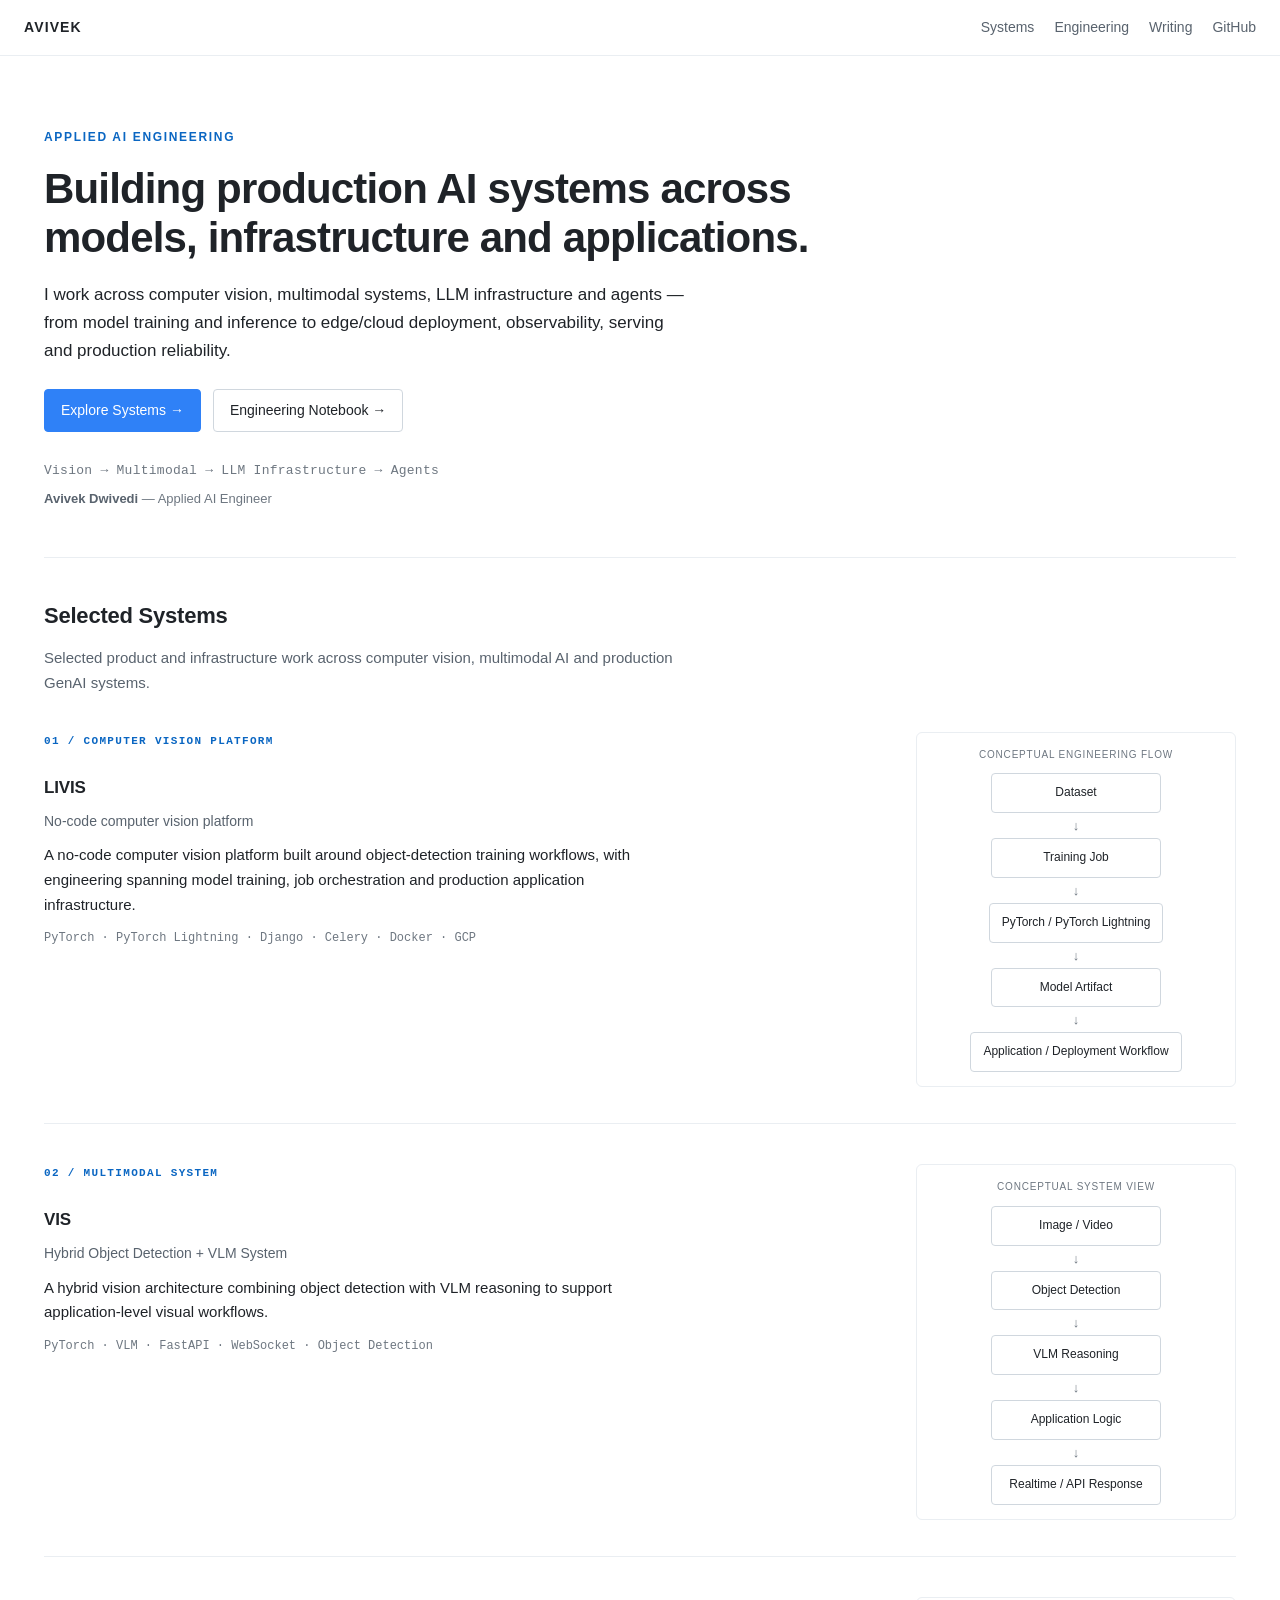
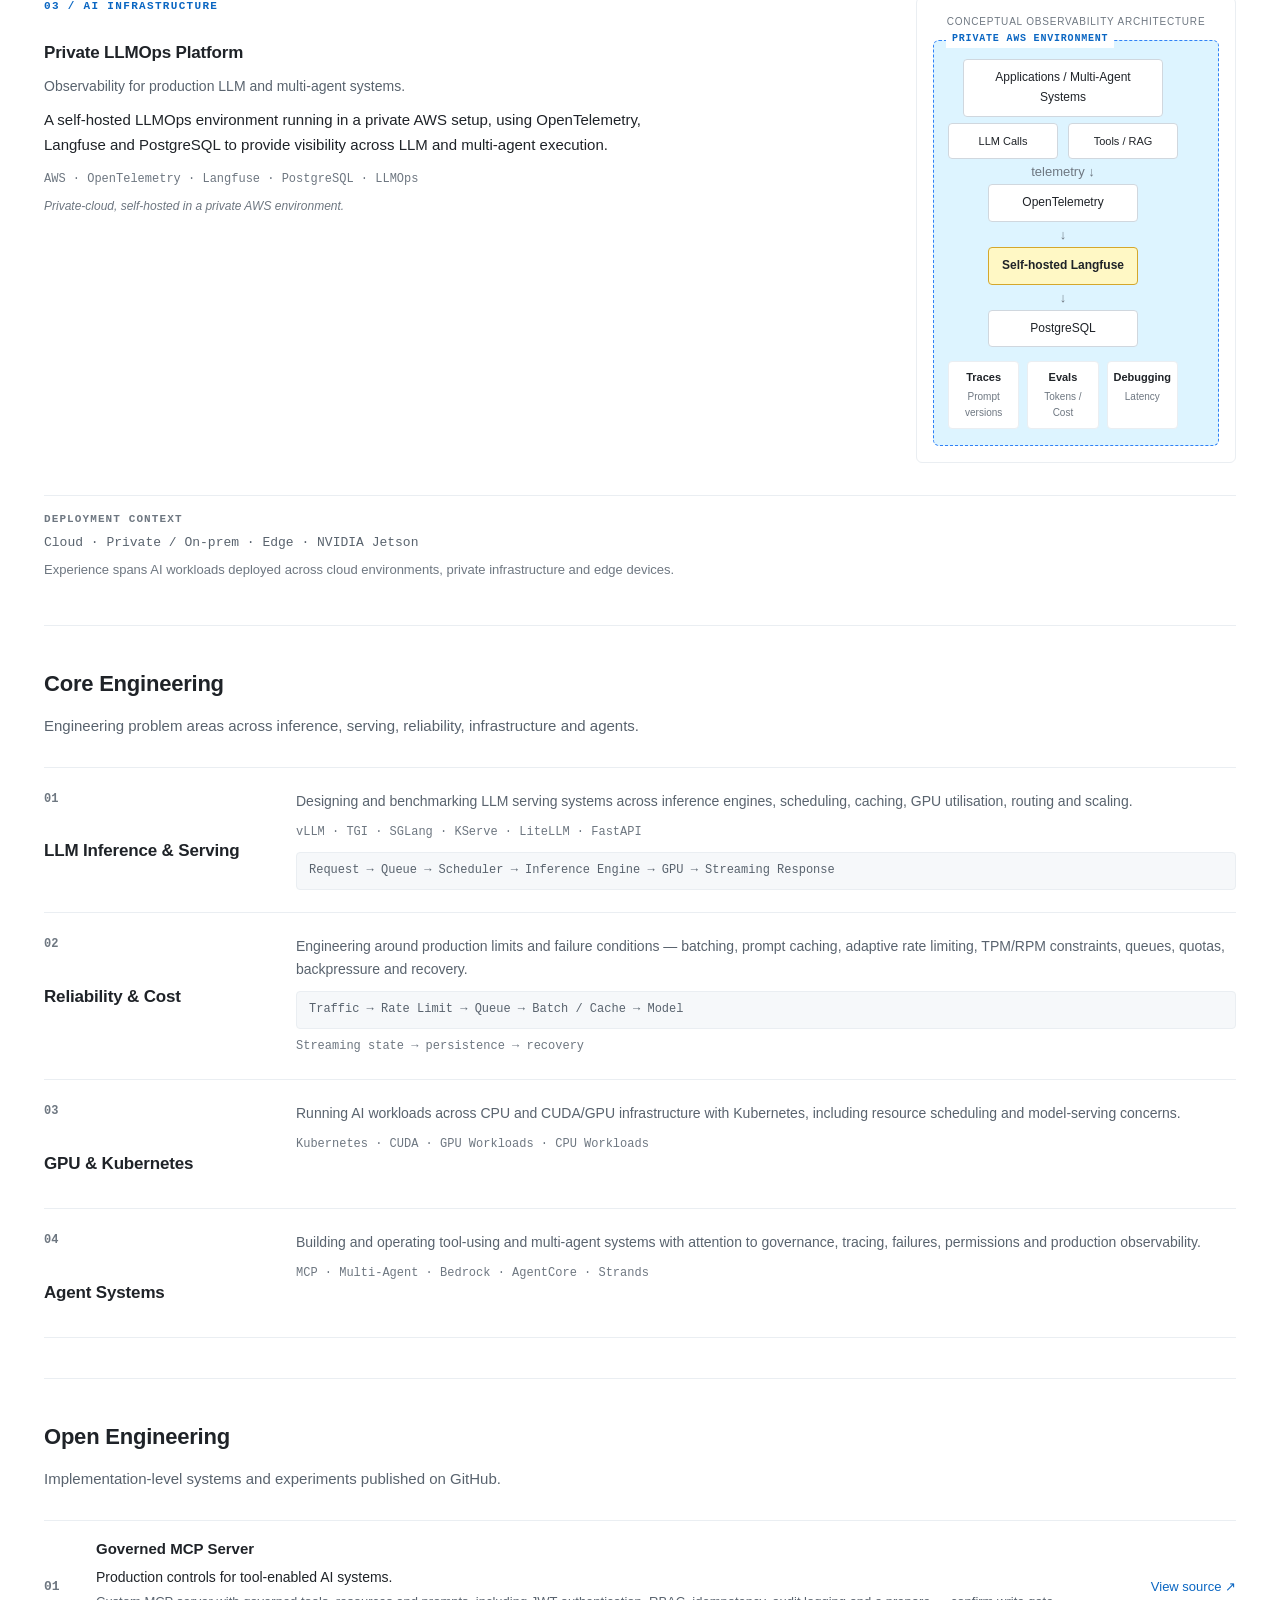
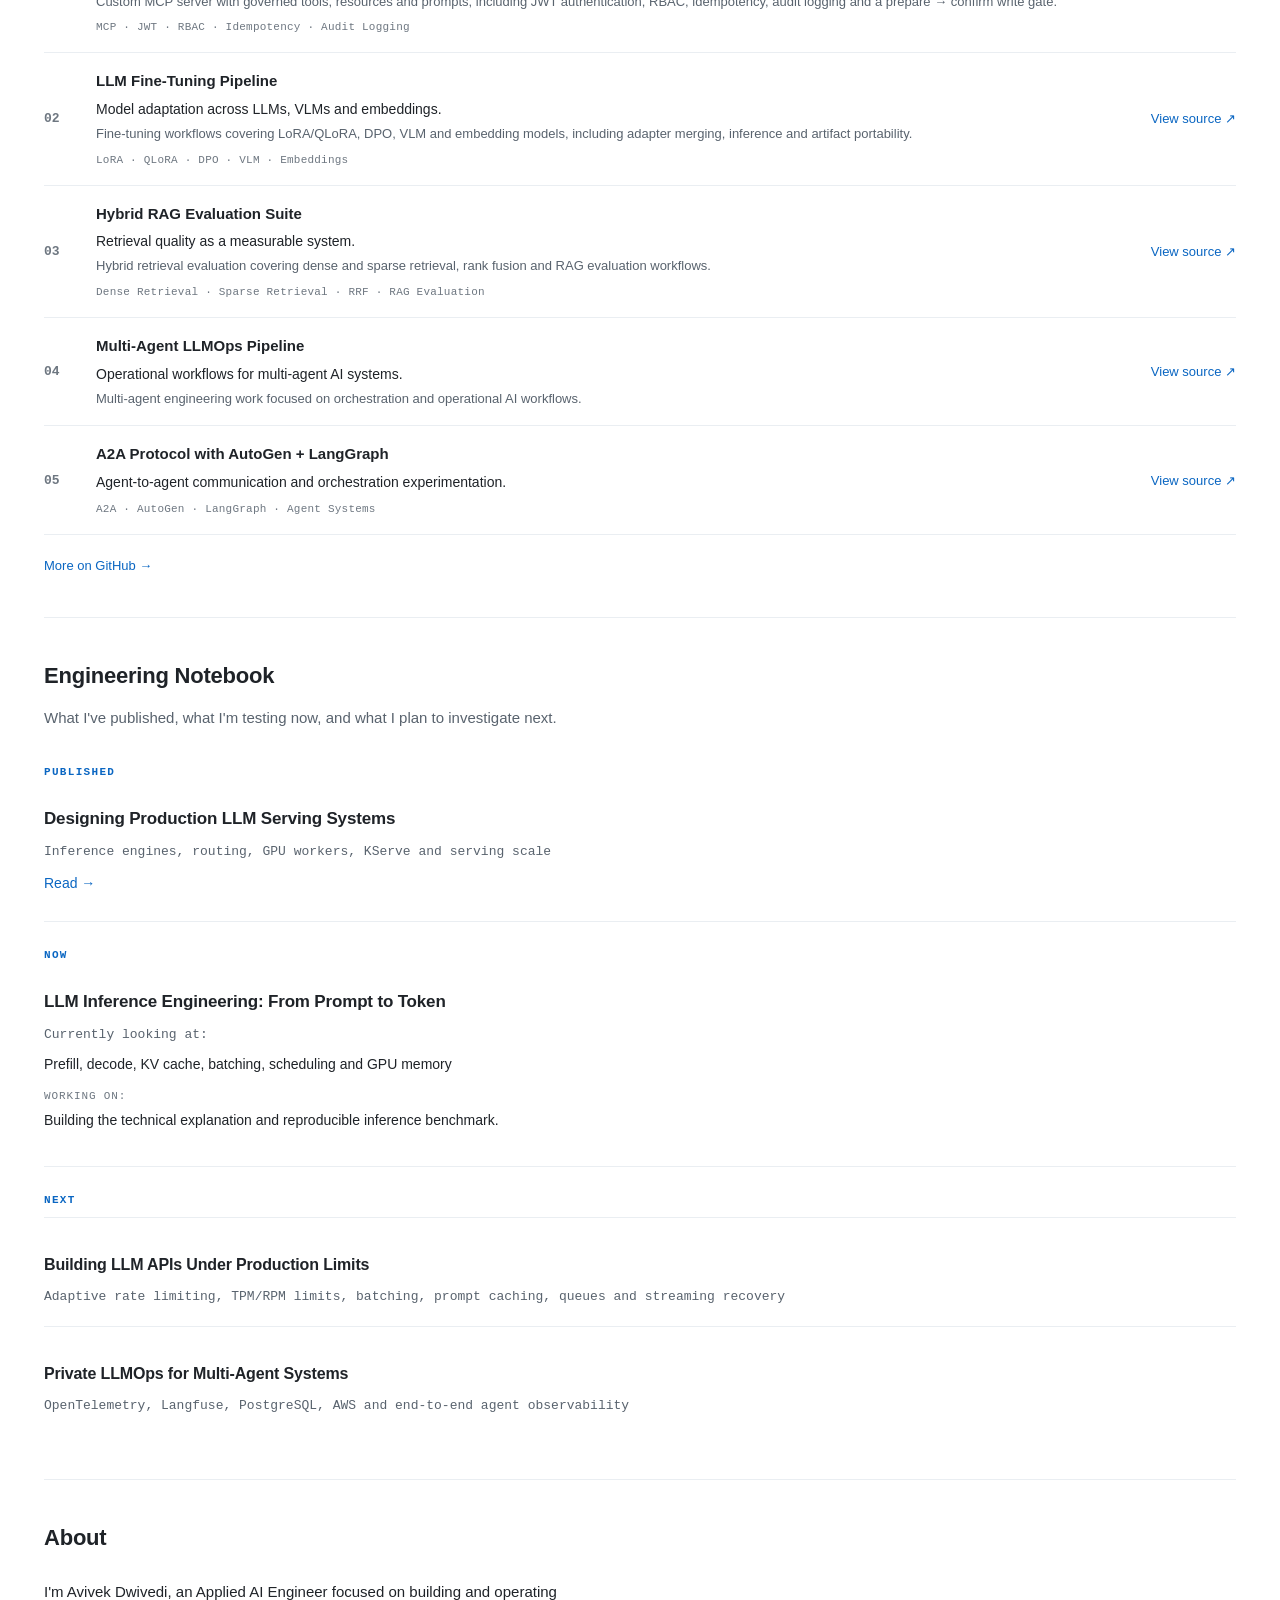
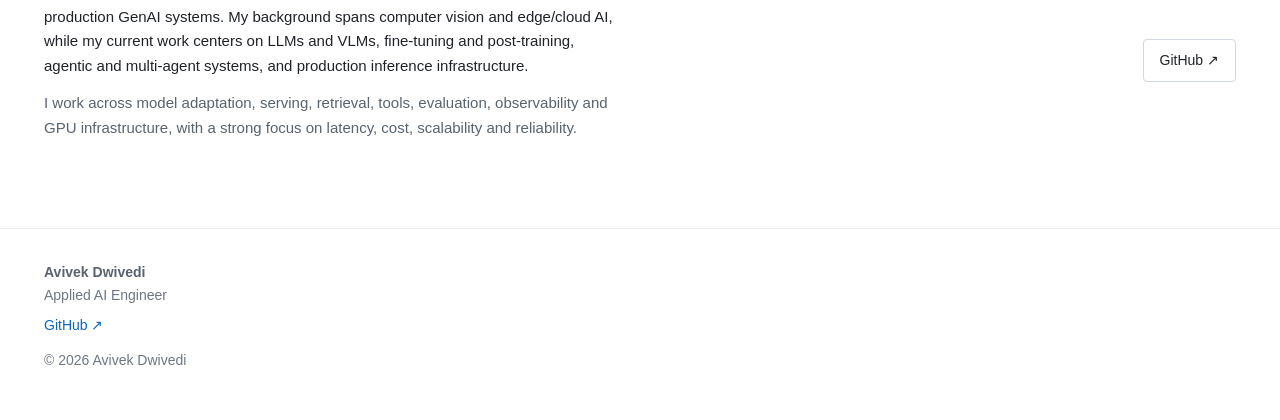
==== index.html @ ec5abfec "Refactor serving article to serving-layer focus: remove inference fundamentals, add GPU worker lifec" ====
<!DOCTYPE html>
<html lang="en">
<head>
  <meta charset="UTF-8">
  <meta name="viewport" content="width=device-width, initial-scale=1.0">
  <title>Avivek Dwivedi — Applied AI Engineer</title>
  <meta name="description" content="Applied AI engineering portfolio of Avivek Dwivedi covering computer vision, multimodal AI, LLM infrastructure, model serving, LLMOps and agent systems.">
  <link rel="canonical" href="https://avivek-dwivedi.github.io/">
  <meta property="og:type" content="website">
  <meta property="og:title" content="Avivek Dwivedi — Applied AI Engineer">
  <meta property="og:description" content="Applied AI engineering portfolio of Avivek Dwivedi covering computer vision, multimodal AI, LLM infrastructure, model serving, LLMOps and agent systems.">
  <meta property="og:url" content="https://avivek-dwivedi.github.io/">
  <meta property="og:site_name" content="Avivek Dwivedi — Applied AI Engineer">
  <meta name="twitter:card" content="summary">
  <link rel="icon" type="image/svg+xml" href="/favicon.svg">
  <link rel="stylesheet" href="/styles.css">
</head>
<body>
  <a class="skip-link" href="#main">Skip to content</a>

  <nav class="nav" aria-label="Primary">
    <span class="nav-brand"><a href="/">AVIVEK</a></span>
    <button class="nav-toggle" type="button" aria-expanded="false" aria-controls="nav-links">Menu</button>
    <ul class="nav-links" id="nav-links">
      <li><a href="/#systems">Systems</a></li>
      <li><a href="/#engineering">Engineering</a></li>
      <li><a href="/#writing">Writing</a></li>
      <li><a href="https://github.com/avivek-dwivedi" rel="noopener">GitHub</a></li>
    </ul>
  </nav>

  <main id="main" class="shell">

    <!-- Hero -->
    <section class="hero">
      <p class="eyebrow">Applied AI Engineering</p>
      <h1>Building production AI systems across models, infrastructure and applications.</h1>
      <p class="lead">I work across computer vision, multimodal systems, LLM infrastructure and agents — from model training and inference to edge/cloud deployment, observability, serving and production reliability.</p>
      <div class="cta-row">
        <a class="btn btn-primary" href="/#systems">Explore Systems →</a>
        <a class="btn" href="/#writing">Engineering Notebook →</a>
      </div>
      <p class="hero-techline">Vision → Multimodal → LLM Infrastructure → Agents</p>
      <p class="hero-author"><span>Avivek Dwivedi</span> — Applied AI Engineer</p>
    </section>

    <!-- Selected Systems -->
    <section class="section" id="systems">
      <h2>Selected Systems</h2>
      <p class="section-intro">Selected product and infrastructure work across computer vision, multimodal AI and production GenAI systems.</p>

      <!-- System 01 — LIVIS -->
      <div class="system-block system-2col">
        <div class="system-text">
          <p class="system-label">01 / COMPUTER VISION PLATFORM</p>
          <h3 class="system-title">LIVIS</h3>
          <p class="system-subtitle">No-code computer vision platform</p>
          <p class="system-desc">A no-code computer vision platform built around object-detection training workflows, with engineering spanning model training, job orchestration and production application infrastructure.</p>
          <p class="system-meta">PyTorch · PyTorch Lightning · Django · Celery · Docker · GCP</p>
        </div>

        <figure class="flow-diagram" aria-label="LIVIS conceptual engineering flow">
          <figcaption class="diagram-caption">Conceptual engineering flow</figcaption>
          <div class="flow-col">
            <div class="flow-box">Dataset</div>
            <span class="arch-arrow">↓</span>
            <div class="flow-box">Training Job</div>
            <span class="arch-arrow">↓</span>
            <div class="flow-box">PyTorch / PyTorch Lightning</div>
            <span class="arch-arrow">↓</span>
            <div class="flow-box">Model Artifact</div>
            <span class="arch-arrow">↓</span>
            <div class="flow-box">Application / Deployment Workflow</div>
          </div>
        </figure>
      </div>

      <hr class="div">

      <!-- System 02 — VIS -->
      <div class="system-block system-2col">
        <div class="system-text">
          <p class="system-label">02 / MULTIMODAL SYSTEM</p>
          <h3 class="system-title">VIS</h3>
          <p class="system-subtitle">Hybrid Object Detection + VLM System</p>
          <p class="system-desc">A hybrid vision architecture combining object detection with VLM reasoning to support application-level visual workflows.</p>
          <p class="system-meta">PyTorch · VLM · FastAPI · WebSocket · Object Detection</p>
        </div>

        <figure class="flow-diagram" aria-label="VIS hybrid CV and VLM system flow">
          <figcaption class="diagram-caption">Conceptual system view</figcaption>
          <div class="flow-col">
            <div class="flow-box">Image / Video</div>
            <span class="arch-arrow">↓</span>
            <div class="flow-box">Object Detection</div>
            <span class="arch-arrow">↓</span>
            <div class="flow-box">VLM Reasoning</div>
            <span class="arch-arrow">↓</span>
            <div class="flow-box">Application Logic</div>
            <span class="arch-arrow">↓</span>
            <div class="flow-box">Realtime / API Response</div>
          </div>
        </figure>
      </div>

      <hr class="div">

      <!-- System 03 — Private LLMOps Platform -->
      <div class="system-block system-2col">
        <div class="system-text">
          <p class="system-label">03 / AI INFRASTRUCTURE</p>
          <h3 class="system-title">Private LLMOps Platform</h3>
          <p class="system-subtitle">Observability for production LLM and multi-agent systems.</p>
          <p class="system-desc">A self-hosted LLMOps environment running in a private AWS setup, using OpenTelemetry, Langfuse and PostgreSQL to provide visibility across LLM and multi-agent execution.</p>
          <p class="system-meta">AWS · OpenTelemetry · Langfuse · PostgreSQL · LLMOps</p>
          <p class="system-note">Private-cloud, self-hosted in a private AWS environment.</p>
        </div>

        <figure class="llmops-diagram" aria-label="Private LLMOps conceptual observability architecture">
          <figcaption class="diagram-caption">Conceptual observability architecture</figcaption>
          <div class="aws-frame">
            <span class="aws-label">Private AWS Environment</span>
            <div class="llmops-arch">
              <div class="arch-box arch-top">Applications / Multi-Agent Systems</div>
              <div class="llmops-split">
                <div class="arch-box small">LLM Calls</div>
                <div class="arch-box small">Tools / RAG</div>
              </div>
              <span class="arch-arrow">telemetry ↓</span>
              <div class="arch-box">OpenTelemetry</div>
              <span class="arch-arrow">↓</span>
              <div class="arch-box obs-box">Self-hosted Langfuse</div>
              <span class="arch-arrow">↓</span>
              <div class="arch-box">PostgreSQL</div>
              <div class="llmops-outputs">
                <div class="out-box"><span class="out-label">Traces</span><span class="out-sub">Prompt versions</span></div>
                <div class="out-box"><span class="out-label">Evals</span><span class="out-sub">Tokens / Cost</span></div>
                <div class="out-box"><span class="out-label">Debugging</span><span class="out-sub">Latency</span></div>
              </div>
            </div>
          </div>
        </figure>
      </div>

      <!-- Deployment context -->
      <div class="deploy-context">
        <div class="deploy-label">Deployment context</div>
        <div class="deploy-meta">Cloud · Private / On-prem · Edge · NVIDIA Jetson</div>
        <p class="deploy-note">Experience spans AI workloads deployed across cloud environments, private infrastructure and edge devices.</p>
      </div>
    </section>

    <!-- Core Engineering -->
    <section class="section" id="engineering">
      <h2>Core Engineering</h2>
      <p class="section-intro">Engineering problem areas across inference, serving, reliability, infrastructure and agents.</p>

      <div class="core-index">
        <div class="core-row">
          <div class="core-head">
            <span class="core-num">01</span>
            <h3 class="core-title">LLM Inference &amp; Serving</h3>
          </div>
          <div class="core-body">
            <p class="core-desc">Designing and benchmarking LLM serving systems across inference engines, scheduling, caching, GPU utilisation, routing and scaling.</p>
            <p class="core-tech">vLLM · TGI · SGLang · KServe · LiteLLM · FastAPI</p>
            <div class="core-flow">Request → Queue → Scheduler → Inference Engine → GPU → Streaming Response</div>
          </div>
        </div>

        <div class="core-row">
          <div class="core-head">
            <span class="core-num">02</span>
            <h3 class="core-title">Reliability &amp; Cost</h3>
          </div>
          <div class="core-body">
            <p class="core-desc">Engineering around production limits and failure conditions — batching, prompt caching, adaptive rate limiting, TPM/RPM constraints, queues, quotas, backpressure and recovery.</p>
            <div class="core-flow">Traffic → Rate Limit → Queue → Batch / Cache → Model</div>
            <p class="core-sub-flow">Streaming state → persistence → recovery</p>
          </div>
        </div>

        <div class="core-row">
          <div class="core-head">
            <span class="core-num">03</span>
            <h3 class="core-title">GPU &amp; Kubernetes</h3>
          </div>
          <div class="core-body">
            <p class="core-desc">Running AI workloads across CPU and CUDA/GPU infrastructure with Kubernetes, including resource scheduling and model-serving concerns.</p>
            <p class="core-tech">Kubernetes · CUDA · GPU Workloads · CPU Workloads</p>
          </div>
        </div>

        <div class="core-row">
          <div class="core-head">
            <span class="core-num">04</span>
            <h3 class="core-title">Agent Systems</h3>
          </div>
          <div class="core-body">
            <p class="core-desc">Building and operating tool-using and multi-agent systems with attention to governance, tracing, failures, permissions and production observability.</p>
            <p class="core-tech">MCP · Multi-Agent · Bedrock · AgentCore · Strands</p>
          </div>
        </div>
      </div>
    </section>

    <!-- Open Engineering -->
    <section class="section" id="open-engineering">
      <h2>Open Engineering</h2>
      <p class="section-intro">Implementation-level systems and experiments published on GitHub.</p>

      <div class="eng-index">
        <div class="eng-row">
          <span class="eng-num">01</span>
          <div class="eng-body">
            <div class="eng-title">Governed MCP Server</div>
            <div class="eng-idea">Production controls for tool-enabled AI systems.</div>
            <div class="eng-desc">Custom MCP server with governed tools, resources and prompts, including JWT authentication, RBAC, idempotency, audit logging and a prepare → confirm write gate.</div>
            <div class="eng-tech">MCP · JWT · RBAC · Idempotency · Audit Logging</div>
          </div>
          <a class="eng-link" href="https://github.com/avivek-dwivedi/custom-mcp-server" rel="noopener">View source ↗</a>
        </div>

        <div class="eng-row">
          <span class="eng-num">02</span>
          <div class="eng-body">
            <div class="eng-title">LLM Fine-Tuning Pipeline</div>
            <div class="eng-idea">Model adaptation across LLMs, VLMs and embeddings.</div>
            <div class="eng-desc">Fine-tuning workflows covering LoRA/QLoRA, DPO, VLM and embedding models, including adapter merging, inference and artifact portability.</div>
            <div class="eng-tech">LoRA · QLoRA · DPO · VLM · Embeddings</div>
          </div>
          <a class="eng-link" href="https://github.com/avivek-dwivedi/llm-finetuning-pipeline" rel="noopener">View source ↗</a>
        </div>

        <div class="eng-row">
          <span class="eng-num">03</span>
          <div class="eng-body">
            <div class="eng-title">Hybrid RAG Evaluation Suite</div>
            <div class="eng-idea">Retrieval quality as a measurable system.</div>
            <div class="eng-desc">Hybrid retrieval evaluation covering dense and sparse retrieval, rank fusion and RAG evaluation workflows.</div>
            <div class="eng-tech">Dense Retrieval · Sparse Retrieval · RRF · RAG Evaluation</div>
          </div>
          <a class="eng-link" href="https://github.com/avivek-dwivedi/hybrid-rag-eval-suite" rel="noopener">View source ↗</a>
        </div>

        <div class="eng-row">
          <span class="eng-num">04</span>
          <div class="eng-body">
            <div class="eng-title">Multi-Agent LLMOps Pipeline</div>
            <div class="eng-idea">Operational workflows for multi-agent AI systems.</div>
            <div class="eng-desc">Multi-agent engineering work focused on orchestration and operational AI workflows.</div>
          </div>
          <a class="eng-link" href="https://github.com/avivek-dwivedi/llmops-multiagent-pipeline" rel="noopener">View source ↗</a>
        </div>

        <div class="eng-row">
          <span class="eng-num">05</span>
          <div class="eng-body">
            <div class="eng-title">A2A Protocol with AutoGen + LangGraph</div>
            <div class="eng-idea">Agent-to-agent communication and orchestration experimentation.</div>
            <div class="eng-tech">A2A · AutoGen · LangGraph · Agent Systems</div>
          </div>
          <a class="eng-link" href="https://github.com/avivek-dwivedi/a2a-protocol-for-autogen-langgraph" rel="noopener">View source ↗</a>
        </div>
      </div>

      <p class="more-github"><a href="https://github.com/avivek-dwivedi" rel="noopener">More on GitHub →</a></p>
    </section>

    <!-- Engineering Notebook -->
    <section class="section" id="writing">
      <h2>Engineering Notebook</h2>
      <p class="section-intro">What I've published, what I'm testing now, and what I plan to investigate next.</p>

      <div id="writing-plan" class="notebook">
        <!-- Static fallback (replaced by JS if fetch succeeds) -->
        <div class="notebook-block">
          <p class="notebook-label">Published</p>
          <h3 class="notebook-title">Designing Production LLM Serving Systems</h3>
          <p class="notebook-focus">Inference engines · routing · GPU workers · KServe · serving scale</p>
          <a class="notebook-link" href="/articles/production-llm-serving.html">Read →</a>
        </div>

        <hr class="div">

        <div class="notebook-block">
          <p class="notebook-label">Now</p>
          <h3 class="notebook-title">LLM Inference Engineering: From Prompt to Token</h3>
          <p class="notebook-focus">Prefill · Decode · KV Cache · Batching · GPU Memory</p>
          <p class="notebook-working">Building the technical explanation and reproducible inference benchmark.</p>
        </div>

        <hr class="div">

        <div class="notebook-block">
          <p class="notebook-label">Next</p>
          <div class="notebook-next-item">
            <h3 class="notebook-title">Building LLM APIs Under Production Limits</h3>
            <p class="notebook-focus">Adaptive rate limiting · TPM/RPM · batching · prompt caching · streaming recovery</p>
          </div>
          <div class="notebook-next-item">
            <h3 class="notebook-title">Private LLMOps for Multi-Agent Systems</h3>
            <p class="notebook-focus">OpenTelemetry · Langfuse · PostgreSQL · AWS · multi-agent observability</p>
          </div>
        </div>
      </div>
    </section>

    <!-- About -->
    <section class="section" id="about">
      <h2>About</h2>
      <div class="about-block">
        <div class="about-text">
          <p>I'm Avivek Dwivedi, an Applied AI Engineer focused on building and operating production GenAI systems. My background spans computer vision and edge/cloud AI, while my current work centers on LLMs and VLMs, fine-tuning and post-training, agentic and multi-agent systems, and production inference infrastructure.</p>
          <p>I work across model adaptation, serving, retrieval, tools, evaluation, observability and GPU infrastructure, with a strong focus on latency, cost, scalability and reliability.</p>
        </div>
        <div class="about-actions">
          <a class="btn" href="https://github.com/avivek-dwivedi" rel="noopener">GitHub ↗</a>
        </div>
      </div>
    </section>
  </main>

  <footer class="footer">
    <div class="shell">
      <div class="footer-name">Avivek Dwivedi</div>
      <div>Applied AI Engineer</div>
      <div class="footer-links">
        <a href="https://github.com/avivek-dwivedi" rel="noopener">GitHub ↗</a>
      </div>
      <div style="margin-top:12px;">&copy; <span id="year">2026</span> Avivek Dwivedi</div>
    </div>
  </footer>

  <script src="/script.js" defer></script>
</body>
</html>
---- styles.css ----
/* ============================================================
   Avivek Dwivedi — AI Systems Engineering
   Restrained technical publication. Zero dependencies.
   ============================================================ */

:root {
  --bg: #ffffff;
  --bg-soft: #f6f8fa;
  --bg-code: #f6f8fa;
  --text: #1f2328;
  --text-soft: #59636e;
  --text-mute: #6e7781;
  --border: #d0d7de;
  --border-soft: #eaeef2;
  --accent: #2f81f7;
  --accent-soft: #ddf4ff;
  --accent-text: #0a66c2;
  --warn-bg: #fff8c5;
  --warn-border: #d4a72c;
  --danger-bg: #ffebe9;
  --danger-border: #ff8182;
  --ok-bg: #dafbe1;
  --ok-border: #2da44e;
  --radius: 6px;
  --radius-sm: 4px;
  --shadow: 0 1px 2px rgba(31, 35, 40, 0.06);
  --max-shell: 1240px;
  --max-prose: 760px;
  --nav-h: 56px;
  font-variation-settings: normal;
}

@media (prefers-color-scheme: dark) {
  :root {
    --bg: #0d1117;
    --bg-soft: #161b22;
    --bg-code: #161b22;
    --text: #e6edf3;
    --text-soft: #9198a1;
    --text-mute: #848d97;
    --border: #30363d;
    --border-soft: #21262d;
    --accent: #2f81f7;
    --accent-soft: #122d42;
    --accent-text: #58a6ff;
    --warn-bg: #2b2302;
    --warn-border: #9e6a02;
    --danger-bg: #3a0d0d;
    --danger-border: #a53737;
    --ok-bg: #0d2818;
    --ok-border: #2da44e;
    --shadow: 0 1px 2px rgba(0, 0, 0, 0.4);
  }
}

* { box-sizing: border-box; }

html { scroll-behavior: smooth; scroll-padding-top: calc(var(--nav-h) + 16px); }

body {
  margin: 0;
  background: var(--bg);
  color: var(--text);
  font-family: -apple-system, BlinkMacSystemFont, "Segoe UI", Roboto, "Helvetica Neue", Arial, sans-serif;
  font-size: 16px;
  line-height: 1.65;
  -webkit-font-smoothing: antialiased;
  text-rendering: optimizeLegibility;
}

a { color: var(--accent-text); text-decoration: none; }
a:hover { text-decoration: underline; }
a:focus-visible, button:focus-visible, [tabindex]:focus-visible {
  outline: 2px solid var(--accent);
  outline-offset: 2px;
  border-radius: var(--radius-sm);
}

img, svg { max-width: 100%; height: auto; }

/* ---------- Skip link ---------- */
.skip-link {
  position: absolute;
  left: 8px;
  top: -48px;
  background: var(--bg-soft);
  border: 1px solid var(--border);
  padding: 8px 12px;
  border-radius: var(--radius-sm);
  z-index: 100;
  transition: top 0.15s;
}
.skip-link:focus { top: 8px; }

/* ---------- Navigation ---------- */
.nav {
  position: sticky;
  top: 0;
  z-index: 50;
  height: var(--nav-h);
  display: flex;
  align-items: center;
  justify-content: space-between;
  padding: 0 24px;
  background: var(--bg);
  border-bottom: 1px solid var(--border-soft);
  backdrop-filter: saturate(180%);
}
.nav-brand {
  font-weight: 700;
  letter-spacing: 0.08em;
  font-size: 14px;
  color: var(--text);
}
.nav-brand a { color: inherit; text-decoration: none; }
.nav-links {
  display: flex;
  gap: 20px;
  align-items: center;
  list-style: none;
  margin: 0;
  padding: 0;
}
.nav-links a {
  color: var(--text-soft);
  font-size: 14px;
  font-weight: 500;
}
.nav-links a:hover { color: var(--text); text-decoration: none; }
.nav-toggle {
  display: none;
  background: var(--bg);
  border: 1px solid var(--border);
  border-radius: var(--radius-sm);
  padding: 6px 10px;
  font-size: 14px;
  color: var(--text);
  cursor: pointer;
}

@media (max-width: 640px) {
  .nav-toggle { display: inline-flex; }
  .nav-links {
    position: absolute;
    top: var(--nav-h);
    left: 0;
    right: 0;
    flex-direction: column;
    align-items: flex-start;
    background: var(--bg);
    border-bottom: 1px solid var(--border);
    padding: 12px 24px;
    gap: 12px;
    display: none;
  }
  .nav-links.open { display: flex; }
}

/* ---------- Layout ---------- */
.shell {
  max-width: var(--max-shell);
  margin: 0 auto;
  padding: 0 24px;
}
.prose { max-width: var(--max-prose); }

/* ---------- Homepage hero ---------- */
.hero {
  padding: 72px 0 48px;
}
.eyebrow {
  text-transform: uppercase;
  letter-spacing: 0.14em;
  font-size: 12px;
  font-weight: 600;
  color: var(--accent-text);
  margin: 0 0 16px;
}
.hero h1 {
  font-size: clamp(32px, 5vw, 44px);
  line-height: 1.1;
  letter-spacing: -0.02em;
  margin: 0 0 16px;
}
.hero .lead {
  font-size: 18px;
  color: var(--text);
  max-width: 640px;
  margin: 0 0 12px;
}
.hero .sub {
  font-size: 16px;
  color: var(--text-soft);
  max-width: 640px;
  margin: 0 0 28px;
}
.cta-row { display: flex; gap: 12px; flex-wrap: wrap; margin-bottom: 28px; }
.btn {
  display: inline-flex;
  align-items: center;
  padding: 9px 16px;
  border-radius: var(--radius-sm);
  font-size: 14px;
  font-weight: 500;
  border: 1px solid var(--border);
  background: var(--bg);
  color: var(--text);
  text-decoration: none;
  transition: background 0.12s, border-color 0.12s;
}
.btn:hover { background: var(--bg-soft); text-decoration: none; }
.btn-primary {
  background: var(--accent);
  border-color: var(--accent);
  color: #fff;
}
.btn-primary:hover { background: var(--accent-text); border-color: var(--accent-text); }

.topic-row {
  display: flex;
  flex-wrap: wrap;
  gap: 8px;
}
.topic-chip {
  font-size: 12px;
  font-weight: 500;
  color: var(--text-soft);
  background: var(--bg-soft);
  border: 1px solid var(--border-soft);
  padding: 4px 10px;
  border-radius: 999px;
}

/* ---------- Section header ---------- */
.section { padding: 40px 0; border-top: 1px solid var(--border-soft); }
.section h2 {
  font-size: 22px;
  letter-spacing: -0.01em;
  margin: 0 0 24px;
}
.section h3 { font-size: 17px; margin: 24px 0 8px; }

/* ---------- Focus grid ---------- */
.focus-grid {
  display: grid;
  grid-template-columns: repeat(4, 1fr);
  gap: 16px;
}
.focus-card {
  border: 1px solid var(--border-soft);
  border-radius: var(--radius);
  padding: 18px;
  background: var(--bg);
}
.focus-card h3 {
  margin: 0 0 8px;
  font-size: 15px;
}
.focus-card p {
  margin: 0;
  font-size: 14px;
  color: var(--text-soft);
}
@media (max-width: 860px) { .focus-grid { grid-template-columns: repeat(2, 1fr); } }
@media (max-width: 520px) { .focus-grid { grid-template-columns: 1fr; } }

/* ---------- Project rows ---------- */
.project-list { display: flex; flex-direction: column; }
.project-row {
  display: grid;
  grid-template-columns: 1fr auto;
  align-items: center;
  gap: 12px;
  padding: 16px 0;
  border-top: 1px solid var(--border-soft);
}
.project-row:last-child { border-bottom: 1px solid var(--border-soft); }
.project-name {
  font-weight: 600;
  font-size: 15px;
  color: var(--text);
}
.project-name a { color: inherit; text-decoration: none; }
.project-name a:hover { color: var(--accent-text); }
.project-tag {
  font-size: 12px;
  color: var(--text-mute);
  margin-top: 2px;
}
.project-link {
  font-size: 13px;
  color: var(--accent-text);
  white-space: nowrap;
}

/* ---------- Article cards ---------- */
.article-list { display: flex; flex-direction: column; gap: 16px; }
.article-card {
  border: 1px solid var(--border-soft);
  border-radius: var(--radius);
  padding: 20px;
  background: var(--bg);
  transition: border-color 0.12s;
}
.article-card:hover { border-color: var(--border); }
.article-card.featured {
  border-color: var(--border);
}
.article-card h3 {
  margin: 0 0 6px;
  font-size: 18px;
}
.article-card h3 a { color: var(--text); text-decoration: none; }
.article-card h3 a:hover { color: var(--accent-text); }
.article-card .subtitle { color: var(--text-soft); font-size: 14px; margin: 0 0 10px; }
.article-card .meta { display: flex; gap: 8px; flex-wrap: wrap; }
.coming-next {
  border: 1px dashed var(--border);
  border-radius: var(--radius);
  padding: 14px 18px;
  color: var(--text-soft);
  font-size: 14px;
  display: flex;
  justify-content: space-between;
  gap: 12px;
  flex-wrap: wrap;
}
.coming-next .label { font-size: 11px; text-transform: uppercase; letter-spacing: 0.08em; color: var(--text-mute); }

/* ---------- Tags / meta ---------- */
.tag {
  display: inline-block;
  font-size: 12px;
  font-weight: 500;
  color: var(--text-soft);
  background: var(--bg-soft);
  border: 1px solid var(--border-soft);
  padding: 2px 8px;
  border-radius: 999px;
}
.tag-accent { color: var(--accent-text); background: var(--accent-soft); border-color: var(--accent-soft); }
.article-meta {
  display: flex;
  flex-wrap: wrap;
  gap: 14px;
  font-size: 13px;
  color: var(--text-mute);
  align-items: center;
}
.article-meta .dot { color: var(--border); }

/* ---------- Footer ---------- */
.footer {
  border-top: 1px solid var(--border-soft);
  padding: 32px 0 48px;
  margin-top: 48px;
  color: var(--text-mute);
  font-size: 14px;
}
.footer .footer-name { font-weight: 600; color: var(--text-soft); }
.footer .footer-links { display: flex; gap: 16px; margin-top: 6px; }

/* ============================================================
   Article layout
   ============================================================ */
.article-shell {
  display: grid;
  grid-template-columns: minmax(0, 1fr) 260px;
  gap: 48px;
  max-width: var(--max-shell);
  margin: 0 auto;
  padding: 0 24px 64px;
}
.article-body { min-width: 0; max-width: var(--max-prose); }
.article-hero { padding: 48px 0 24px; max-width: var(--max-prose); }
.article-hero h1 {
  font-size: clamp(28px, 4vw, 38px);
  line-height: 1.15;
  letter-spacing: -0.02em;
  margin: 8px 0 14px;
}
.article-hero .subtitle {
  font-size: 18px;
  color: var(--text-soft);
  margin: 0 0 20px;
}
.article-hero .opening {
  font-size: 17px;
  color: var(--text);
  margin: 24px 0 0;
}

/* ---------- TOC ---------- */
.toc {
  position: sticky;
  top: calc(var(--nav-h) + 16px);
  align-self: start;
  font-size: 13px;
  color: var(--text-soft);
  max-height: calc(100vh - var(--nav-h) - 32px);
  overflow-y: auto;
}
.toc h2 {
  font-size: 12px;
  text-transform: uppercase;
  letter-spacing: 0.1em;
  color: var(--text-mute);
  margin: 0 0 10px;
}
.toc ol { list-style: none; padding: 0; margin: 0; }
.toc li { margin: 4px 0; }
.toc a {
  color: var(--text-soft);
  text-decoration: none;
  display: block;
  padding: 3px 8px;
  border-left: 2px solid transparent;
  border-radius: 0;
}
.toc a:hover { color: var(--text); border-left-color: var(--border); }
.toc a.active { color: var(--accent-text); border-left-color: var(--accent); font-weight: 500; }

.toc-toggle {
  display: none;
  width: 100%;
  text-align: left;
  background: var(--bg-soft);
  border: 1px solid var(--border-soft);
  padding: 10px 14px;
  border-radius: var(--radius-sm);
  font-size: 14px;
  font-weight: 600;
  color: var(--text);
  cursor: pointer;
  margin-bottom: 12px;
}
.toc-toggle::after { content: " ▾"; color: var(--text-mute); }
.toc-toggle[aria-expanded="true"]::after { content: " ▴"; }

@media (max-width: 900px) {
  .article-shell { grid-template-columns: 1fr; gap: 0; }
  .toc {
    position: static;
    max-height: none;
    overflow: visible;
    margin-bottom: 24px;
  }
  .toc-toggle { display: block; }
  .toc.collapsed .toc-list { display: none; }
}

/* ---------- Article prose ---------- */
.article-body h2 {
  font-size: 24px;
  letter-spacing: -0.01em;
  margin: 48px 0 16px;
  padding-top: 8px;
  border-top: 1px solid var(--border-soft);
  padding-top: 32px;
}
.article-body h2:first-of-all { border-top: none; }
.article-body h3 {
  font-size: 18px;
  margin: 28px 0 10px;
}
.article-body h4 {
  font-size: 15px;
  margin: 20px 0 8px;
  color: var(--text-soft);
  text-transform: uppercase;
  letter-spacing: 0.06em;
}
.article-body p { margin: 0 0 16px; }
.article-body ul, .article-body ol { margin: 0 0 16px; padding-left: 22px; }
.article-body li { margin: 4px 0; }
.article-body strong { color: var(--text); font-weight: 600; }
.article-body code { font-family: ui-monospace, SFMono-Regular, "SF Mono", Menlo, Consolas, "Liberation Mono", monospace; font-size: 0.92em; }

/* ---------- Code block ---------- */
.code-block {
  position: relative;
  margin: 0 0 16px;
  border: 1px solid var(--border-soft);
  border-radius: var(--radius);
  background: var(--bg-code);
  overflow-x: auto;
}
.code-block pre {
  margin: 0;
  padding: 14px 16px;
  font-family: ui-monospace, SFMono-Regular, "SF Mono", Menlo, Consolas, monospace;
  font-size: 13px;
  line-height: 1.5;
  overflow-x: auto;
}
.code-block .code-label {
  display: block;
  font-size: 11px;
  text-transform: uppercase;
  letter-spacing: 0.08em;
  color: var(--text-mute);
  padding: 8px 16px 0;
}
.code-block .code-label + pre { padding-top: 8px; }
.copy-btn {
  position: absolute;
  top: 8px;
  right: 8px;
  background: var(--bg);
  border: 1px solid var(--border-soft);
  border-radius: var(--radius-sm);
  padding: 3px 8px;
  font-size: 11px;
  color: var(--text-soft);
  cursor: pointer;
  opacity: 0;
  transition: opacity 0.12s;
}
.code-block:hover .copy-btn { opacity: 1; }
.copy-btn.copied { opacity: 1; color: var(--ok-border); }

/* inline code */
p code, li code {
  background: var(--bg-code);
  border: 1px solid var(--border-soft);
  padding: 1px 5px;
  border-radius: var(--radius-sm);
  font-size: 0.88em;
}

/* ---------- Flow / diagram blocks ---------- */
.flow {
  font-family: ui-monospace, SFMono-Regular, Menlo, Consolas, monospace;
  font-size: 13px;
  background: var(--bg-soft);
  border: 1px solid var(--border-soft);
  border-radius: var(--radius);
  padding: 16px 18px;
  margin: 0 0 16px;
  white-space: pre;
  overflow-x: auto;
  color: var(--text-soft);
  line-height: 1.7;
}

.diagram-wrap {
  margin: 0 0 20px;
  border: 1px solid var(--border-soft);
  border-radius: var(--radius);
  padding: 16px;
  background: var(--bg);
  overflow-x: auto;
}
.diagram-wrap figcaption {
  font-size: 12px;
  color: var(--text-mute);
  margin-top: 10px;
  text-align: center;
}

/* ---------- Callouts ---------- */
.article-callout {
  border: 1px solid var(--border-soft);
  border-left: 3px solid var(--accent);
  background: var(--bg-soft);
  border-radius: var(--radius);
  padding: 14px 18px;
  margin: 0 0 20px;
}
.article-callout .callout-label {
  display: block;
  font-size: 11px;
  font-weight: 600;
  text-transform: uppercase;
  letter-spacing: 0.1em;
  color: var(--accent-text);
  margin-bottom: 6px;
}
.article-callout p:last-child { margin-bottom: 0; }

.mental-model {
  border-left-color: #8957e5;
}
.mental-model .callout-label { color: #8957e5; }

.architecture-decision {
  border-left-color: var(--warn-border);
  background: var(--warn-bg);
}
.architecture-decision .callout-label { color: #9a6700; }
@media (prefers-color-scheme: dark) {
  .architecture-decision .callout-label { color: #d4a72c; }
  .mental-model .callout-label { color: #bc8cff; }
}

/* ---------- Failure mode blocks ---------- */
.failure-mode {
  border: 1px solid var(--border);
  border-left: 3px solid var(--danger-border);
  border-radius: var(--radius);
  padding: 16px 18px;
  margin: 0 0 20px;
  background: var(--bg);
}
.failure-mode .failure-title {
  font-weight: 600;
  font-size: 15px;
  margin: 0 0 8px;
  color: var(--text);
}
.failure-mode .failure-title .badge {
  font-size: 11px;
  font-weight: 600;
  text-transform: uppercase;
  letter-spacing: 0.08em;
  color: var(--danger-border);
  background: var(--danger-bg);
  padding: 1px 7px;
  border-radius: 999px;
  margin-right: 8px;
  vertical-align: middle;
}
.failure-mode h4 {
  margin: 12px 0 4px;
  text-transform: none;
  letter-spacing: 0;
  color: var(--text-soft);
  font-size: 13px;
  font-weight: 600;
}
.failure-mode ul { margin: 0 0 8px; padding-left: 20px; }
.failure-mode li { font-size: 14px; margin: 2px 0; }

/* ---------- Metric grid ---------- */
.metric-grid {
  display: grid;
  grid-template-columns: repeat(4, 1fr);
  gap: 12px;
  margin: 0 0 20px;
}
.metric-card {
  border: 1px solid var(--border-soft);
  border-radius: var(--radius-sm);
  padding: 12px 14px;
  background: var(--bg);
}
.metric-card h4 {
  margin: 0 0 8px;
  text-transform: none;
  letter-spacing: 0;
  font-size: 13px;
  color: var(--text);
  font-weight: 600;
}
.metric-card ul { margin: 0; padding-left: 18px; }
.metric-card li { font-size: 13px; color: var(--text-soft); margin: 2px 0; }
@media (max-width: 760px) { .metric-grid { grid-template-columns: repeat(2, 1fr); } }
@media (max-width: 480px) { .metric-grid { grid-template-columns: 1fr; } }

/* ---------- Tables ---------- */
.article-table { width: 100%; border-collapse: collapse; margin: 0 0 20px; font-size: 14px; }
.article-table th, .article-table td {
  text-align: left;
  padding: 10px 12px;
  border-bottom: 1px solid var(--border-soft);
  vertical-align: top;
}
.article-table th {
  font-size: 12px;
  text-transform: uppercase;
  letter-spacing: 0.06em;
  color: var(--text-mute);
  font-weight: 600;
  background: var(--bg-soft);
}
.article-table tr:last-child td { border-bottom: none; }

/* ---------- Evidence / experiment cards ---------- */
.evidence-block {
  border: 1px solid var(--border-soft);
  border-radius: var(--radius);
  padding: 16px 18px;
  margin: 0 0 20px;
  background: var(--bg-soft);
}
.evidence-block .evidence-label {
  font-size: 11px;
  font-weight: 600;
  text-transform: uppercase;
  letter-spacing: 0.1em;
  color: var(--text-mute);
  margin-bottom: 4px;
}

.experiment-card {
  border: 1px solid var(--border);
  border-radius: var(--radius);
  padding: 18px 20px;
  margin: 0 0 16px;
  background: var(--bg);
}
.experiment-card .exp-head {
  display: flex;
  justify-content: space-between;
  align-items: baseline;
  gap: 12px;
  flex-wrap: wrap;
  margin-bottom: 8px;
}
.experiment-card h3 { margin: 0; font-size: 16px; }
.experiment-card .status {
  font-size: 11px;
  font-weight: 600;
  text-transform: uppercase;
  letter-spacing: 0.08em;
  padding: 2px 8px;
  border-radius: 999px;
  background: var(--warn-bg);
  color: #9a6700;
  border: 1px solid var(--warn-border);
}
@media (prefers-color-scheme: dark) {
  .experiment-card .status { color: #d4a72c; }
}
.experiment-card .exp-goal { font-size: 14px; color: var(--text-soft); margin: 0 0 10px; }
.experiment-card .exp-record-label {
  font-size: 12px;
  font-weight: 600;
  text-transform: uppercase;
  letter-spacing: 0.06em;
  color: var(--text-mute);
  margin: 8px 0 4px;
}
.experiment-card ul { margin: 0; padding-left: 20px; }
.experiment-card li { font-size: 14px; color: var(--text-soft); margin: 2px 0; }

/* ---------- Checklist ---------- */
.checklist {
  list-style: none;
  padding: 0;
  margin: 0;
  font-size: 14px;
}
.checklist li {
  padding: 6px 0 6px 24px;
  position: relative;
  color: var(--text);
}
.checklist li::before {
  content: "□";
  position: absolute;
  left: 0;
  color: var(--text-mute);
  font-size: 16px;
  line-height: 1.4;
}

/* ---------- Dashboard mock ---------- */
.dashboard-mock {
  border: 1px solid var(--border-soft);
  border-radius: var(--radius);
  padding: 18px;
  background: var(--bg);
  margin: 0 0 16px;
}
.dashboard-mock .dash-note {
  font-size: 11px;
  text-transform: uppercase;
  letter-spacing: 0.08em;
  color: var(--text-mute);
  margin-bottom: 12px;
  text-align: center;
}
.dash-grid {
  display: grid;
  grid-template-columns: repeat(4, 1fr);
  gap: 10px;
}
.dash-panel {
  border: 1px solid var(--border-soft);
  border-radius: var(--radius-sm);
  padding: 10px;
  background: var(--bg-soft);
  min-height: 70px;
}
.dash-panel .panel-title {
  font-size: 11px;
  font-weight: 600;
  color: var(--text-mute);
  text-transform: uppercase;
  letter-spacing: 0.06em;
  margin-bottom: 6px;
}
.dash-panel .panel-line {
  height: 6px;
  border-radius: 3px;
  background: var(--border-soft);
  margin: 4px 0;
}
.dash-panel .panel-line.short { width: 60%; }
.dash-panel .panel-line.med { width: 80%; }
.dash-panel .panel-value {
  font-family: ui-monospace, Menlo, Consolas, monospace;
  font-size: 13px;
  color: var(--text-soft);
}
@media (max-width: 760px) { .dash-grid { grid-template-columns: repeat(2, 1fr); } }

/* ---------- Responsibility map ---------- */
.resp-map { display: flex; flex-direction: column; gap: 0; }
.resp-row {
  display: grid;
  grid-template-columns: 200px 1fr;
  gap: 16px;
  padding: 12px 0;
  border-top: 1px solid var(--border-soft);
  font-size: 14px;
}
.resp-row:last-child { border-bottom: 1px solid var(--border-soft); }
.resp-row .resp-key { font-weight: 600; color: var(--text); }
.resp-row .resp-val { color: var(--text-soft); }
@media (max-width: 540px) {
  .resp-row { grid-template-columns: 1fr; gap: 2px; }
  .resp-row .resp-key { font-size: 13px; }
}

/* ---------- Article footer / next ---------- */
.article-end {
  margin-top: 48px;
  padding-top: 24px;
  border-top: 1px solid var(--border-soft);
}
.next-article {
  margin-top: 24px;
  padding: 16px 18px;
  border: 1px dashed var(--border);
  border-radius: var(--radius);
  background: var(--bg-soft);
}
.next-article .label {
  font-size: 11px;
  text-transform: uppercase;
  letter-spacing: 0.1em;
  color: var(--text-mute);
}
.next-article .title { font-weight: 600; margin: 4px 0; }
.next-article .soon { font-size: 13px; color: var(--text-mute); }

/* ---------- Back link ---------- */
.back-home {
  display: inline-block;
  font-size: 13px;
  color: var(--text-soft);
  margin: 0 0 8px;
}

/* ============================================================
   Article v2 — reusable engineering callouts
   ============================================================ */
.engineering-note {
  border: 1px solid var(--border-soft);
  border-left: 3px solid var(--accent);
  background: var(--bg-soft);
  border-radius: var(--radius);
  padding: 14px 18px;
  margin: 0 0 20px;
}
.engineering-note .callout-label {
  display: block;
  font-size: 11px;
  font-weight: 600;
  text-transform: uppercase;
  letter-spacing: 0.1em;
  color: var(--accent-text);
  margin-bottom: 6px;
}
.research-note {
  border-left-color: #8957e5;
}
.research-note .callout-label { color: #8957e5; }
@media (prefers-color-scheme: dark) {
  .research-note .callout-label { color: #bc8cff; }
}
.measurement-note {
  border-left-color: var(--warn-border);
  background: var(--warn-bg);
}
.measurement-note .callout-label { color: #9a6700; }
@media (prefers-color-scheme: dark) {
  .measurement-note .callout-label { color: #d4a72c; }
}
.system-boundary {
  border-left-color: #1f6feb;
  background: var(--bg-soft);
}
.system-boundary .callout-label { color: #1f6feb; }
.callout-label { margin: 0 0 6px; font-size: 11px; font-weight: 600; text-transform: uppercase; letter-spacing: 0.1em; }
.article-callout p:last-child, .engineering-note p:last-child, .research-note p:last-child, .measurement-note p:last-child, .system-boundary p:last-child { margin-bottom: 0; }

/* Metric definitions */
.metric-definition {
  display: grid;
  grid-template-columns: 140px 1fr;
  gap: 16px;
  padding: 10px 0;
  border-top: 1px solid var(--border-soft);
  font-size: 14px;
}
.metric-definition:last-child { border-bottom: 1px solid var(--border-soft); }
.metric-definition .m-name { font-weight: 600; color: var(--text); font-family: ui-monospace, SFMono-Regular, Menlo, Consolas, monospace; font-size: 13px; }
.metric-definition .m-desc { color: var(--text-soft); }
@media (max-width: 540px) { .metric-definition { grid-template-columns: 1fr; gap: 2px; } }

/* Figure + caption */
.figure {
  margin: 0 0 20px;
  border: 1px solid var(--border-soft);
  border-radius: var(--radius);
  padding: 16px;
  background: var(--bg);
  overflow-x: auto;
}
.figure-caption {
  font-size: 12px;
  color: var(--text-mute);
  margin-top: 10px;
  text-align: center;
  font-family: ui-monospace, SFMono-Regular, Menlo, Consolas, monospace;
}
.code-caption {
  display: block;
  font-size: 11px;
  text-transform: uppercase;
  letter-spacing: 0.08em;
  color: var(--text-mute);
  padding: 8px 16px 0;
}

/* Experiment design block */
.experiment-design {
  border: 1px solid var(--border);
  border-radius: var(--radius);
  padding: 18px 20px;
  margin: 0 0 20px;
  background: var(--bg);
}
.experiment-design .exp-head {
  display: flex;
  justify-content: space-between;
  align-items: baseline;
  gap: 12px;
  flex-wrap: wrap;
  margin-bottom: 10px;
}
.experiment-design h3 { margin: 0; font-size: 16px; }
.experiment-design .exp-goal { font-size: 14px; color: var(--text-soft); margin: 0 0 10px; }
.experiment-design .exp-label {
  font-size: 11px; font-weight: 600; text-transform: uppercase; letter-spacing: 0.08em;
  color: var(--text-mute); margin: 8px 0 4px;
}
.experiment-design ul { margin: 0; padding-left: 20px; }
.experiment-design li { font-size: 14px; color: var(--text-soft); margin: 2px 0; }

/* Inline reference markers */
sup.ref a {
  color: var(--accent-text);
  font-size: 0.75em;
  font-weight: 600;
  text-decoration: none;
  font-family: ui-monospace, Menlo, Consolas, monospace;
}
sup.ref a:hover { text-decoration: underline; }

/* References list */
.references { font-size: 13px; color: var(--text-soft); }
.references ol { padding-left: 22px; margin: 0; }
.references li { margin: 6px 0; }
.references a { color: var(--accent-text); word-break: break-all; }

/* ============================================================
   Homepage v2 — Products & Systems narrative
   ============================================================ */

/* Hero (narrative) */
.hero h1 {
  font-size: clamp(28px, 4.4vw, 42px);
  line-height: 1.18;
  letter-spacing: -0.02em;
  margin: 0 0 18px;
  max-width: 820px;
}
.hero .lead { font-size: 17px; max-width: 640px; margin: 0 0 24px; }
.hero .sub { display: none; }
.hero-techline {
  font-family: ui-monospace, SFMono-Regular, Menlo, Consolas, monospace;
  font-size: 13px;
  color: var(--text-mute);
  margin: 20px 0 6px;
  letter-spacing: 0.02em;
}
.hero-author {
  font-size: 13px;
  color: var(--text-mute);
  margin: 0;
}
.hero-author span { color: var(--text-soft); font-weight: 600; }

/* Section intro */
.section-intro {
  font-size: 15px;
  color: var(--text-soft);
  max-width: 640px;
  margin: -12px 0 28px;
}

/* Thin divider */
.div {
  border: none;
  border-top: 1px solid var(--border-soft);
  margin: 32px 0;
}

/* System blocks */
.system-block {
  padding: 8px 0 4px;
}
.system-label {
  font-family: ui-monospace, SFMono-Regular, Menlo, Consolas, monospace;
  font-size: 11px;
  font-weight: 600;
  letter-spacing: 0.12em;
  text-transform: uppercase;
  color: var(--accent-text);
  margin: 0 0 10px;
}
.system-title {
  font-size: 22px;
  letter-spacing: -0.01em;
  margin: 0 0 4px;
}
.system-subtitle {
  font-size: 14px;
  color: var(--text-soft);
  margin: 0 0 10px;
}
.system-desc {
  font-size: 15px;
  color: var(--text);
  max-width: 620px;
  margin: 0 0 12px;
}
.system-desc.placeholder-desc {
  color: var(--text-mute);
  font-style: italic;
  border: 1px dashed var(--border);
  padding: 10px 14px;
  border-radius: var(--radius-sm);
  background: var(--bg-soft);
}
.system-meta {
  font-family: ui-monospace, SFMono-Regular, Menlo, Consolas, monospace;
  font-size: 12px;
  color: var(--text-mute);
  margin: 0;
}
.system-note {
  font-size: 12px;
  color: var(--text-mute);
  margin: 8px 0 0;
  font-style: italic;
}

/* 2-column system layout (text + diagram) */
.system-2col {
  display: grid;
  grid-template-columns: minmax(0, 1fr) 320px;
  gap: 40px;
  align-items: start;
}
@media (max-width: 820px) {
  .system-2col { grid-template-columns: 1fr; gap: 24px; }
}

/* LLMOps architecture diagram */
.llmops-diagram {
  margin: 0;
  border: 1px solid var(--border-soft);
  border-radius: var(--radius);
  padding: 16px;
  background: var(--bg);
  overflow-x: auto;
}
.aws-frame {
  border: 1.5px dashed var(--accent);
  border-radius: var(--radius);
  padding: 14px 12px 16px;
  position: relative;
  background: var(--accent-soft);
  display: grid;
  grid-template-columns: 1fr 1fr;
  gap: 14px;
  min-width: 260px;
}
.aws-label {
  position: absolute;
  top: -10px;
  left: 12px;
  background: var(--bg);
  padding: 0 6px;
  font-family: ui-monospace, Menlo, Consolas, monospace;
  font-size: 10px;
  font-weight: 600;
  letter-spacing: 0.08em;
  color: var(--accent-text);
  text-transform: uppercase;
}
.arch-col { display: flex; flex-direction: column; align-items: center; gap: 6px; }
.arch-box {
  border: 1px solid var(--border);
  border-radius: var(--radius-sm);
  padding: 8px 10px;
  font-size: 12px;
  text-align: center;
  background: var(--bg);
  color: var(--text);
  width: 100%;
  max-width: 150px;
}
.obs-box { border-color: var(--warn-border); background: var(--warn-bg); font-weight: 600; }
.arch-arrow {
  font-size: 13px;
  color: var(--text-mute);
  line-height: 1;
}
.arch-arrow.side { font-size: 11px; }
.arch-list {
  list-style: none;
  padding: 0;
  margin: 6px 0 0;
  font-size: 11px;
  color: var(--text-soft);
  text-align: left;
}
.arch-list li { margin: 2px 0; }
.arch-obs { align-items: flex-start; }

/* Open Engineering index */
.eng-index { display: flex; flex-direction: column; }
.eng-row {
  display: grid;
  grid-template-columns: 36px 1fr auto;
  align-items: center;
  gap: 16px;
  padding: 16px 0;
  border-top: 1px solid var(--border-soft);
}
.eng-row:last-child { border-bottom: 1px solid var(--border-soft); }
.eng-num {
  font-family: ui-monospace, Menlo, Consolas, monospace;
  font-size: 13px;
  color: var(--text-mute);
  font-weight: 600;
}
.eng-title { font-weight: 600; font-size: 15px; color: var(--text); }
.eng-desc { font-size: 13px; color: var(--text-soft); margin-top: 2px; }
.eng-link {
  font-size: 13px;
  color: var(--accent-text);
  white-space: nowrap;
}
@media (max-width: 560px) {
  .eng-row { grid-template-columns: 28px 1fr; }
  .eng-link { grid-column: 2; margin-top: 6px; }
}

/* Featured writing */
.featured-writing {
  display: grid;
  grid-template-columns: minmax(0, 1fr) 220px;
  gap: 40px;
  align-items: start;
  padding: 8px 0 4px;
}
@media (max-width: 820px) {
  .featured-writing { grid-template-columns: 1fr; gap: 24px; }
}
.featured-title {
  font-size: 24px;
  letter-spacing: -0.01em;
  margin: 6px 0 12px;
  line-height: 1.2;
}
.featured-title a { color: var(--text); text-decoration: none; }
.featured-title a:hover { color: var(--accent-text); }
.featured-desc { font-size: 15px; color: var(--text-soft); margin: 0 0 14px; max-width: 580px; }
.featured-desc code {
  background: var(--bg-code);
  border: 1px solid var(--border-soft);
  padding: 1px 5px;
  border-radius: var(--radius-sm);
  font-size: 0.88em;
}

/* Mini serving diagram */
.serving-mini {
  margin: 0;
  border: 1px solid var(--border-soft);
  border-radius: var(--radius);
  padding: 14px;
  background: var(--bg);
  overflow-x: auto;
}
.mini-col { display: flex; flex-direction: column; align-items: center; gap: 5px; }
.mini-box {
  border: 1px solid var(--border);
  border-radius: var(--radius-sm);
  padding: 6px 10px;
  font-size: 11px;
  text-align: center;
  background: var(--bg);
  color: var(--text);
  min-width: 90px;
}
.mini-box.small { min-width: 52px; padding: 5px 8px; font-size: 10px; }
.mini-box.gpu { border-color: var(--accent); background: var(--accent-soft); color: var(--accent-text); }
.mini-row { display: flex; gap: 6px; }
.mini-obs {
  margin-top: 12px;
  border: 1px dashed var(--warn-border);
  border-radius: var(--radius-sm);
  padding: 6px 10px;
  background: var(--warn-bg);
  text-align: center;
}
.mini-obs-label {
  font-size: 10px;
  font-weight: 600;
  text-transform: uppercase;
  letter-spacing: 0.08em;
  color: #9a6700;
}
@media (prefers-color-scheme: dark) {
  .mini-obs-label { color: #d4a72c; }
}

/* Coming next list */
.coming-heading {
  font-size: 13px;
  text-transform: uppercase;
  letter-spacing: 0.1em;
  color: var(--text-mute);
  margin: 36px 0 14px;
  font-weight: 600;
}
.coming-list { display: flex; flex-direction: column; }
.coming-item {
  display: grid;
  grid-template-columns: 1fr auto;
  align-items: center;
  gap: 12px;
  padding: 14px 0;
  border-top: 1px solid var(--border-soft);
}
.coming-item:last-child { border-bottom: 1px solid var(--border-soft); }
.coming-title { font-weight: 600; font-size: 15px; color: var(--text); }
.coming-sub { font-size: 13px; color: var(--text-soft); margin-top: 2px; font-family: ui-monospace, Menlo, Consolas, monospace; }
.coming-status {
  font-size: 11px;
  font-weight: 600;
  text-transform: uppercase;
  letter-spacing: 0.08em;
  color: var(--text-mute);
  white-space: nowrap;
}
@media (max-width: 560px) {
  .coming-item { grid-template-columns: 1fr; }
  .coming-status { margin-top: 4px; }
}

/* ============================================================
   Homepage v3 — Applied AI Engineering
   ============================================================ */

/* System head (label + title cluster) */
.system-head { margin-bottom: 10px; }
.system-head .system-label { margin-bottom: 6px; }

/* System engineering list */
.system-list {
  list-style: none;
  padding: 0;
  margin: 8px 0 0;
  display: flex;
  flex-wrap: wrap;
  gap: 6px 14px;
}
.system-list li {
  font-family: ui-monospace, SFMono-Regular, Menlo, Consolas, monospace;
  font-size: 12px;
  color: var(--text-mute);
  position: relative;
  padding-left: 14px;
}
.system-list li::before {
  content: "▹";
  position: absolute;
  left: 0;
  color: var(--accent);
  font-size: 10px;
}

/* VIS conceptual diagram */
.vis-diagram {
  margin: 0;
  border: 1px solid var(--border-soft);
  border-radius: var(--radius);
  padding: 14px;
  background: var(--bg);
  overflow-x: auto;
}
.vis-col { display: flex; flex-direction: column; align-items: center; gap: 6px; }
.vis-box {
  border: 1px solid var(--border);
  border-radius: var(--radius-sm);
  padding: 9px 12px;
  font-size: 12px;
  text-align: center;
  background: var(--bg);
  color: var(--text);
  min-width: 160px;
}
.diagram-caption {
  font-size: 10px;
  text-transform: uppercase;
  letter-spacing: 0.08em;
  color: var(--text-mute);
  text-align: center;
  margin-bottom: 10px;
}

/* Reworked LLMOps diagram — single vertical stack */
.llmops-stack {
  display: flex;
  flex-direction: column;
  align-items: center;
  gap: 6px;
}
.llmops-side {
  display: flex;
  align-items: center;
  gap: 6px;
  width: 100%;
  justify-content: center;
}
.arch-side-box { min-width: 120px; }
.arch-arrow.side { font-size: 13px; color: var(--text-mute); }

/* aws-frame as full-width stack */
.aws-frame {
  border: 1.5px dashed var(--accent);
  border-radius: var(--radius);
  padding: 18px 14px 16px;
  position: relative;
  background: var(--accent-soft);
  min-width: 240px;
}
.arch-list {
  list-style: none;
  padding: 8px 0 0;
  margin: 6px 0 0;
  display: flex;
  flex-wrap: wrap;
  gap: 4px 10px;
  justify-content: center;
  border-top: 1px solid var(--border-soft);
}
.arch-list li {
  font-family: ui-monospace, Menlo, Consolas, monospace;
  font-size: 10px;
  color: var(--text-soft);
}

/* Engineering rows — enhanced */
.eng-idea {
  font-size: 14px;
  color: var(--text);
  font-weight: 500;
  margin-top: 4px;
}
.eng-tech {
  font-family: ui-monospace, SFMono-Regular, Menlo, Consolas, monospace;
  font-size: 11px;
  color: var(--text-mute);
  margin-top: 6px;
  letter-spacing: 0.02em;
}
.eng-row {
  grid-template-columns: 36px minmax(0, 1fr) auto;
}

/* Mini serving diagram — rename to stack */
.mini-stack { display: flex; flex-direction: column; align-items: center; gap: 5px; }

/* Writing roadmap */
.roadmap {
  margin-top: 36px;
  border-top: 1px solid var(--border-soft);
  padding-top: 20px;
  display: grid;
  grid-template-columns: repeat(2, 1fr);
  gap: 28px 40px;
}
.roadmap-group { display: flex; flex-direction: column; }
.roadmap-cat {
  font-family: ui-monospace, SFMono-Regular, Menlo, Consolas, monospace;
  font-size: 11px;
  font-weight: 600;
  text-transform: uppercase;
  letter-spacing: 0.12em;
  color: var(--accent-text);
  margin: 0 0 12px;
  padding-bottom: 8px;
  border-bottom: 1px solid var(--border-soft);
}
.roadmap-item {
  padding: 10px 0;
  border-bottom: 1px solid var(--border-soft);
}
.roadmap-item:last-child { border-bottom: none; }
.roadmap-title {
  font-weight: 600;
  font-size: 14px;
  color: var(--text);
}
.roadmap-sub {
  font-family: ui-monospace, Menlo, Consolas, monospace;
  font-size: 12px;
  color: var(--text-mute);
  margin-top: 3px;
}
.roadmap-status {
  grid-column: 1 / -1;
  font-family: ui-monospace, Menlo, Consolas, monospace;
  font-size: 11px;
  text-transform: uppercase;
  letter-spacing: 0.1em;
  color: var(--text-mute);
  margin: 8px 0 0;
  text-align: right;
}
@media (max-width: 640px) {
  .roadmap { grid-template-columns: 1fr; gap: 20px; }
}

/* About block */
.about-block {
  display: grid;
  grid-template-columns: minmax(0, 1fr) auto;
  gap: 32px;
  align-items: center;
}
.about-text p {
  font-size: 15px;
  color: var(--text);
  margin: 0 0 12px;
  max-width: 580px;
}
.about-text p:last-child { margin-bottom: 0; color: var(--text-soft); }
.about-actions { display: flex; gap: 12px; flex-wrap: wrap; }
@media (max-width: 640px) {
  .about-block { grid-template-columns: 1fr; gap: 16px; }
}

/* Remove old coming-* and placeholder-desc from use (kept for article compat) */
.placeholder-desc { display: none; }

/* ============================================================
   Homepage v4 — Applied AI Engineering notebook
   ============================================================ */

/* Generic flow diagram (LIVIS, VIS) */
.flow-diagram {
  margin: 0;
  border: 1px solid var(--border-soft);
  border-radius: var(--radius);
  padding: 14px;
  background: var(--bg);
  overflow-x: auto;
}
.flow-col { display: flex; flex-direction: column; align-items: center; gap: 6px; }
.flow-box {
  border: 1px solid var(--border);
  border-radius: var(--radius-sm);
  padding: 9px 12px;
  font-size: 12px;
  text-align: center;
  background: var(--bg);
  color: var(--text);
  min-width: 170px;
}

/* Reworked LLMOps architecture */
.llmops-arch {
  display: flex;
  flex-direction: column;
  align-items: center;
  gap: 6px;
}
.llmops-arch .arch-top { min-width: 200px; }
.llmops-split { display: flex; gap: 10px; }
.llmops-split .arch-box { min-width: 110px; font-size: 11px; }
.llmops-outputs {
  display: grid;
  grid-template-columns: repeat(3, 1fr);
  gap: 8px;
  margin-top: 8px;
  width: 100%;
  max-width: 280px;
}
.out-box {
  border: 1px solid var(--border-soft);
  border-radius: var(--radius-sm);
  padding: 6px 6px;
  text-align: center;
  background: var(--bg);
}
.out-label { display: block; font-size: 11px; font-weight: 600; color: var(--text); }
.out-sub { display: block; font-size: 10px; color: var(--text-mute); margin-top: 2px; }

/* Deployment context strip */
.deploy-context {
  margin-top: 28px;
  padding: 14px 0 4px;
  border-top: 1px solid var(--border-soft);
}
.deploy-label {
  font-family: ui-monospace, SFMono-Regular, Menlo, Consolas, monospace;
  font-size: 11px;
  font-weight: 600;
  text-transform: uppercase;
  letter-spacing: 0.1em;
  color: var(--text-mute);
  margin-bottom: 4px;
}
.deploy-meta {
  font-family: ui-monospace, SFMono-Regular, Menlo, Consolas, monospace;
  font-size: 13px;
  color: var(--text-soft);
}
.deploy-note {
  font-size: 13px;
  color: var(--text-mute);
  margin: 6px 0 0;
}

/* Core Engineering rows */
.core-index { display: flex; flex-direction: column; }
.core-row {
  display: grid;
  grid-template-columns: 220px minmax(0, 1fr);
  gap: 32px;
  padding: 22px 0;
  border-top: 1px solid var(--border-soft);
}
.core-row:last-child { border-bottom: 1px solid var(--border-soft); }
.core-head { display: flex; flex-direction: column; gap: 4px; }
.core-num {
  font-family: ui-monospace, Menlo, Consolas, monospace;
  font-size: 12px;
  color: var(--text-mute);
  font-weight: 600;
}
.core-title {
  font-size: 17px;
  margin: 0;
  letter-spacing: -0.01em;
}
.core-body { min-width: 0; }
.core-desc { font-size: 14px; color: var(--text-soft); margin: 0 0 10px; }
.core-tech {
  font-family: ui-monospace, SFMono-Regular, Menlo, Consolas, monospace;
  font-size: 12px;
  color: var(--text-mute);
  margin: 0 0 10px;
}
.core-flow {
  font-family: ui-monospace, SFMono-Regular, Menlo, Consolas, monospace;
  font-size: 12px;
  color: var(--text-soft);
  background: var(--bg-soft);
  border: 1px solid var(--border-soft);
  border-radius: var(--radius-sm);
  padding: 8px 12px;
}
.core-sub-flow {
  font-family: ui-monospace, Menlo, Consolas, monospace;
  font-size: 12px;
  color: var(--text-mute);
  margin: 8px 0 0;
}
@media (max-width: 760px) {
  .core-row { grid-template-columns: 1fr; gap: 10px; }
}

/* More on GitHub link */
.more-github {
  margin: 20px 0 0;
  font-size: 13px;
}
.more-github a { color: var(--accent-text); }

/* Engineering Notebook */
.notebook { display: flex; flex-direction: column; }
.notebook-block {
  padding: 4px 0;
}
.notebook-label {
  font-family: ui-monospace, SFMono-Regular, Menlo, Consolas, monospace;
  font-size: 11px;
  font-weight: 600;
  text-transform: uppercase;
  letter-spacing: 0.12em;
  color: var(--accent-text);
  margin: 0 0 8px;
}
.notebook-title {
  font-size: 18px;
  letter-spacing: -0.01em;
  margin: 0 0 6px;
  font-weight: 600;
}
.notebook-focus {
  font-family: ui-monospace, SFMono-Regular, Menlo, Consolas, monospace;
  font-size: 13px;
  color: var(--text-soft);
  margin: 0 0 8px;
}
.notebook-focus-line, .notebook-working-line {
  font-size: 14px;
  color: var(--text);
  margin: 0 0 10px;
  max-width: 560px;
}
.notebook-working {
  font-family: ui-monospace, Menlo, Consolas, monospace;
  font-size: 11px;
  text-transform: uppercase;
  letter-spacing: 0.08em;
  color: var(--text-mute);
  margin: 8px 0 4px;
}
.notebook-link {
  font-size: 14px;
  color: var(--accent-text);
  font-weight: 500;
}
.notebook-next-item {
  padding: 10px 0;
  border-top: 1px solid var(--border-soft);
}
.notebook-next-item:first-child { border-top: none; padding-top: 0; }
.notebook-next-item .notebook-title { font-size: 16px; }
.notebook hr.div { margin: 20px 0; }

/* Hide old featured-writing/roadmap/coming/serving-mini/vis-diagram no longer used on home */
.featured-writing, .roadmap, .coming-heading, .coming-list, .serving-mini, .vis-diagram { display: none; }
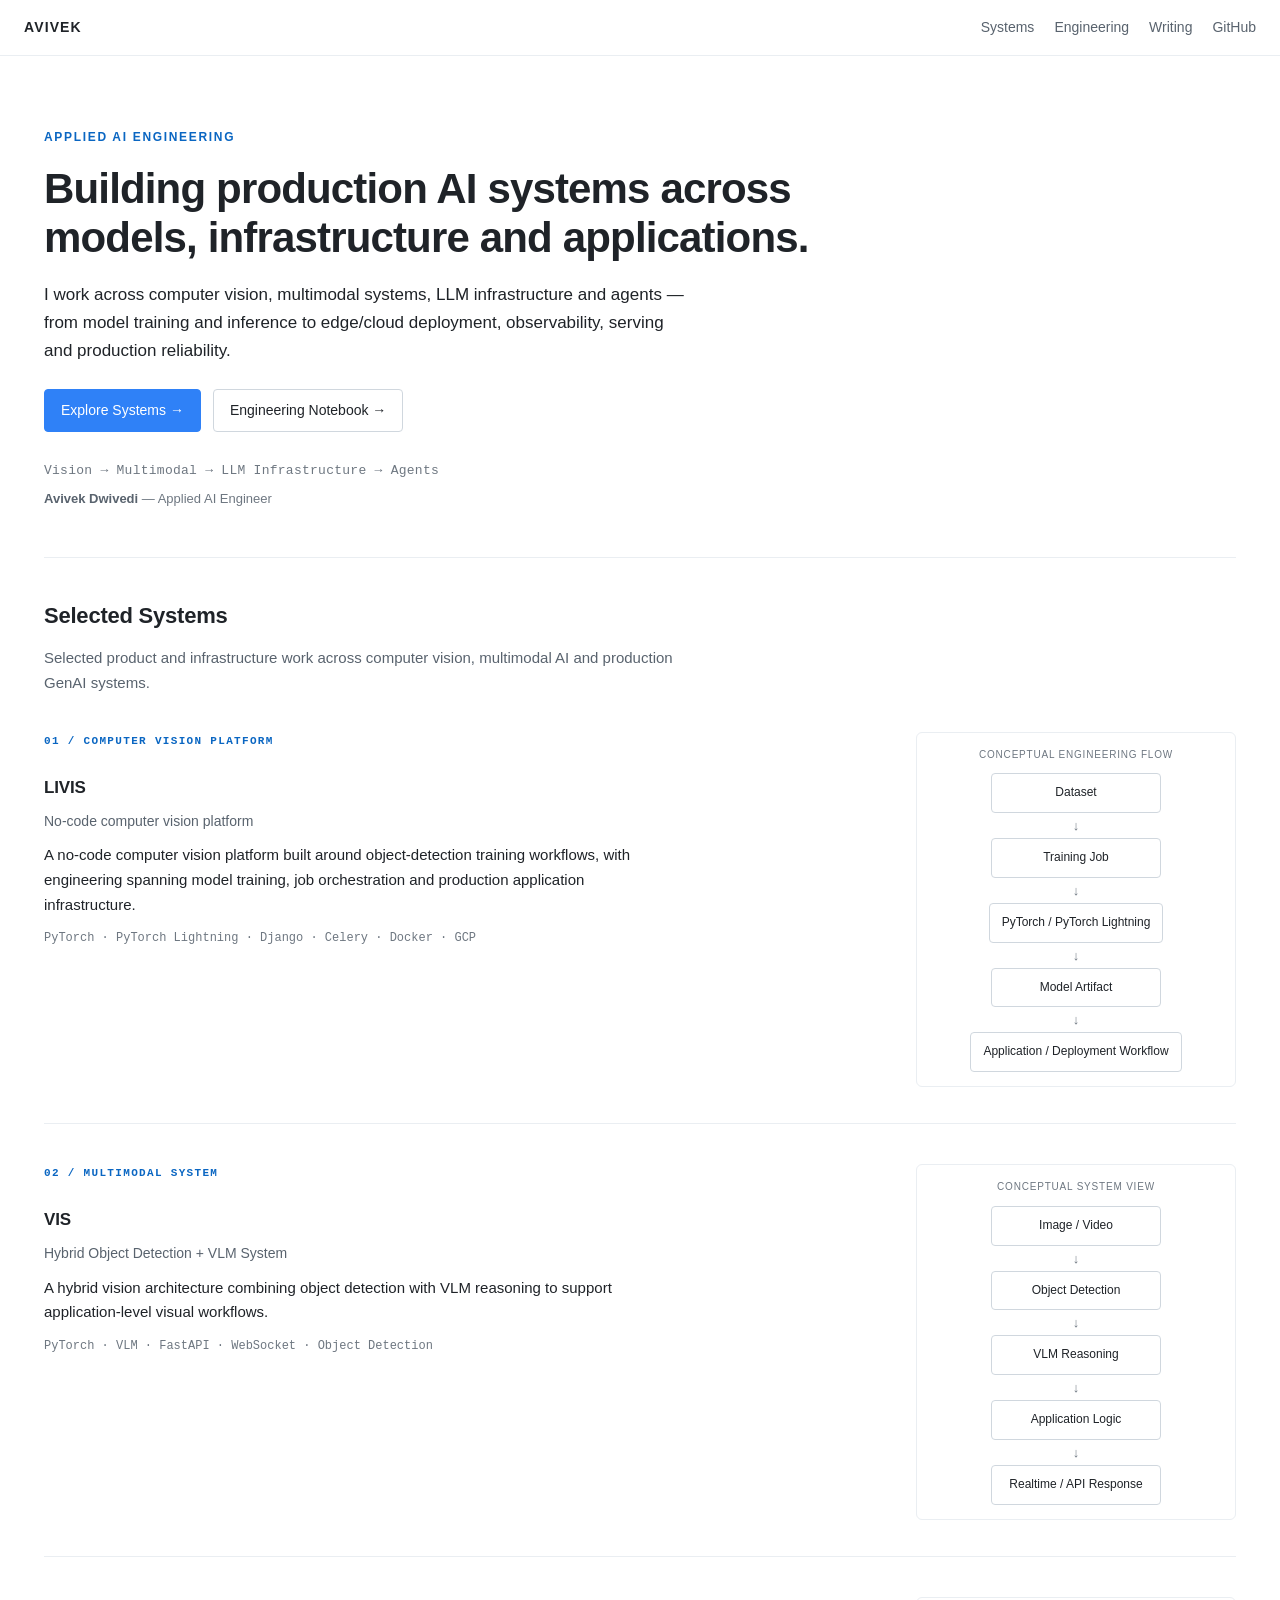
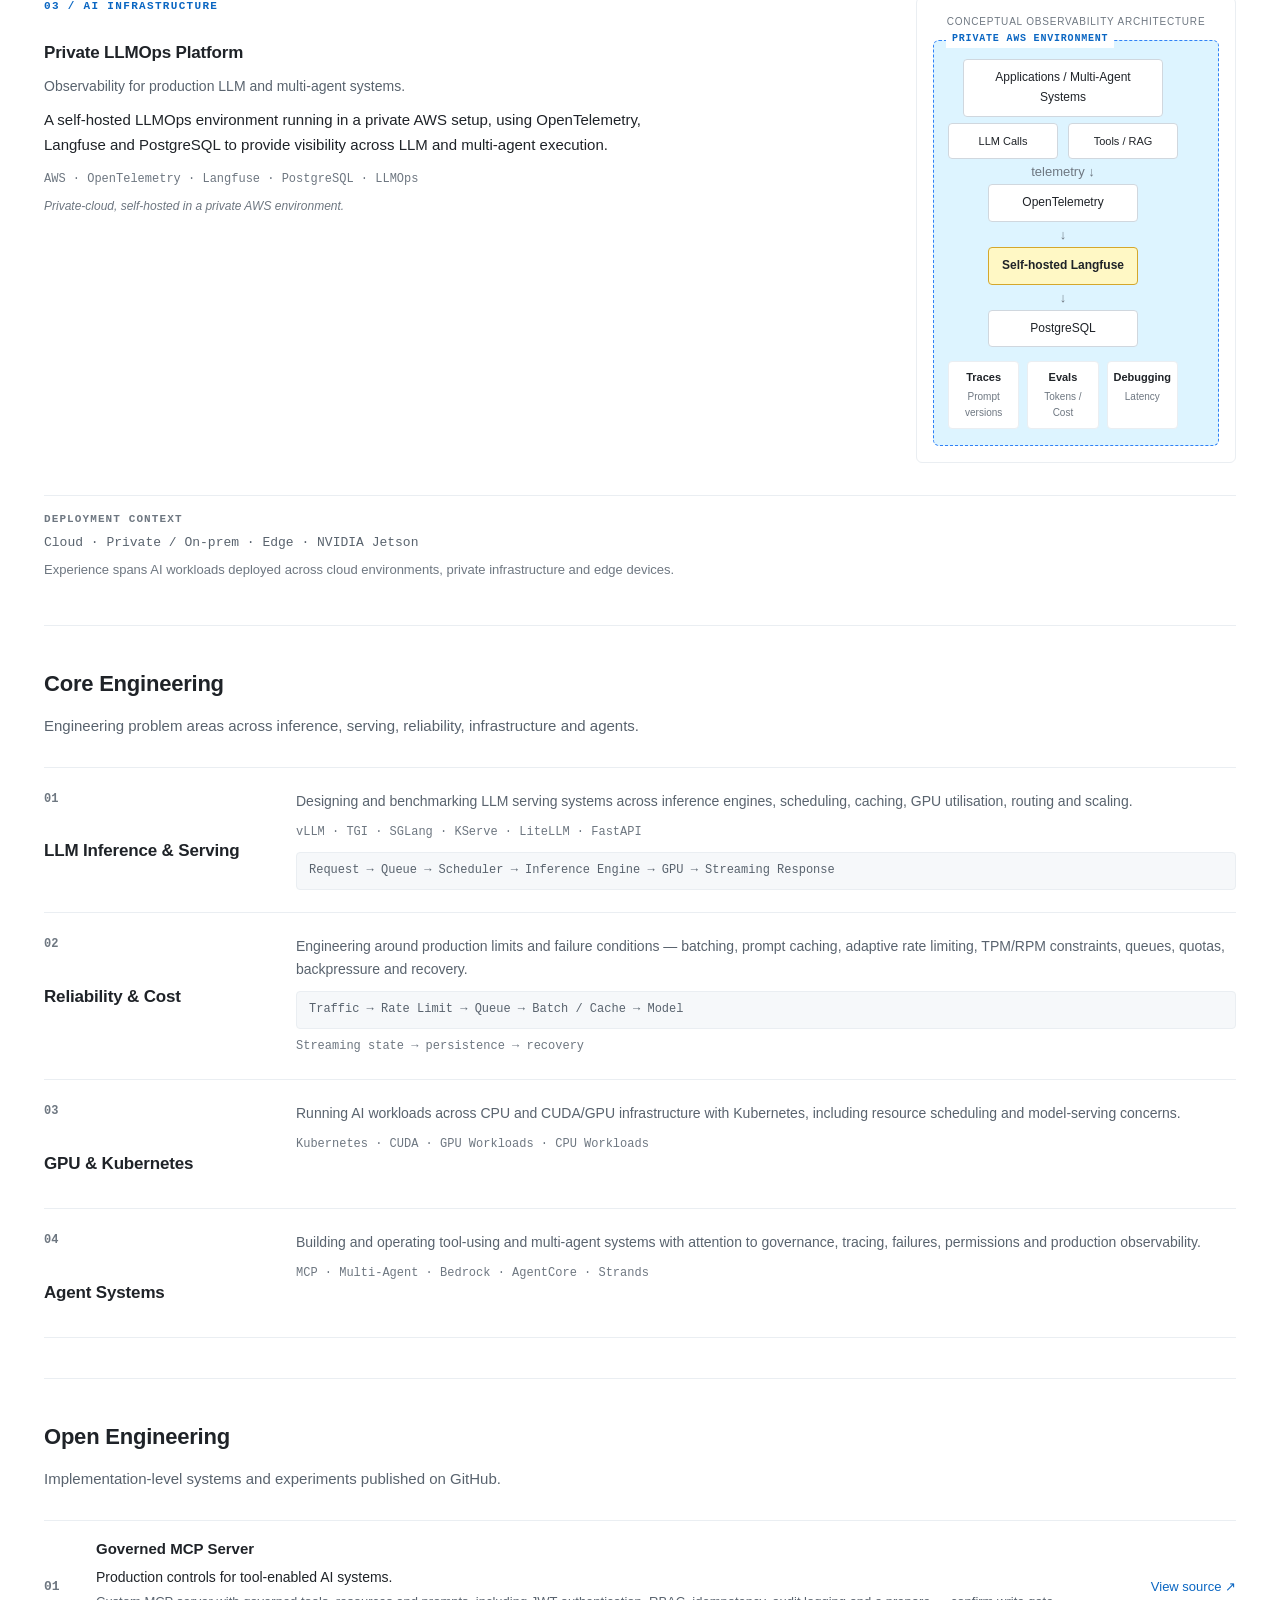
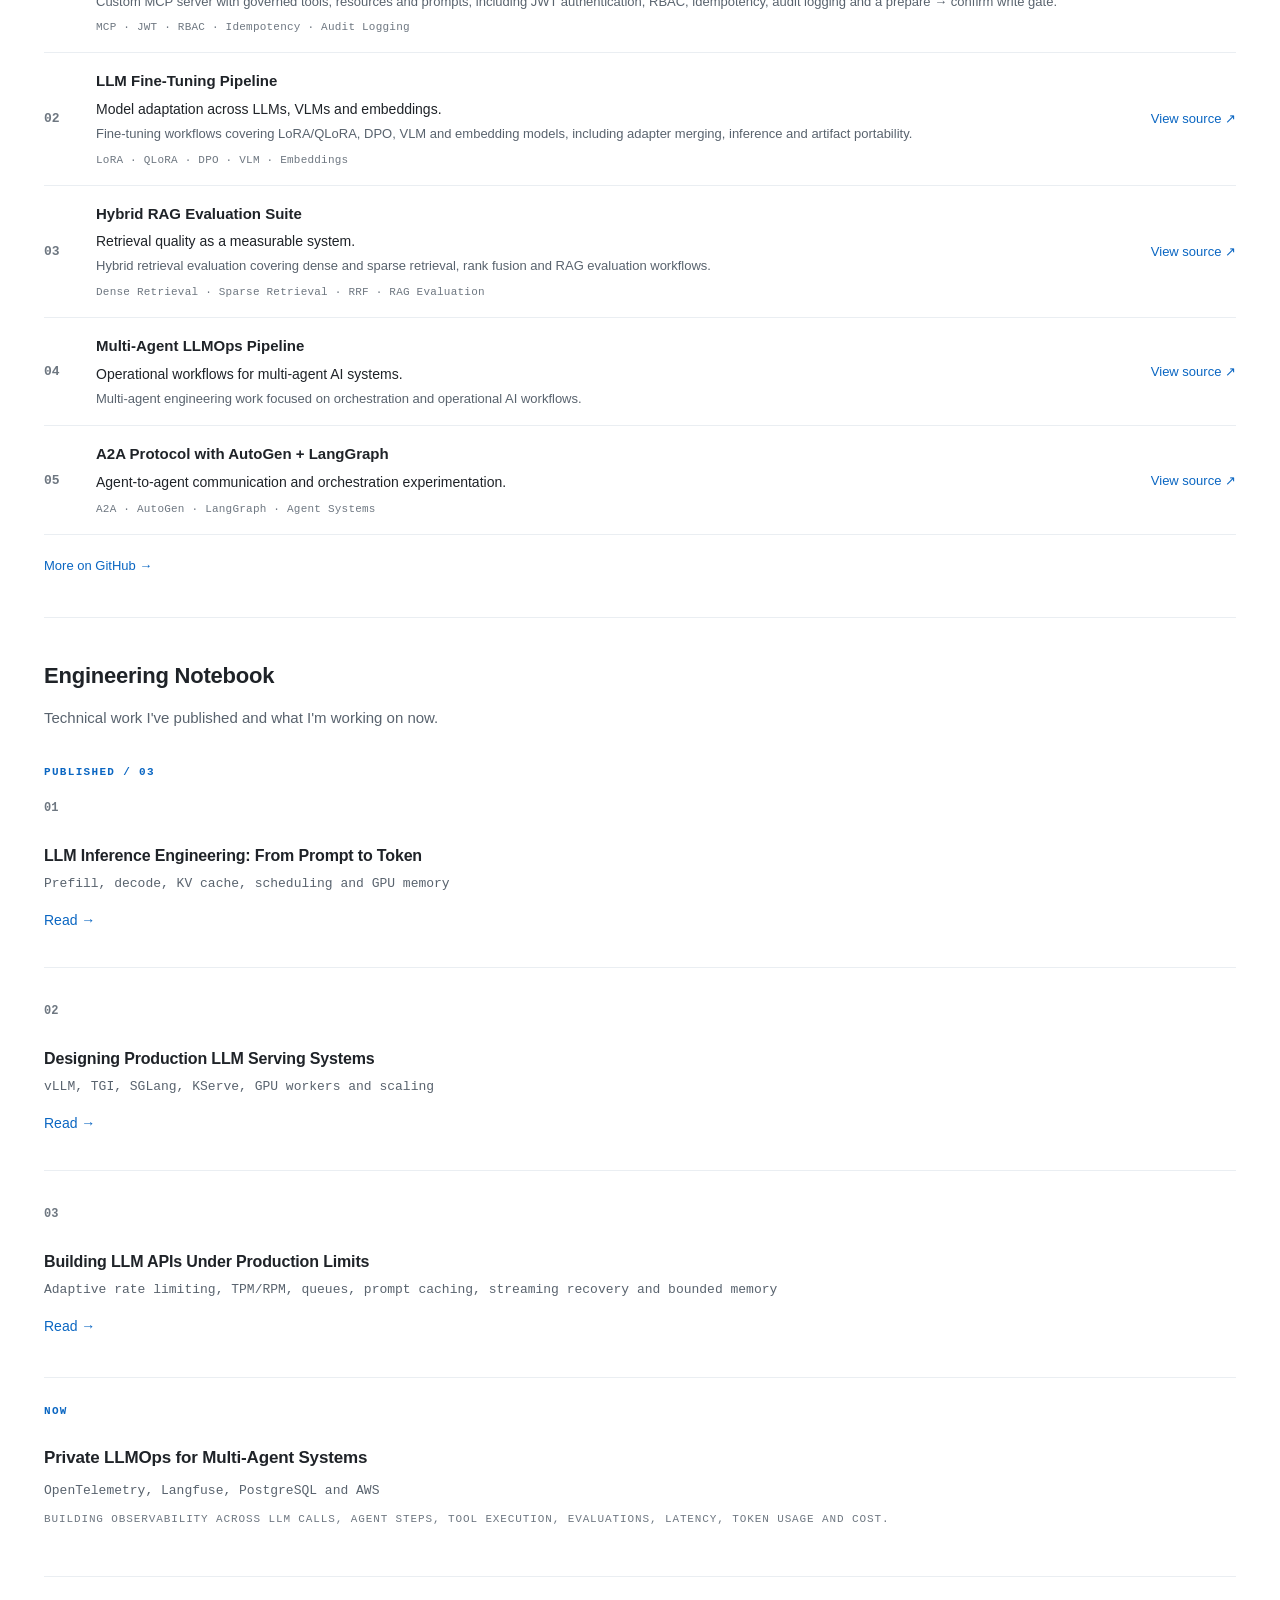
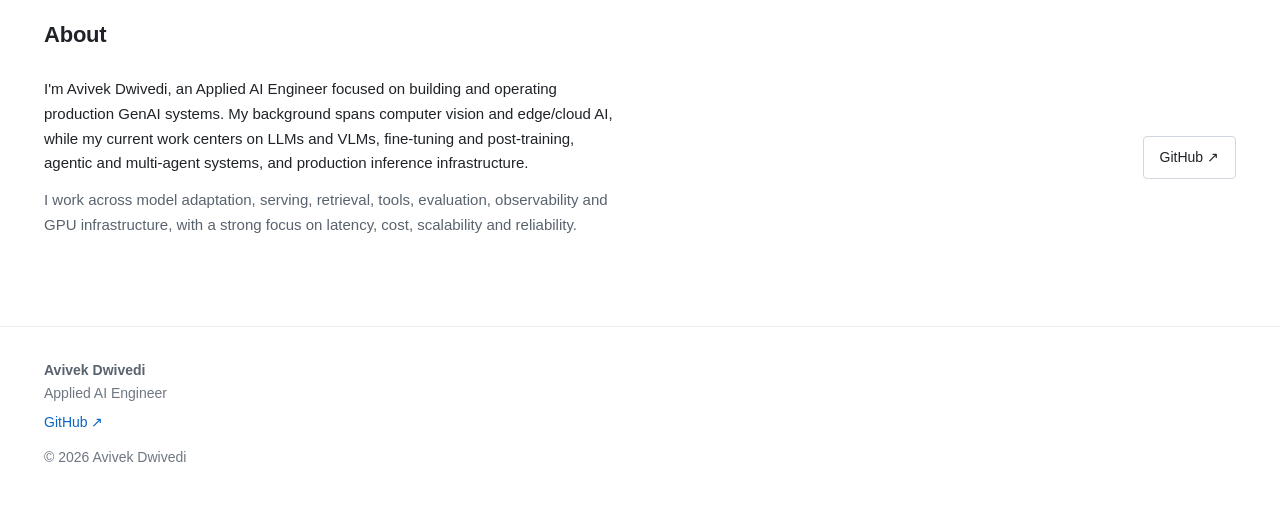
==== commit d7d75c6b: "Update Engineering Notebook: 3 published articles with Read links, 1 current work item, remove Next/" ====
--- a/index.html
+++ b/index.html
@@ -270,38 +270,46 @@
     <!-- Engineering Notebook -->
     <section class="section" id="writing">
       <h2>Engineering Notebook</h2>
-      <p class="section-intro">What I've published, what I'm testing now, and what I plan to investigate next.</p>
+      <p class="section-intro">Technical work I've published and what I'm working on now.</p>
 
       <div id="writing-plan" class="notebook">
         <!-- Static fallback (replaced by JS if fetch succeeds) -->
         <div class="notebook-block">
-          <p class="notebook-label">Published</p>
-          <h3 class="notebook-title">Designing Production LLM Serving Systems</h3>
-          <p class="notebook-focus">Inference engines · routing · GPU workers · KServe · serving scale</p>
-          <a class="notebook-link" href="/articles/production-llm-serving.html">Read →</a>
+          <p class="notebook-label">Published / 03</p>
+
+          <div class="notebook-pub-item">
+            <span class="notebook-num">01</span>
+            <h3 class="notebook-title">LLM Inference Engineering: From Prompt to Token</h3>
+            <p class="notebook-focus">Prefill · Decode · KV Cache · Scheduling · GPU Memory</p>
+            <a class="notebook-link" href="/articles/llm-inference-engineering.html">Read →</a>
+          </div>
+
+          <hr class="div">
+
+          <div class="notebook-pub-item">
+            <span class="notebook-num">02</span>
+            <h3 class="notebook-title">Designing Production LLM Serving Systems</h3>
+            <p class="notebook-focus">vLLM · TGI · SGLang · KServe · GPU Workers · Scaling</p>
+            <a class="notebook-link" href="/articles/production-llm-serving.html">Read →</a>
+          </div>
+
+          <hr class="div">
+
+          <div class="notebook-pub-item">
+            <span class="notebook-num">03</span>
+            <h3 class="notebook-title">Building LLM APIs Under Production Limits</h3>
+            <p class="notebook-focus">Adaptive Rate Limiting · TPM/RPM · Queues · Prompt Caching · Streaming Recovery · Bounded Memory</p>
+            <a class="notebook-link" href="/articles/llm-api-production-limits.html">Read →</a>
+          </div>
         </div>
 
         <hr class="div">
 
         <div class="notebook-block">
           <p class="notebook-label">Now</p>
-          <h3 class="notebook-title">LLM Inference Engineering: From Prompt to Token</h3>
-          <p class="notebook-focus">Prefill · Decode · KV Cache · Batching · GPU Memory</p>
-          <p class="notebook-working">Building the technical explanation and reproducible inference benchmark.</p>
-        </div>
-
-        <hr class="div">
-
-        <div class="notebook-block">
-          <p class="notebook-label">Next</p>
-          <div class="notebook-next-item">
-            <h3 class="notebook-title">Building LLM APIs Under Production Limits</h3>
-            <p class="notebook-focus">Adaptive rate limiting · TPM/RPM · batching · prompt caching · streaming recovery</p>
-          </div>
-          <div class="notebook-next-item">
-            <h3 class="notebook-title">Private LLMOps for Multi-Agent Systems</h3>
-            <p class="notebook-focus">OpenTelemetry · Langfuse · PostgreSQL · AWS · multi-agent observability</p>
-          </div>
+          <h3 class="notebook-title">Private LLMOps for Multi-Agent Systems</h3>
+          <p class="notebook-focus">OpenTelemetry · Langfuse · PostgreSQL · AWS</p>
+          <p class="notebook-working">Building observability across LLM calls, agent steps, tool execution, evaluations, latency, token usage and cost.</p>
         </div>
       </div>
     </section>
--- a/styles.css
+++ b/styles.css
@@ -881,6 +881,11 @@
 @media (prefers-color-scheme: dark) {
   .research-note .callout-label { color: #bc8cff; }
 }
+.provider-note {
+  border-left-color: #1f6feb;
+  background: var(--bg-soft);
+}
+.provider-note .callout-label { color: #1f6feb; }
 .measurement-note {
   border-left-color: var(--warn-border);
   background: var(--warn-bg);
@@ -1662,5 +1667,21 @@
 .notebook-next-item .notebook-title { font-size: 16px; }
 .notebook hr.div { margin: 20px 0; }
 
+/* Published article items with numbering */
+.notebook-pub-item {
+  padding: 14px 0;
+}
+.notebook-pub-item:first-of-type { padding-top: 10px; }
+.notebook-num {
+  font-family: ui-monospace, SFMono-Regular, Menlo, Consolas, monospace;
+  font-size: 12px;
+  font-weight: 600;
+  color: var(--text-mute);
+  display: block;
+  margin-bottom: 4px;
+}
+.notebook-pub-item .notebook-title { font-size: 16px; margin-bottom: 4px; }
+.notebook-pub-item .notebook-link { margin-top: 6px; display: inline-block; }
+
 /* Hide old featured-writing/roadmap/coming/serving-mini/vis-diagram no longer used on home */
 .featured-writing, .roadmap, .coming-heading, .coming-list, .serving-mini, .vis-diagram { display: none; }
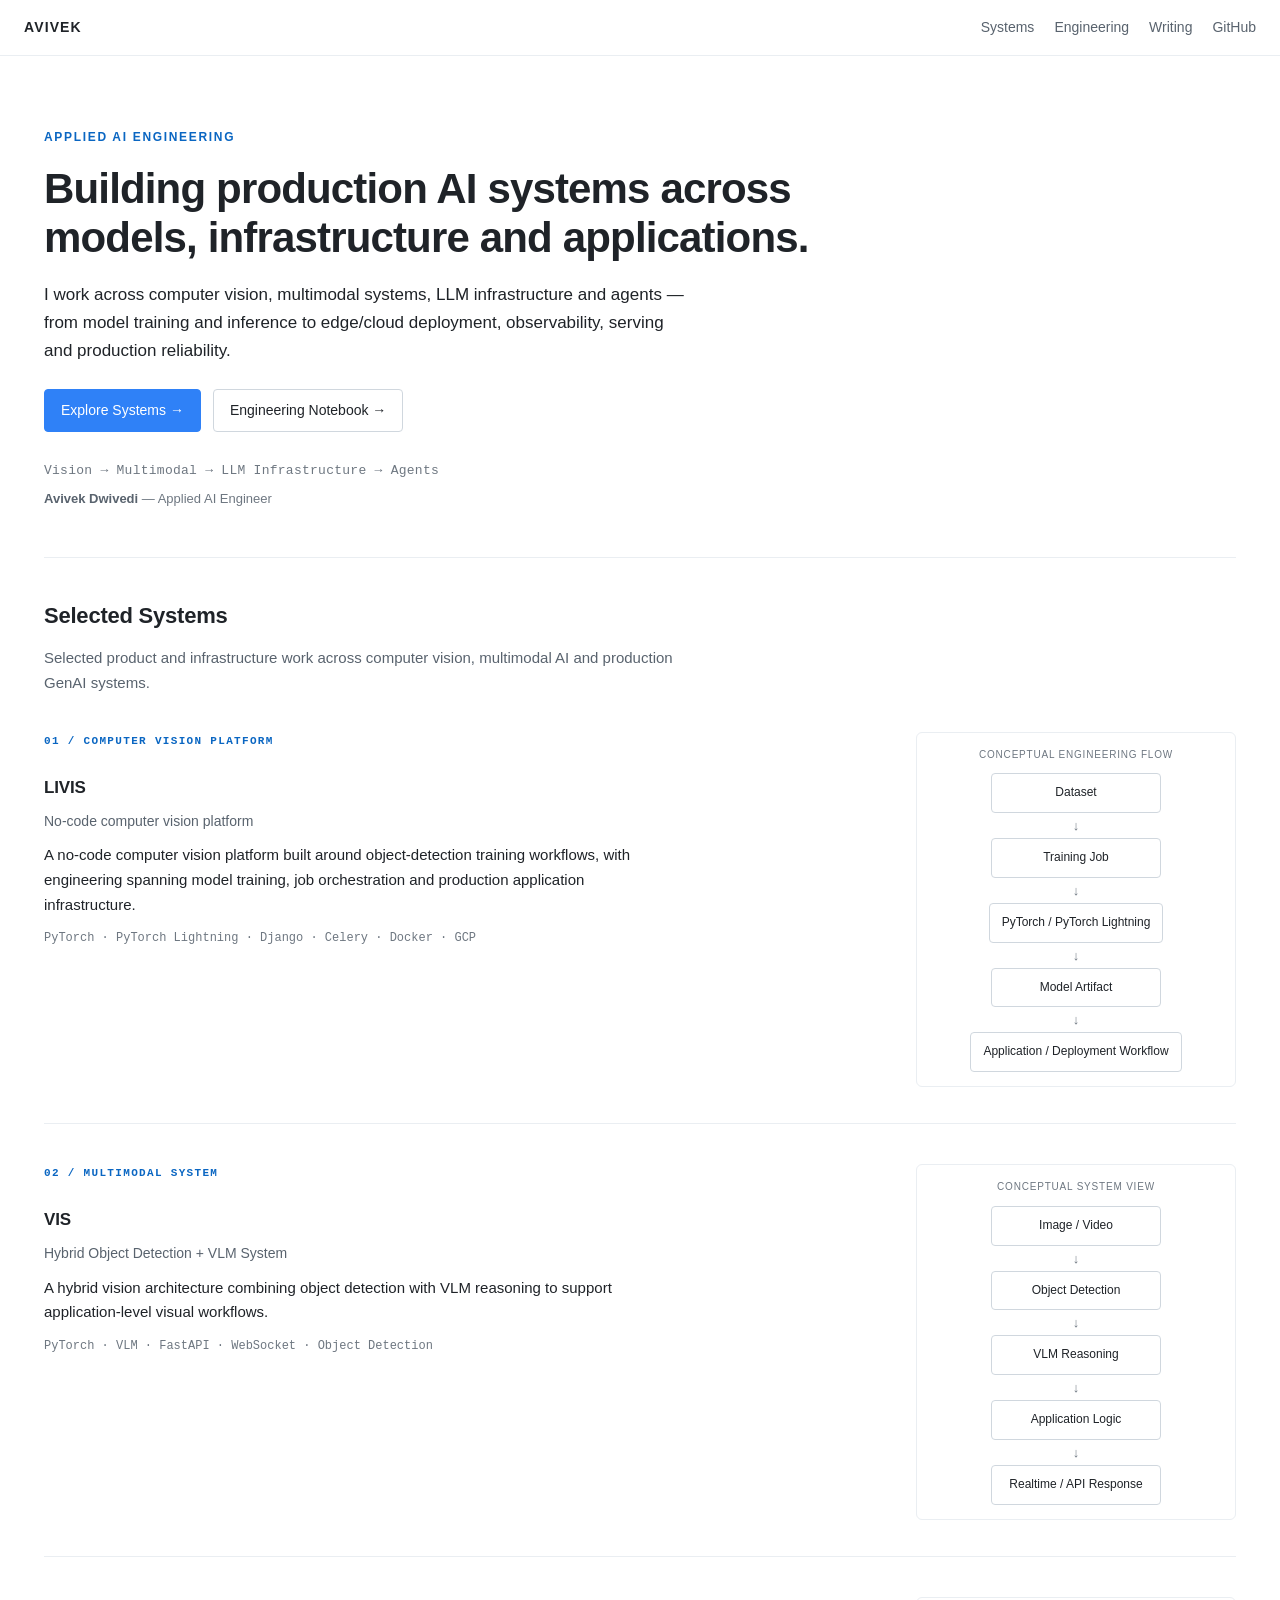
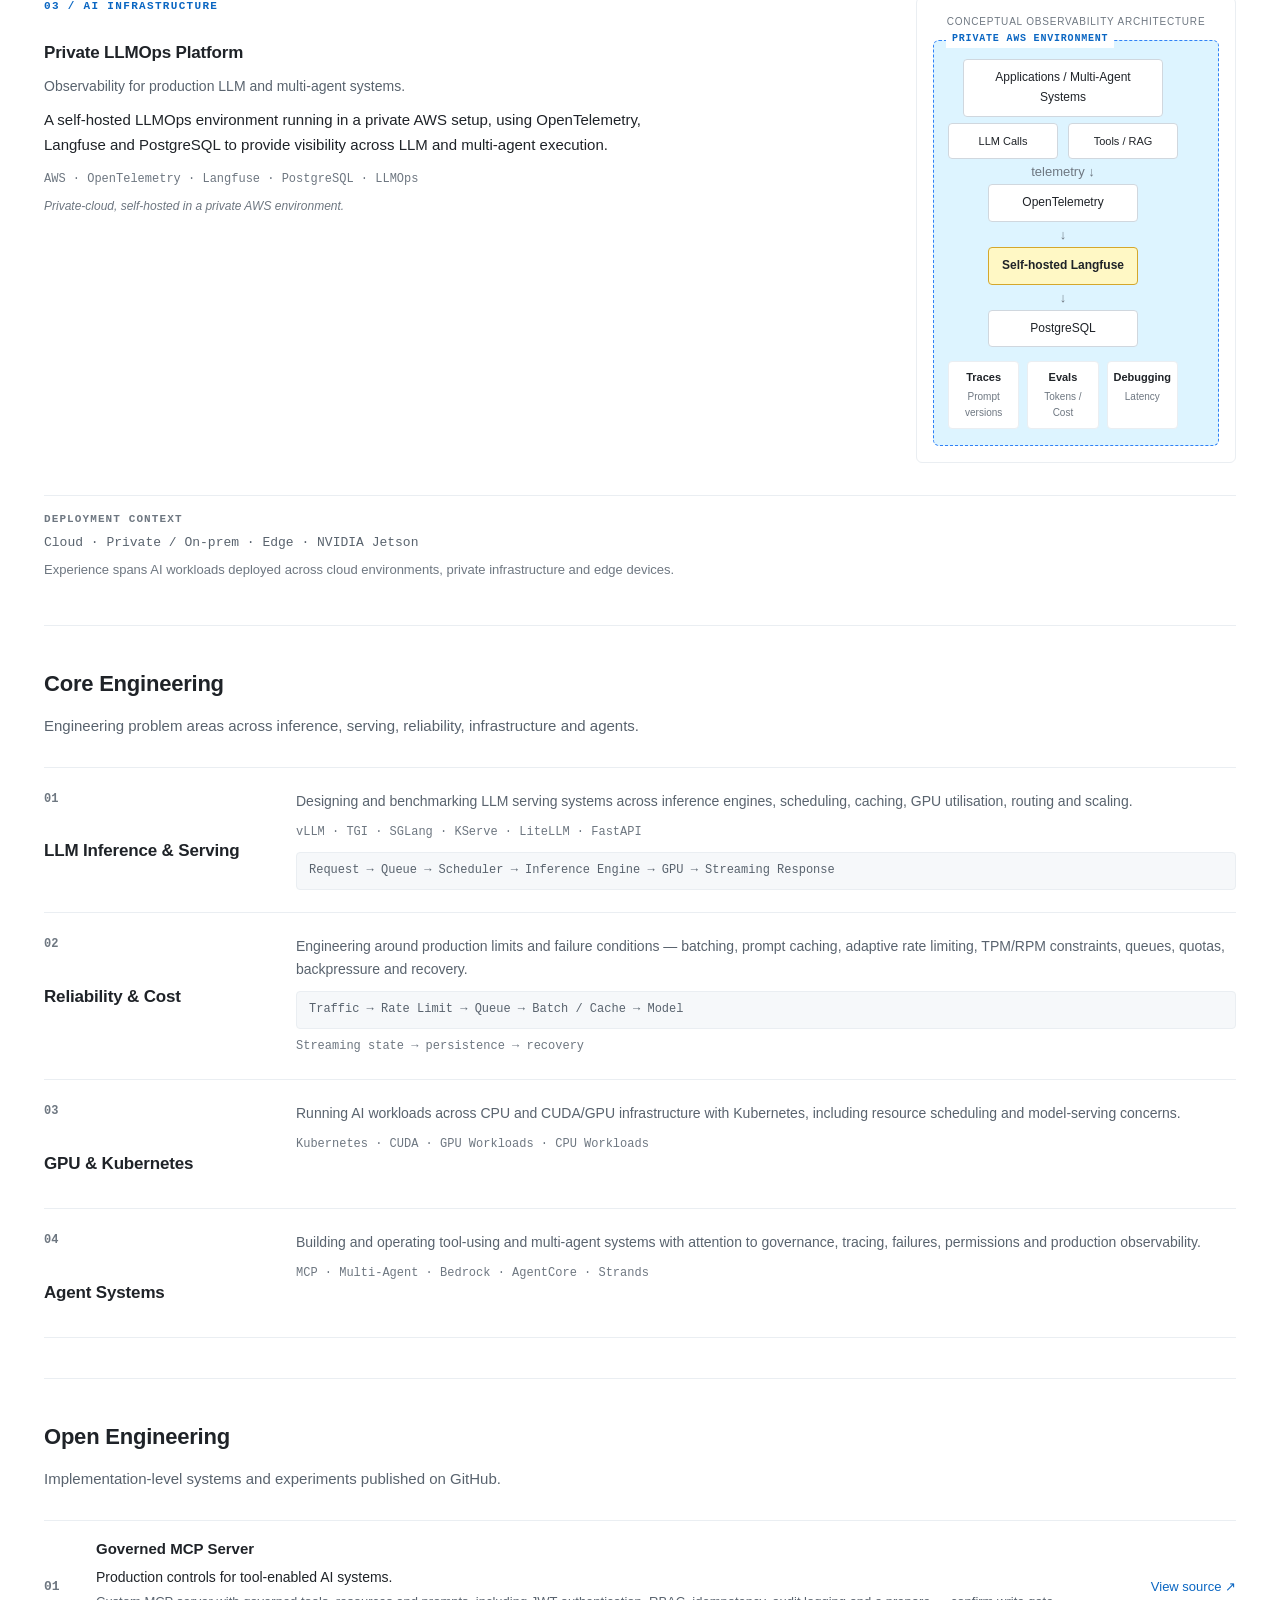
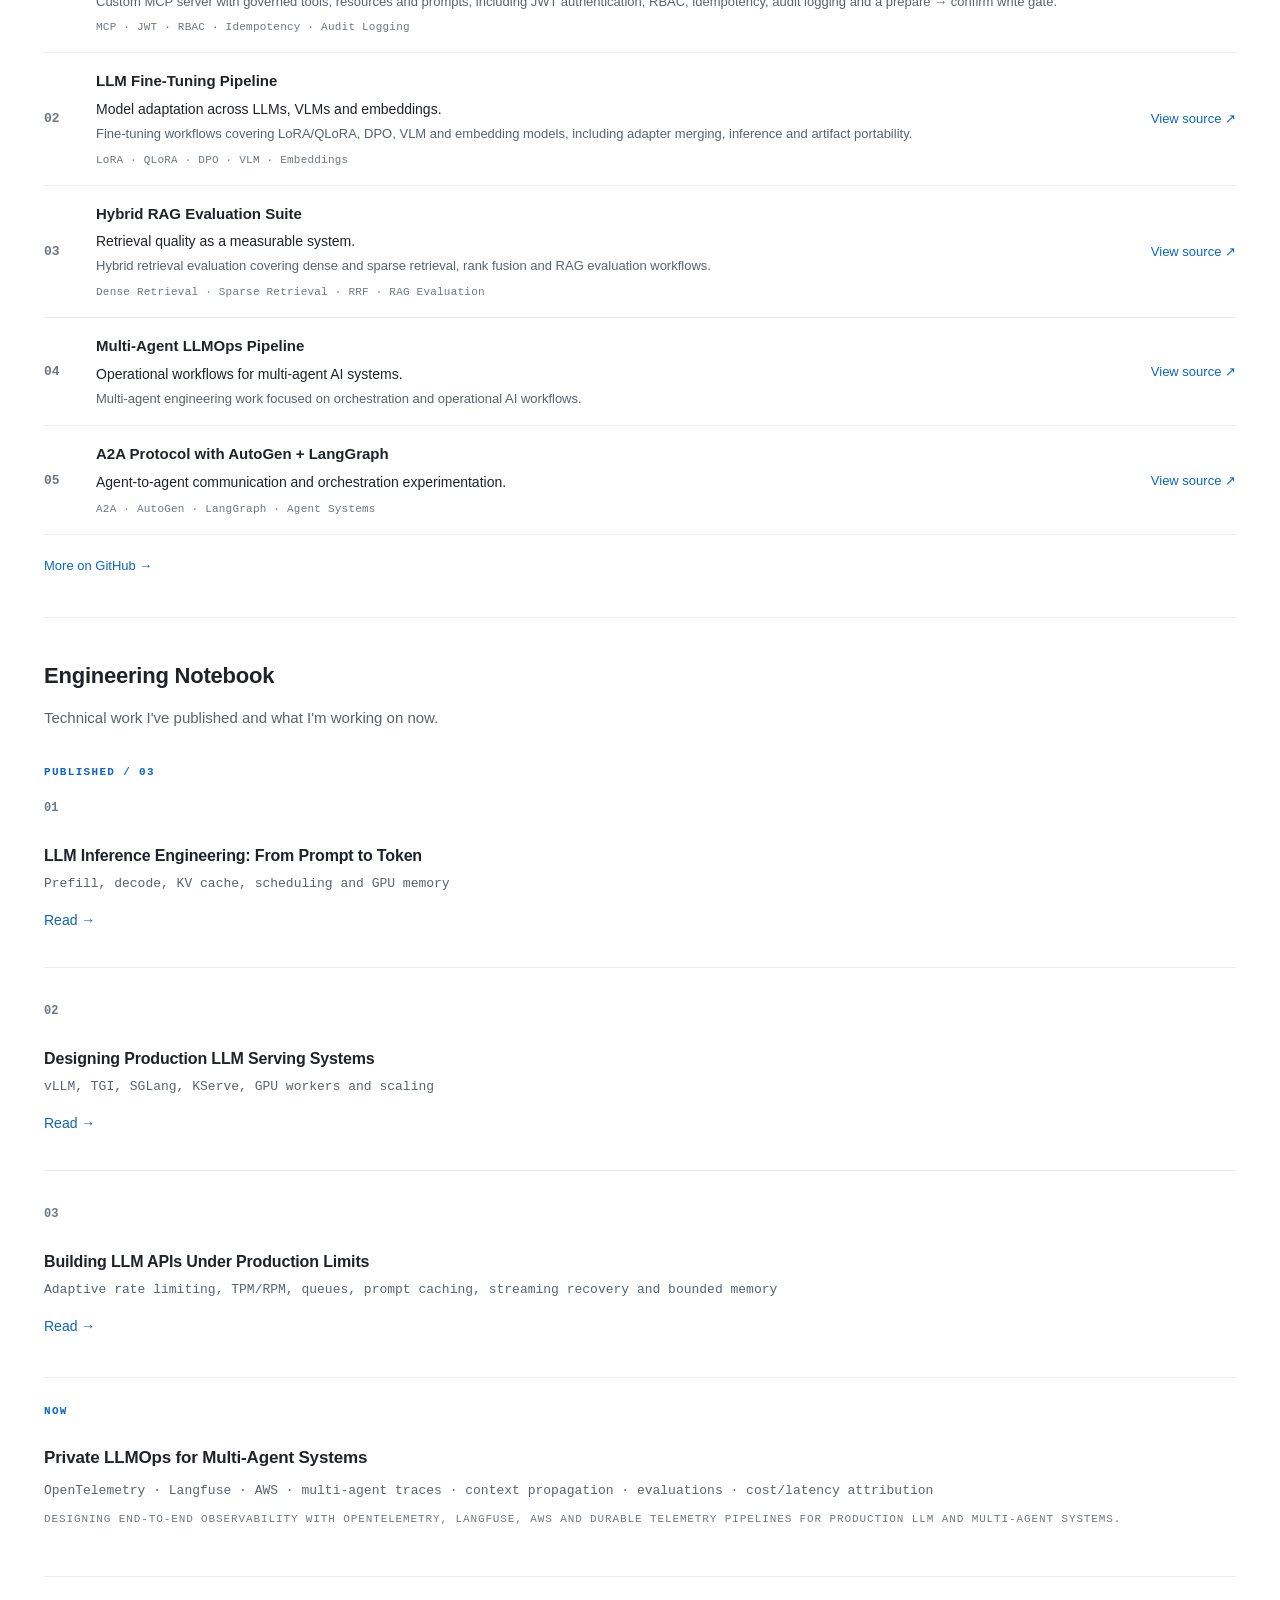
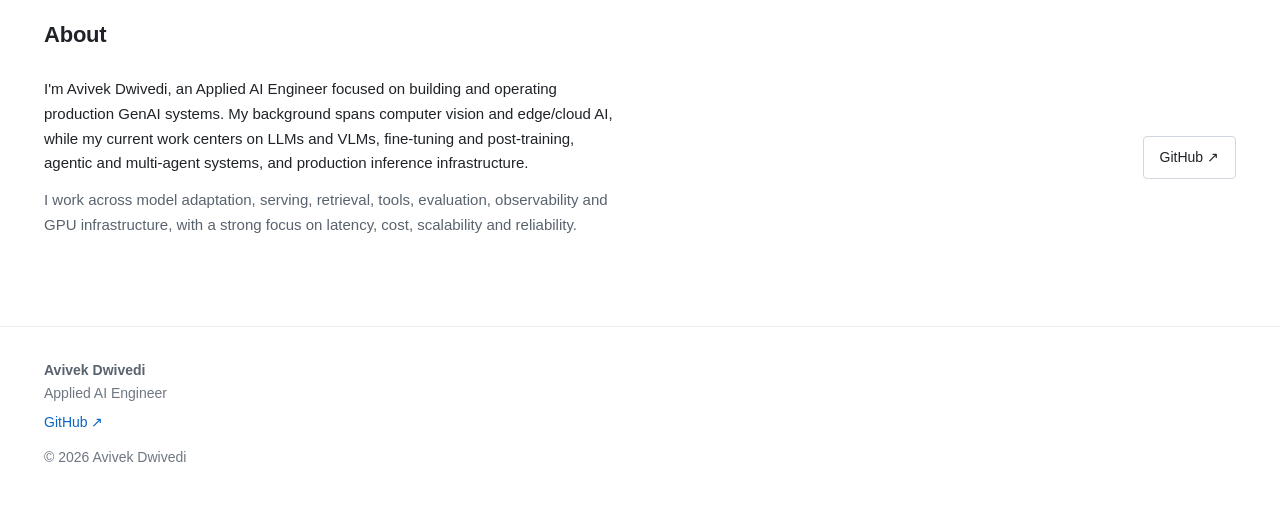
==== commit 8033c3c1: "Add Article 04: Private LLMOps for Multi-Agent Systems (Draft) - New article: articles/private-llmop" ====
--- a/index.html
+++ b/index.html
@@ -308,8 +308,8 @@
         <div class="notebook-block">
           <p class="notebook-label">Now</p>
           <h3 class="notebook-title">Private LLMOps for Multi-Agent Systems</h3>
-          <p class="notebook-focus">OpenTelemetry · Langfuse · PostgreSQL · AWS</p>
-          <p class="notebook-working">Building observability across LLM calls, agent steps, tool execution, evaluations, latency, token usage and cost.</p>
+          <p class="notebook-focus">OpenTelemetry · Langfuse · AWS · multi-agent traces · context propagation · evaluations · cost/latency attribution</p>
+          <p class="notebook-working">Designing end-to-end observability with OpenTelemetry, Langfuse, AWS and durable telemetry pipelines for production LLM and multi-agent systems.</p>
         </div>
       </div>
     </section>
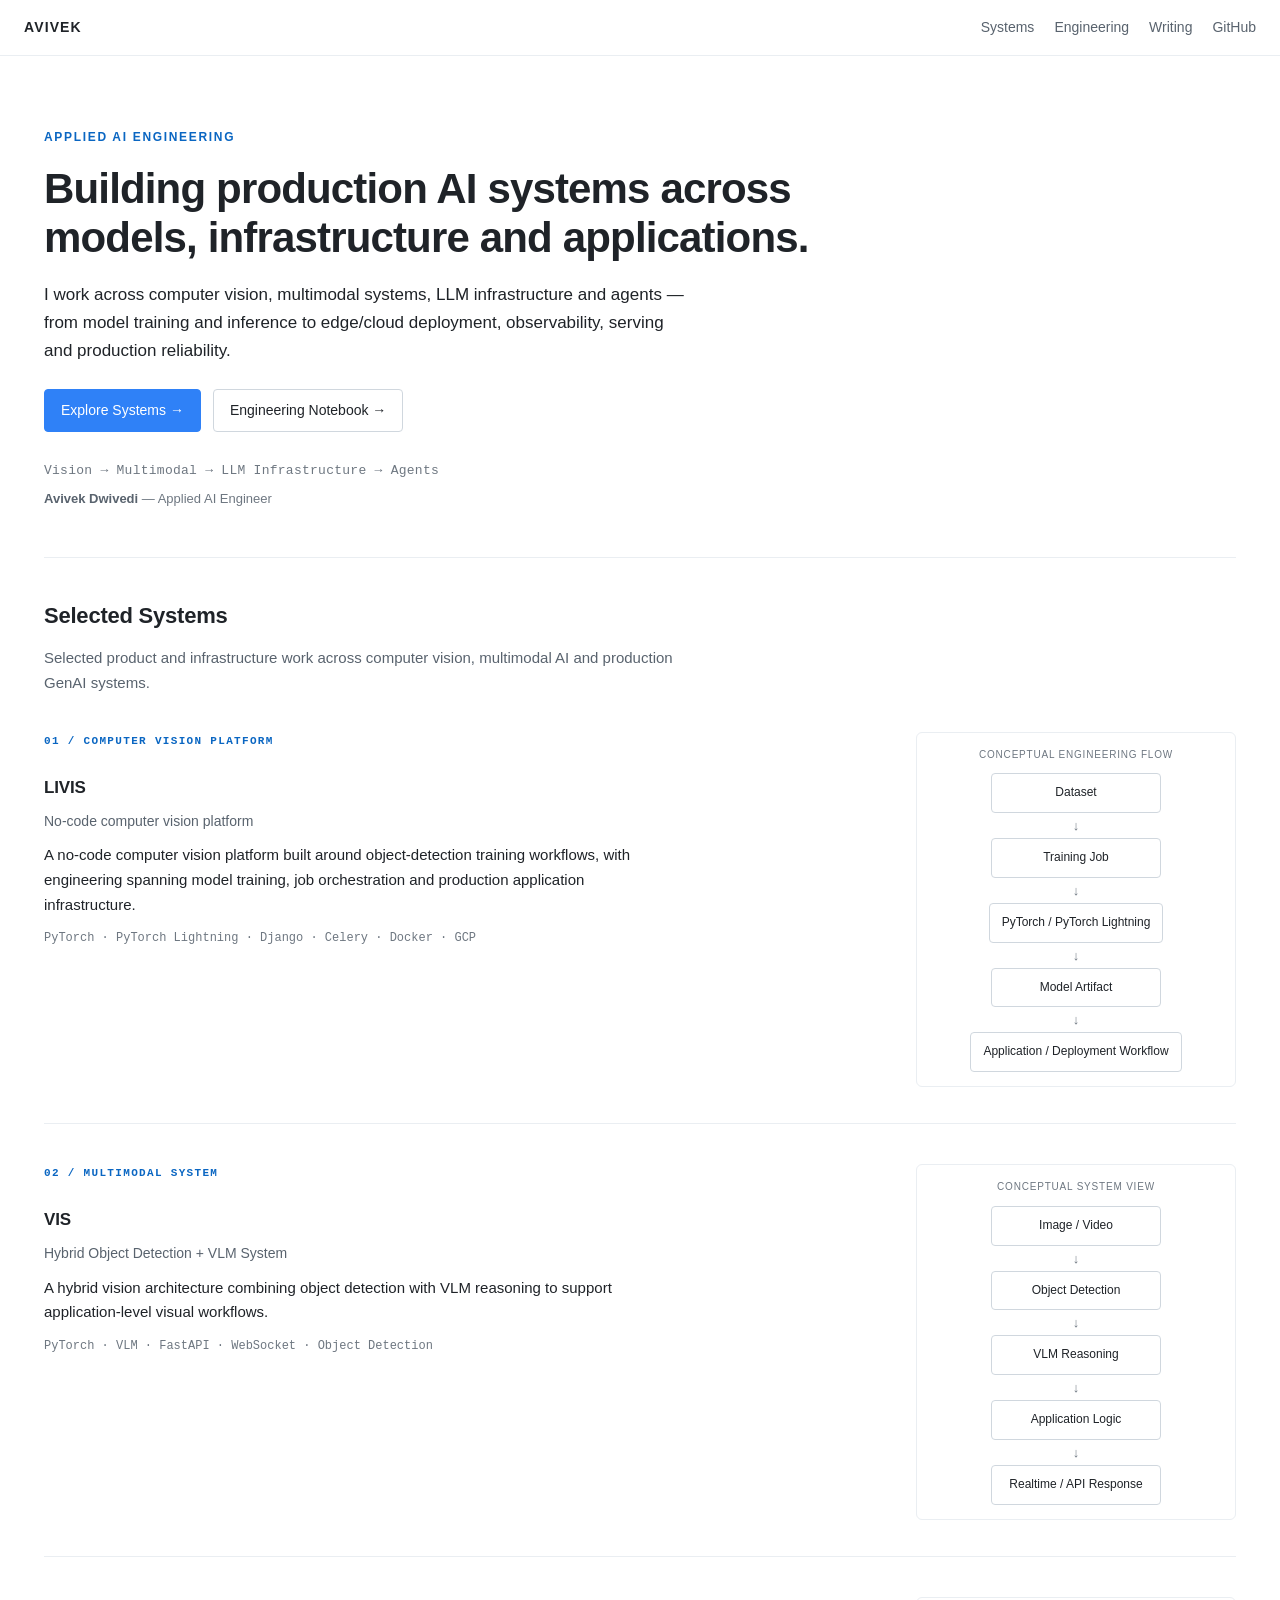
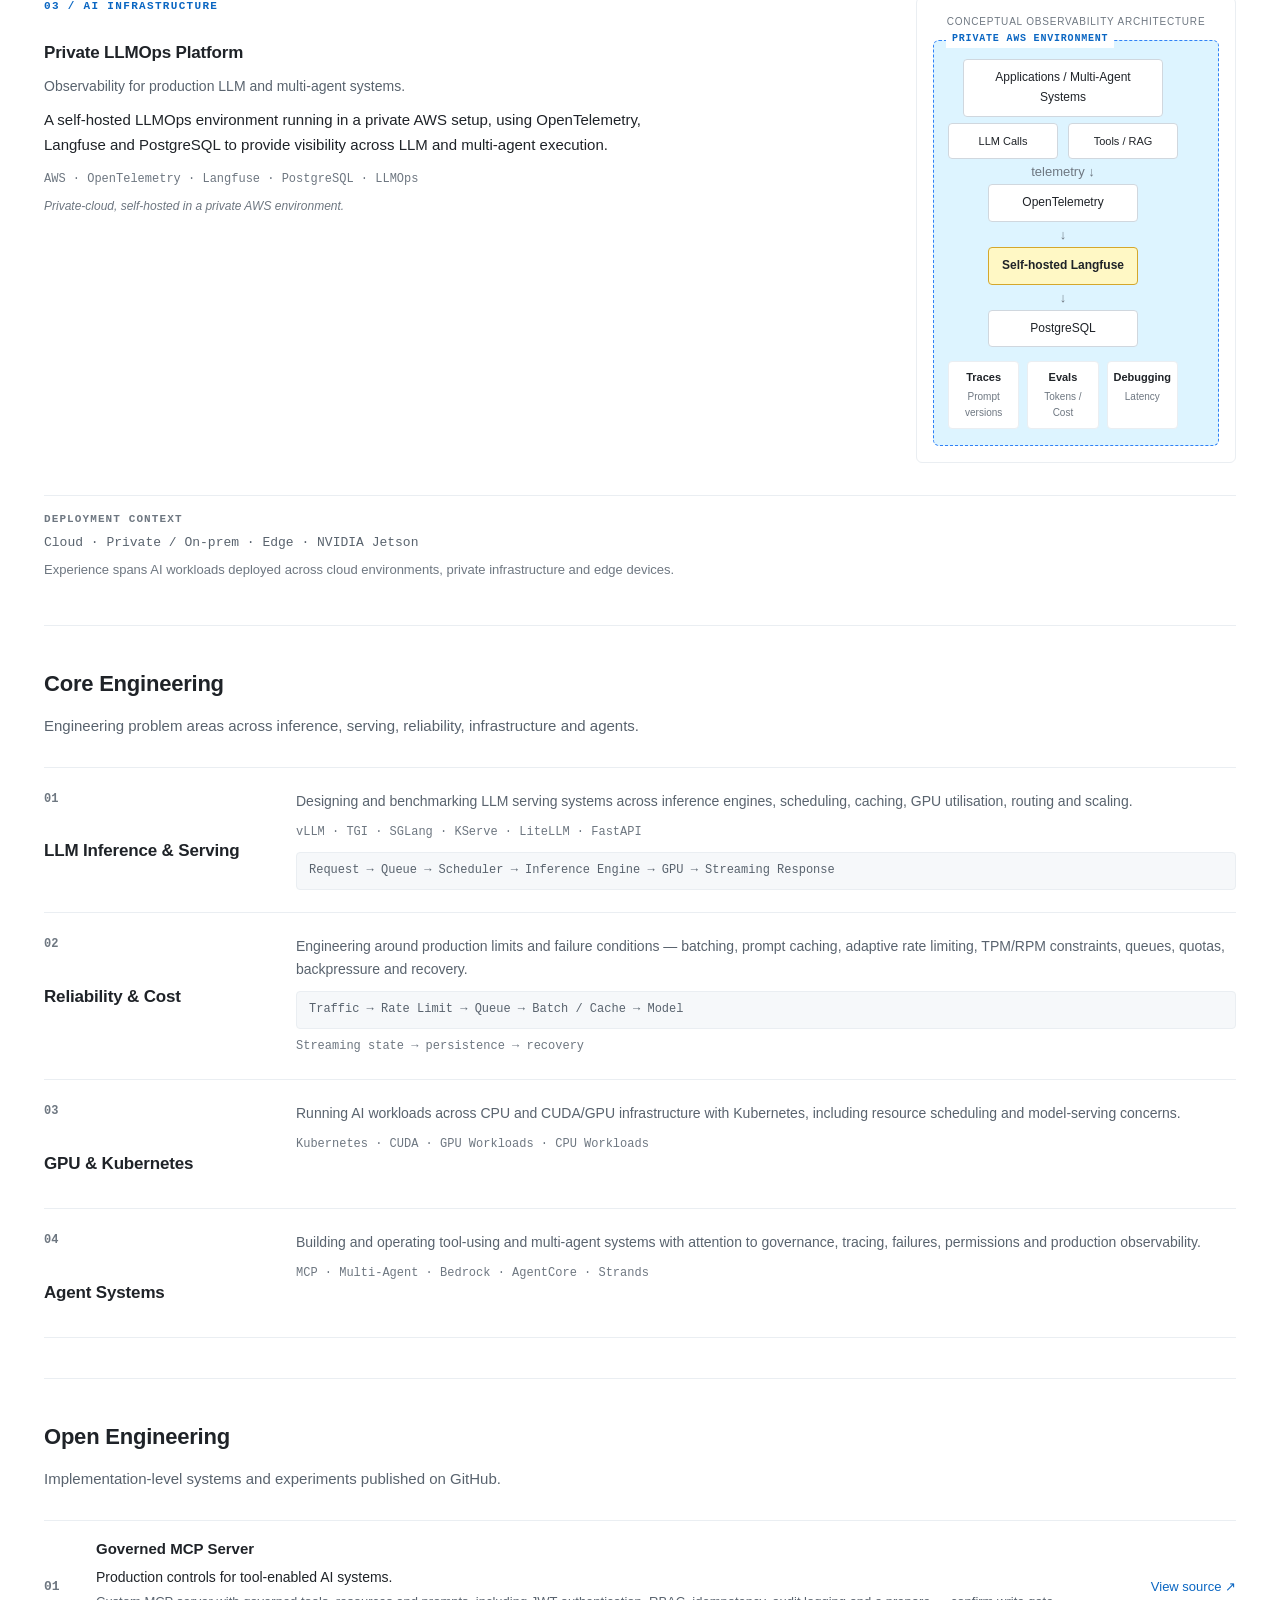
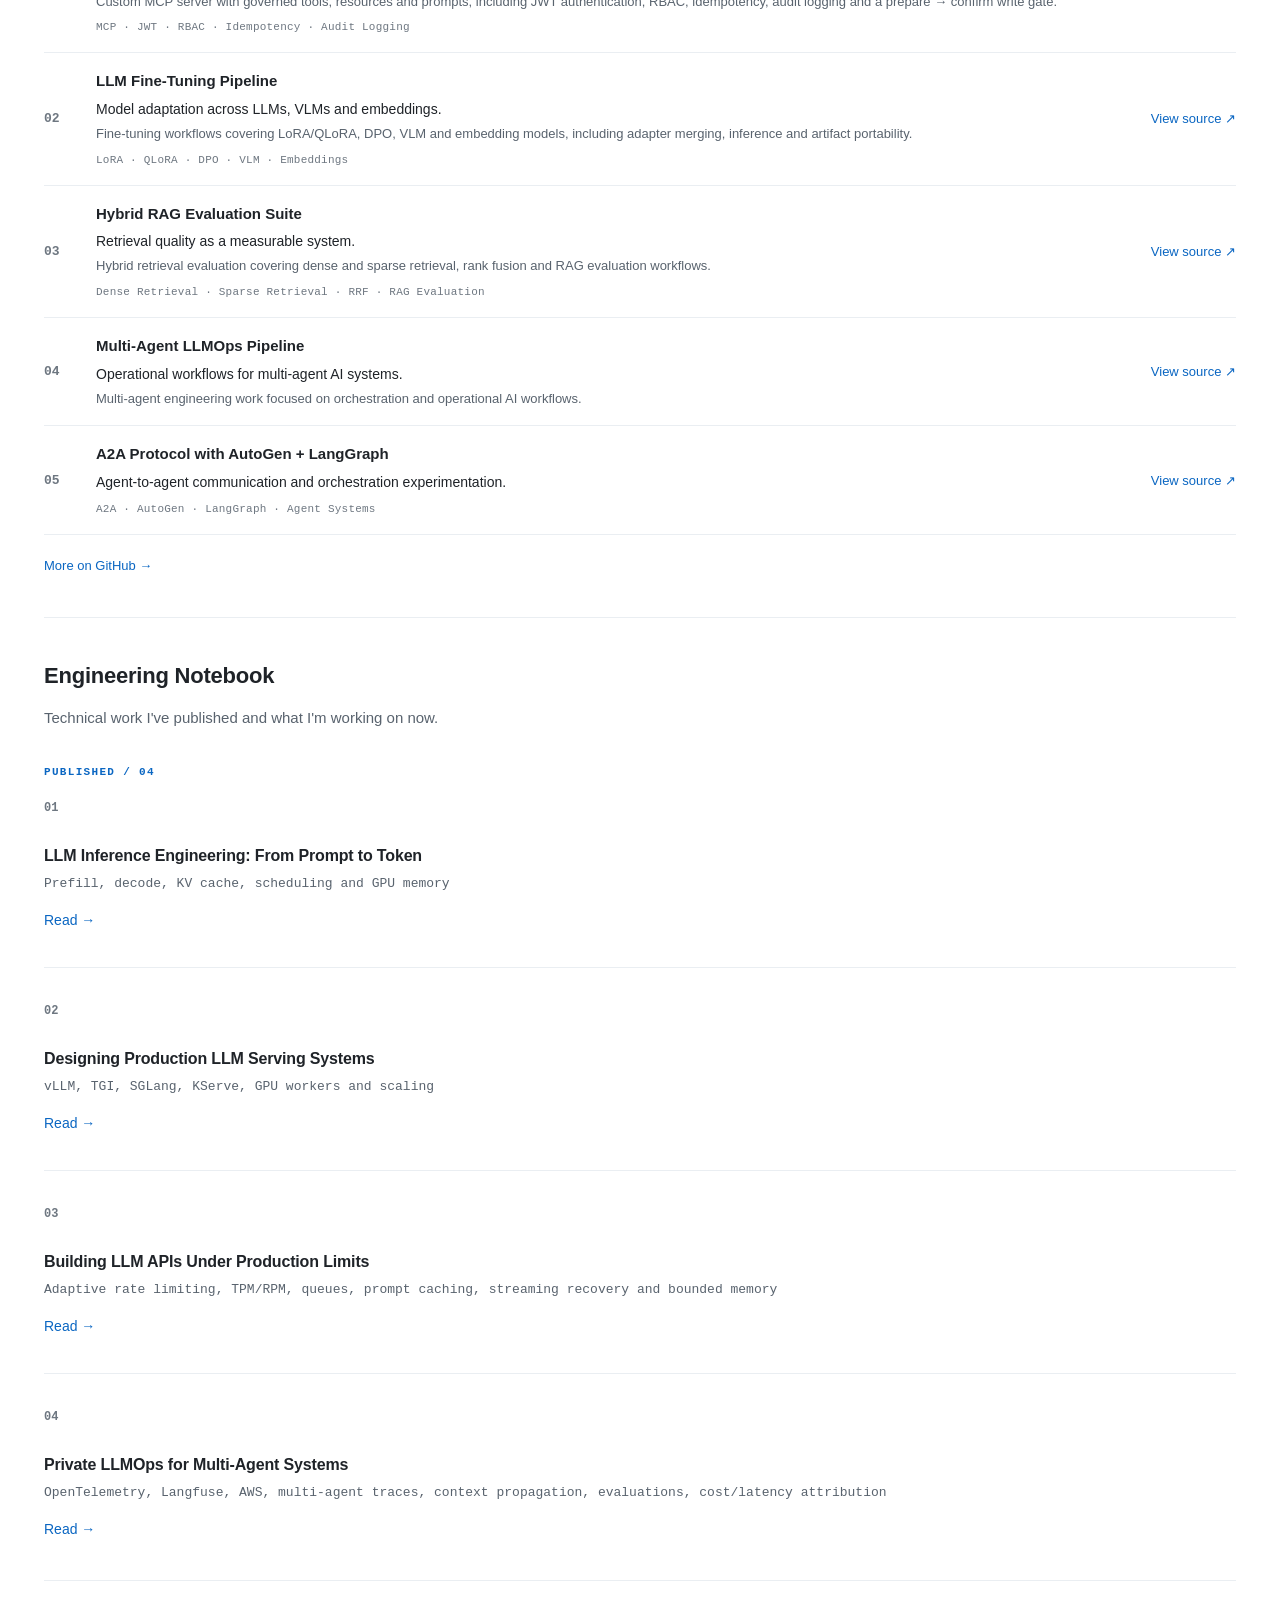
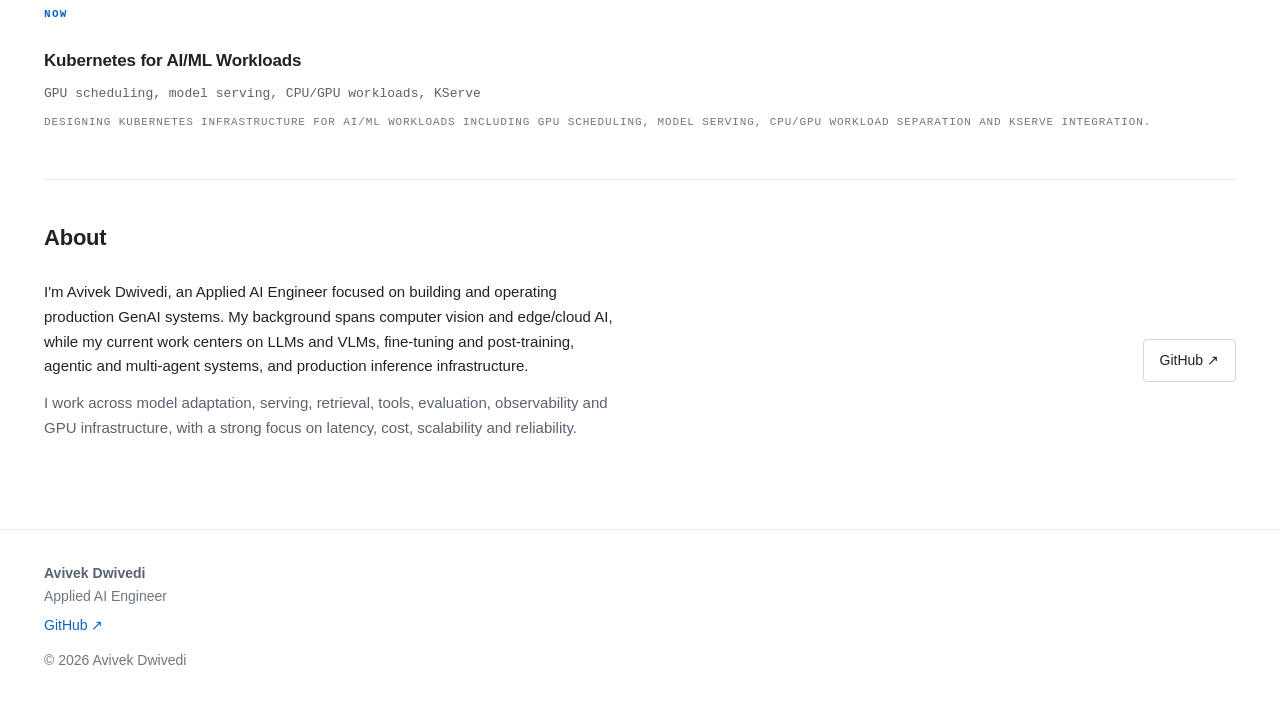
==== commit 0d98bdb9: "Publish Article 04: Private LLMOps for Multi-Agent Systems - Move from current/NOW to published (4 P" ====
--- a/index.html
+++ b/index.html
@@ -275,7 +275,7 @@
       <div id="writing-plan" class="notebook">
         <!-- Static fallback (replaced by JS if fetch succeeds) -->
         <div class="notebook-block">
-          <p class="notebook-label">Published / 03</p>
+          <p class="notebook-label">Published / 04</p>
 
           <div class="notebook-pub-item">
             <span class="notebook-num">01</span>
@@ -301,15 +301,24 @@
             <p class="notebook-focus">Adaptive Rate Limiting · TPM/RPM · Queues · Prompt Caching · Streaming Recovery · Bounded Memory</p>
             <a class="notebook-link" href="/articles/llm-api-production-limits.html">Read →</a>
           </div>
+
+          <hr class="div">
+
+          <div class="notebook-pub-item">
+            <span class="notebook-num">04</span>
+            <h3 class="notebook-title">Private LLMOps for Multi-Agent Systems</h3>
+            <p class="notebook-focus">OpenTelemetry · Langfuse · AWS · Multi-Agent Traces · Context Propagation · Evaluations · Cost/Latency Attribution</p>
+            <a class="notebook-link" href="/articles/private-llmops-multi-agent.html">Read →</a>
+          </div>
         </div>
 
         <hr class="div">
 
         <div class="notebook-block">
           <p class="notebook-label">Now</p>
-          <h3 class="notebook-title">Private LLMOps for Multi-Agent Systems</h3>
-          <p class="notebook-focus">OpenTelemetry · Langfuse · AWS · multi-agent traces · context propagation · evaluations · cost/latency attribution</p>
-          <p class="notebook-working">Designing end-to-end observability with OpenTelemetry, Langfuse, AWS and durable telemetry pipelines for production LLM and multi-agent systems.</p>
+          <h3 class="notebook-title">Kubernetes for AI/ML Workloads</h3>
+          <p class="notebook-focus">GPU Scheduling · Model Serving · CPU/GPU Workloads · KServe</p>
+          <p class="notebook-working">Designing Kubernetes infrastructure for AI/ML workloads including GPU scheduling, model serving, CPU/GPU workload separation and KServe integration.</p>
         </div>
       </div>
     </section>
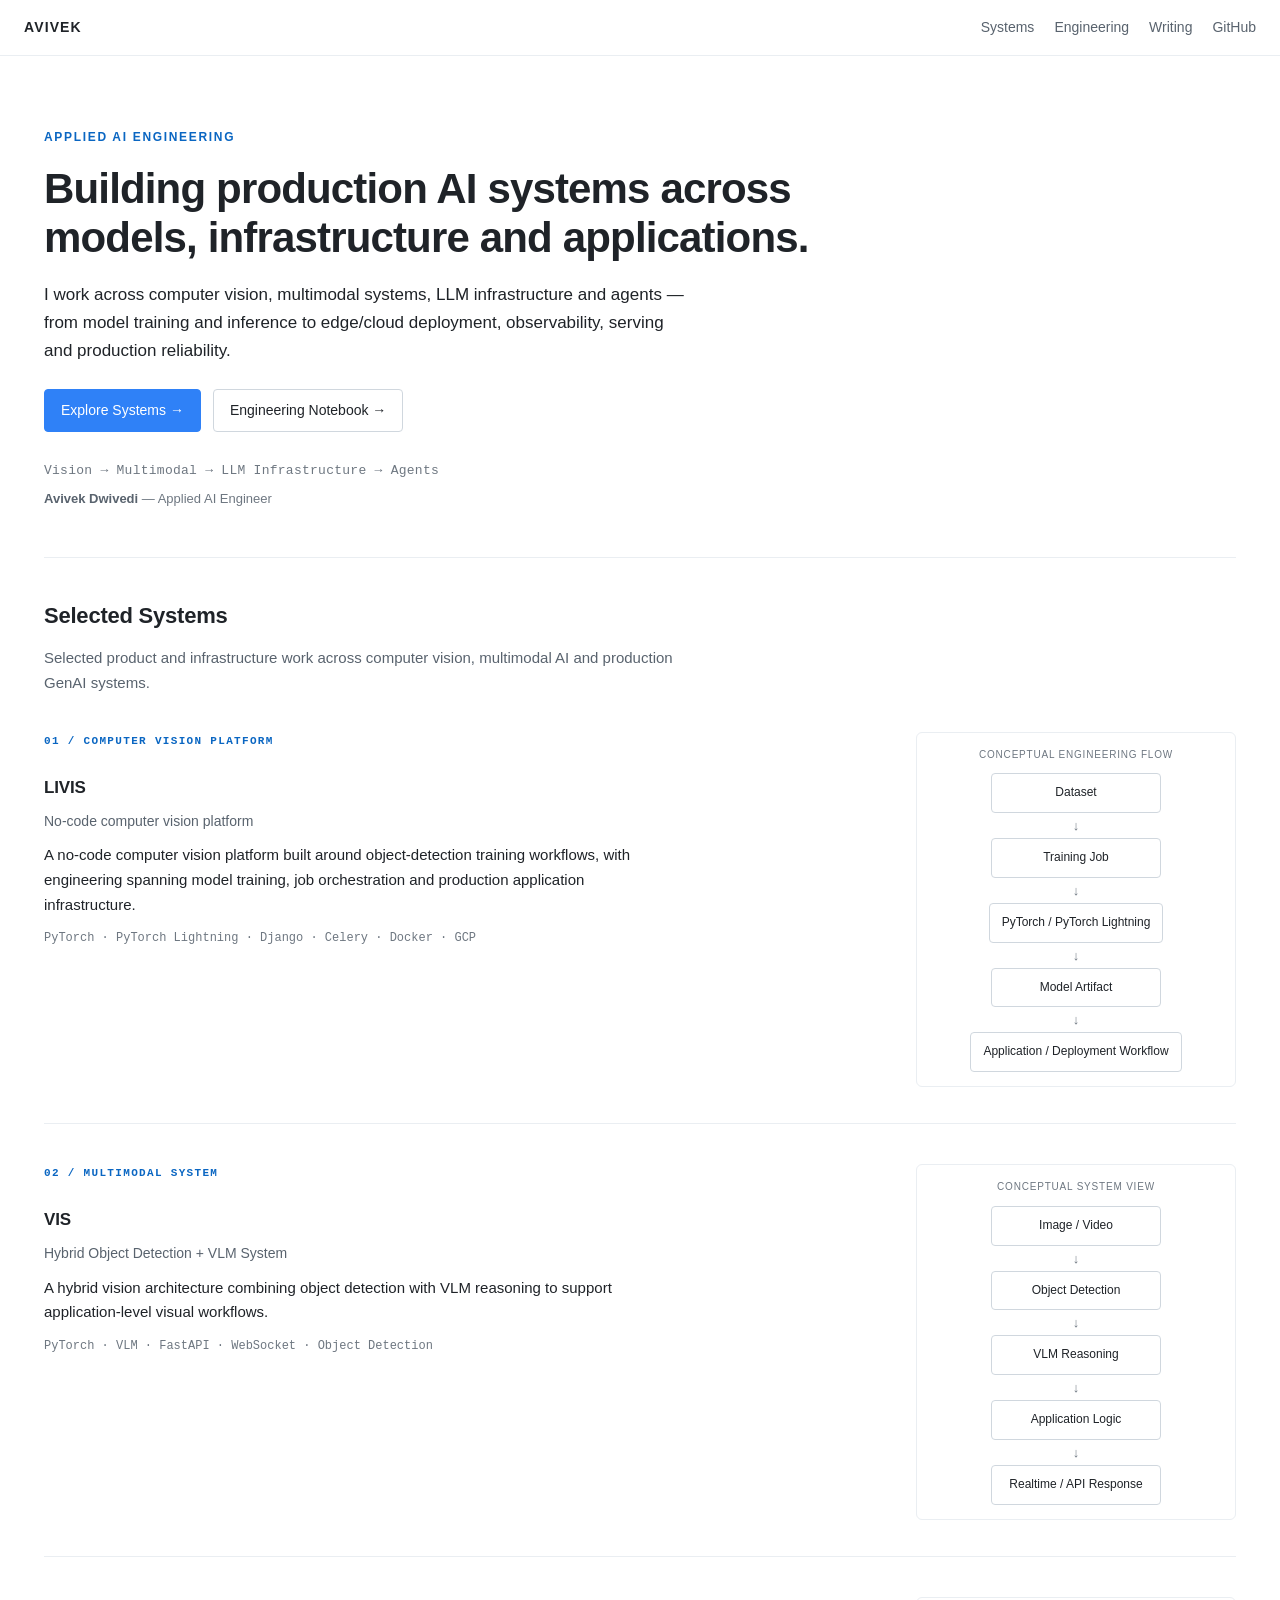
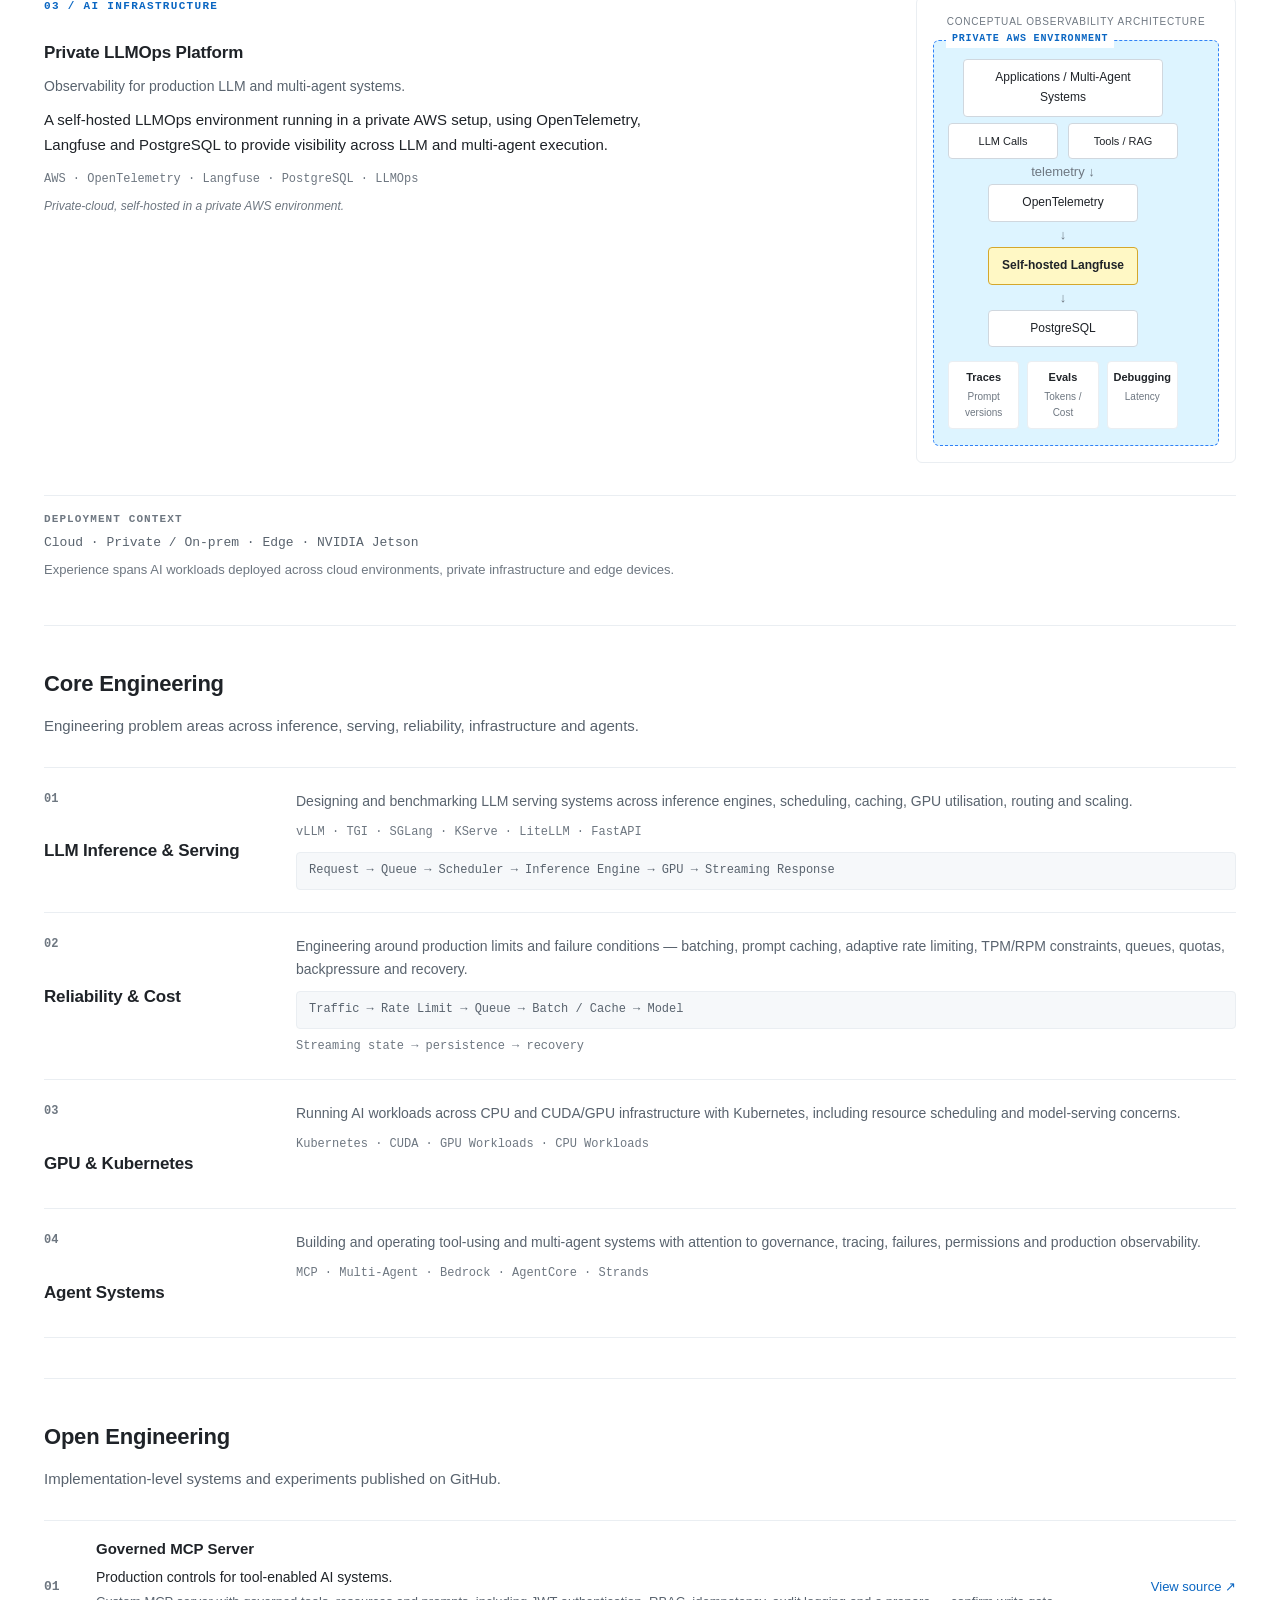
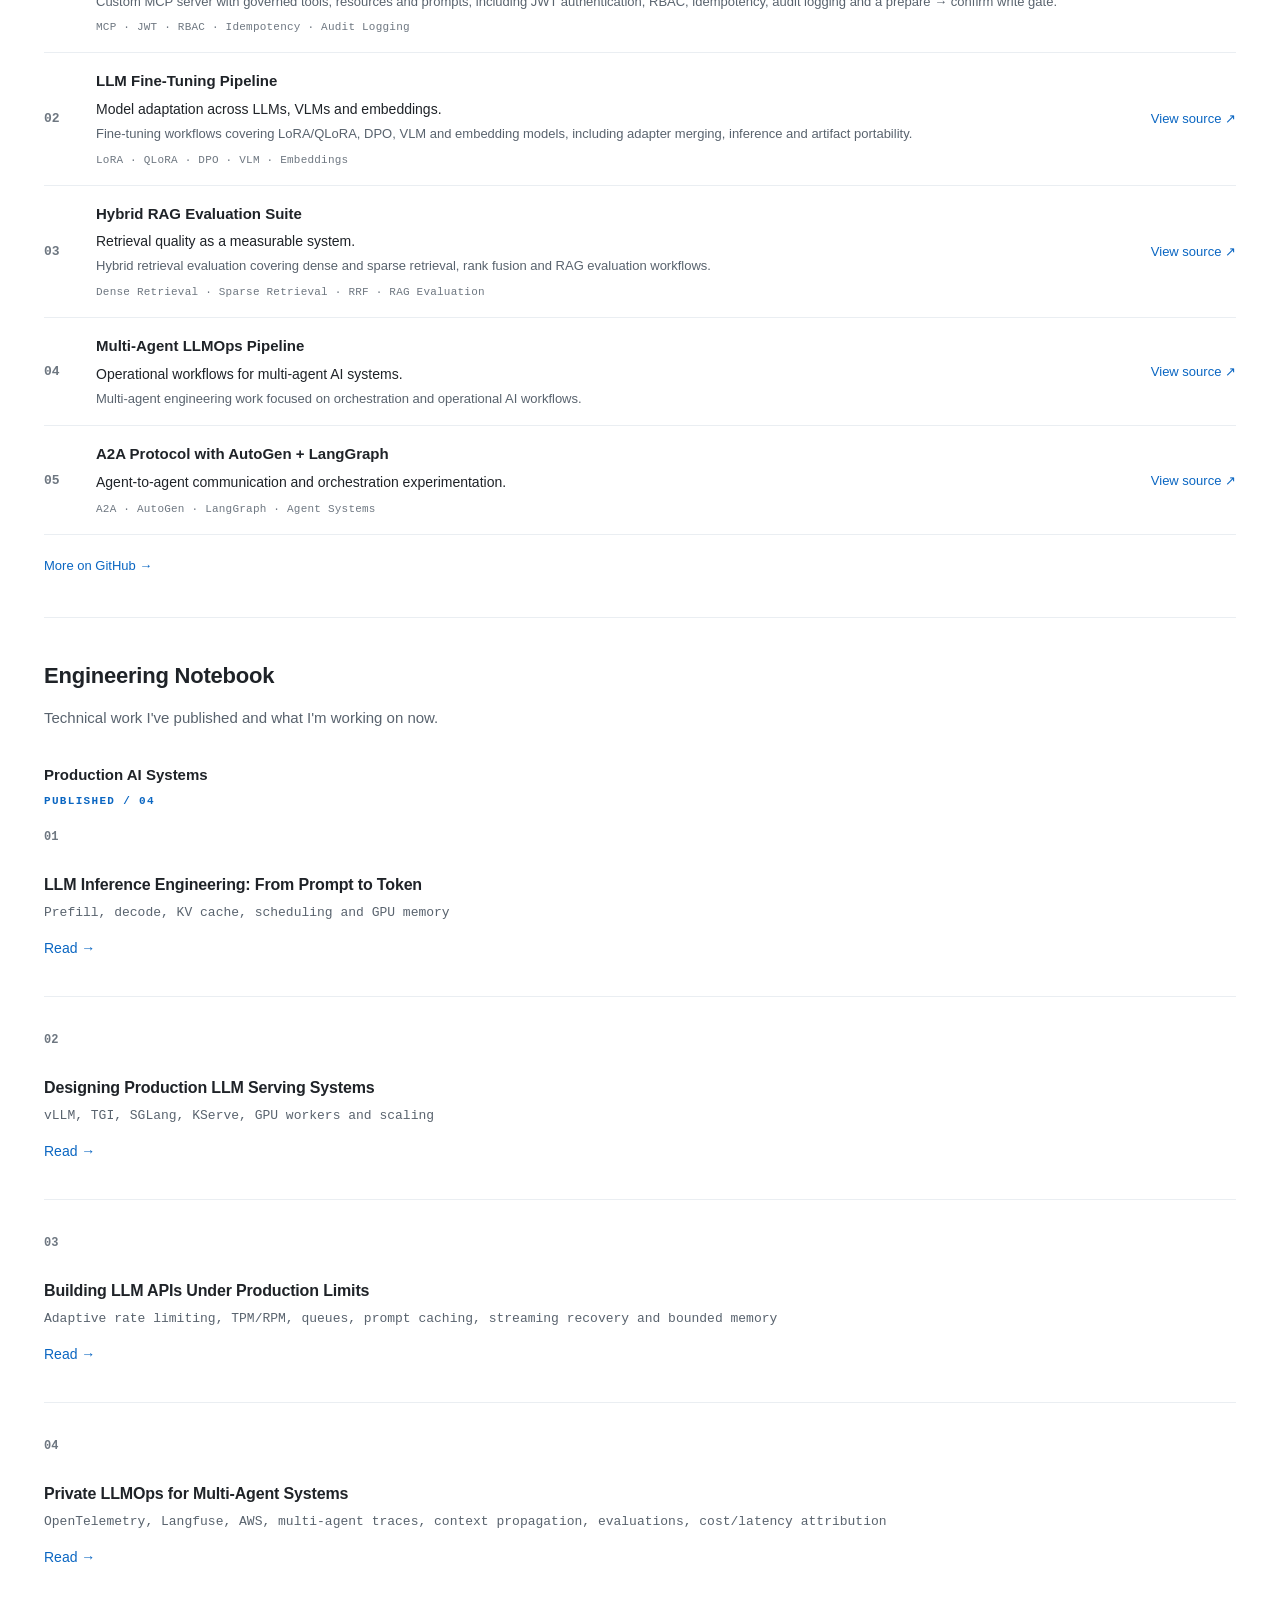
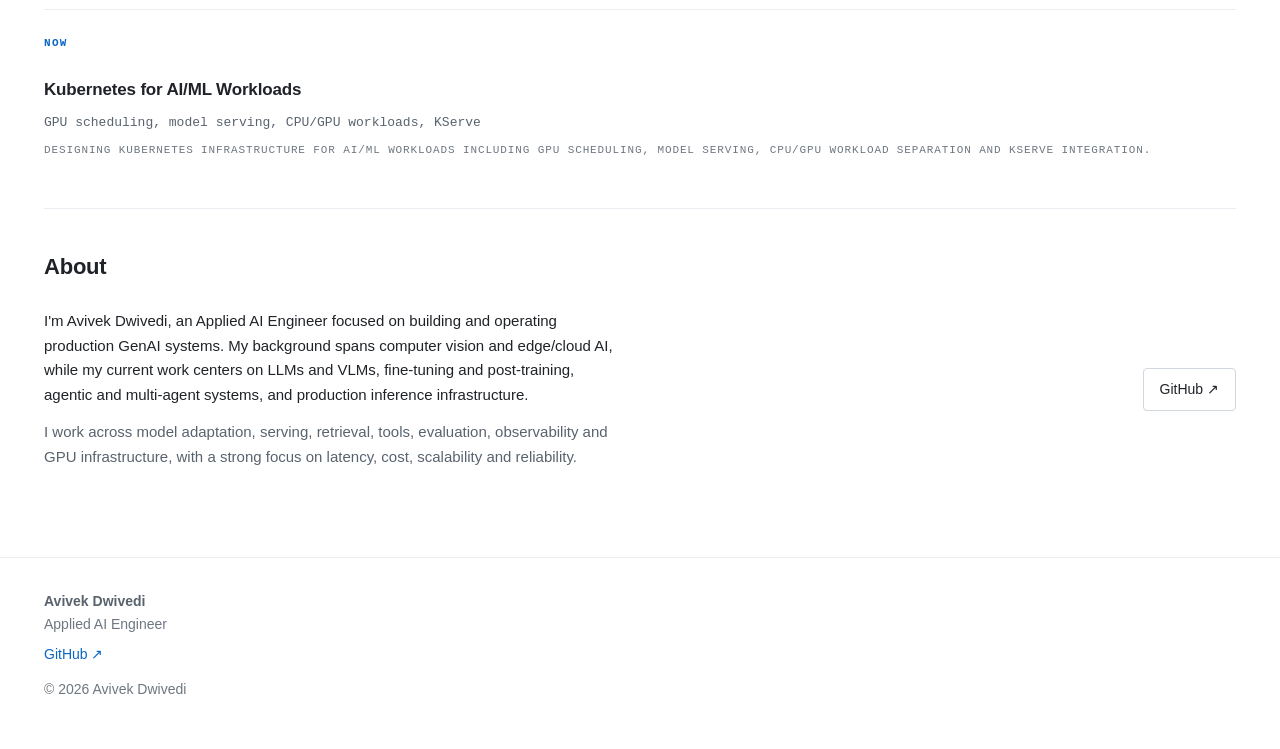
==== commit 5afa85aa: "Add series grouping infrastructure for Engineering Notebook - writing-plan.json: add optional 'serie" ====
--- a/index.html
+++ b/index.html
@@ -275,6 +275,7 @@
       <div id="writing-plan" class="notebook">
         <!-- Static fallback (replaced by JS if fetch succeeds) -->
         <div class="notebook-block">
+          <p class="notebook-series-label">Production AI Systems</p>
           <p class="notebook-label">Published / 04</p>
 
           <div class="notebook-pub-item">
--- a/styles.css
+++ b/styles.css
@@ -1684,4 +1684,12 @@
 .notebook-pub-item .notebook-link { margin-top: 6px; display: inline-block; }
 
 /* Hide old featured-writing/roadmap/coming/serving-mini/vis-diagram no longer used on home */
-.featured-writing, .roadmap, .coming-heading, .coming-list, .serving-mini, .vis-diagram { display: none; }+.featured-writing, .roadmap, .coming-heading, .coming-list, .serving-mini, .vis-diagram { display: none; }
+
+/* Series group label inside Engineering Notebook */
+.notebook-series-label {
+  font-size: 15px;
+  font-weight: 700;
+  color: var(--text);
+  margin: 0 0 4px;
+}
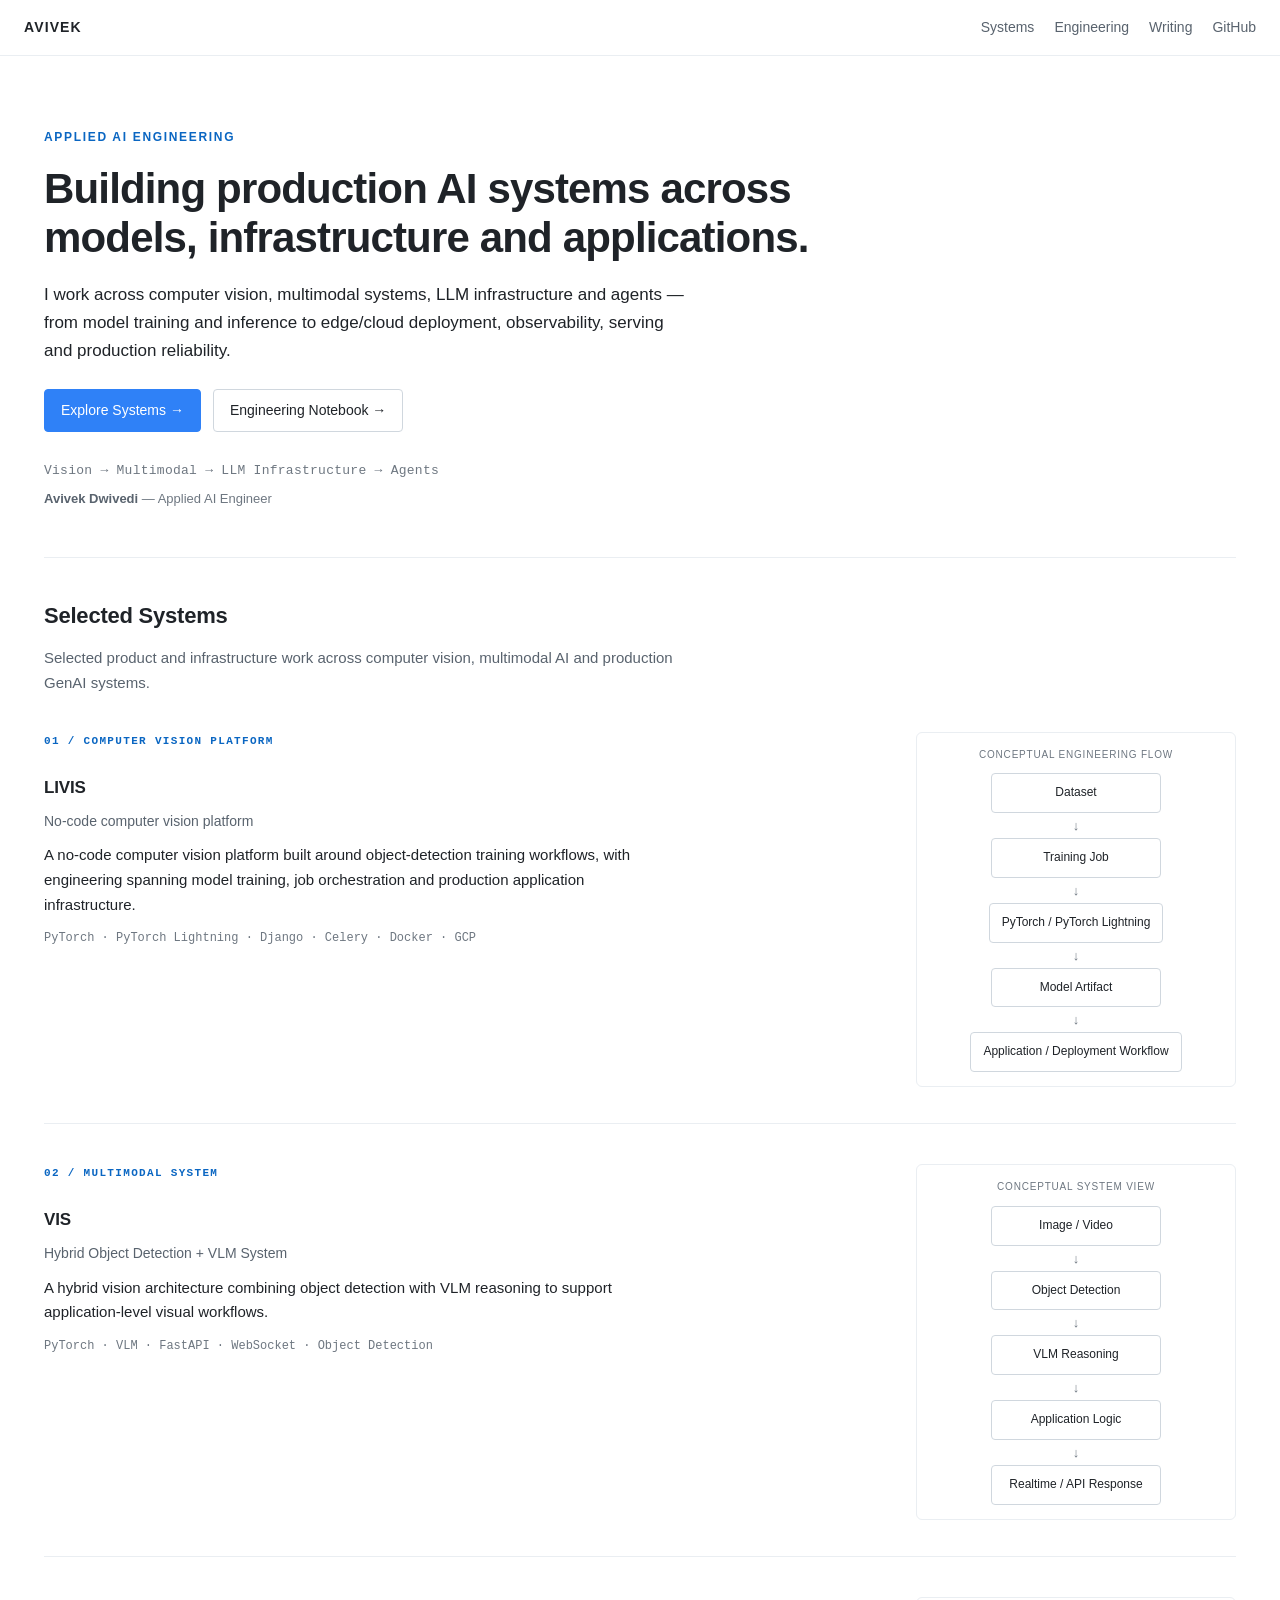
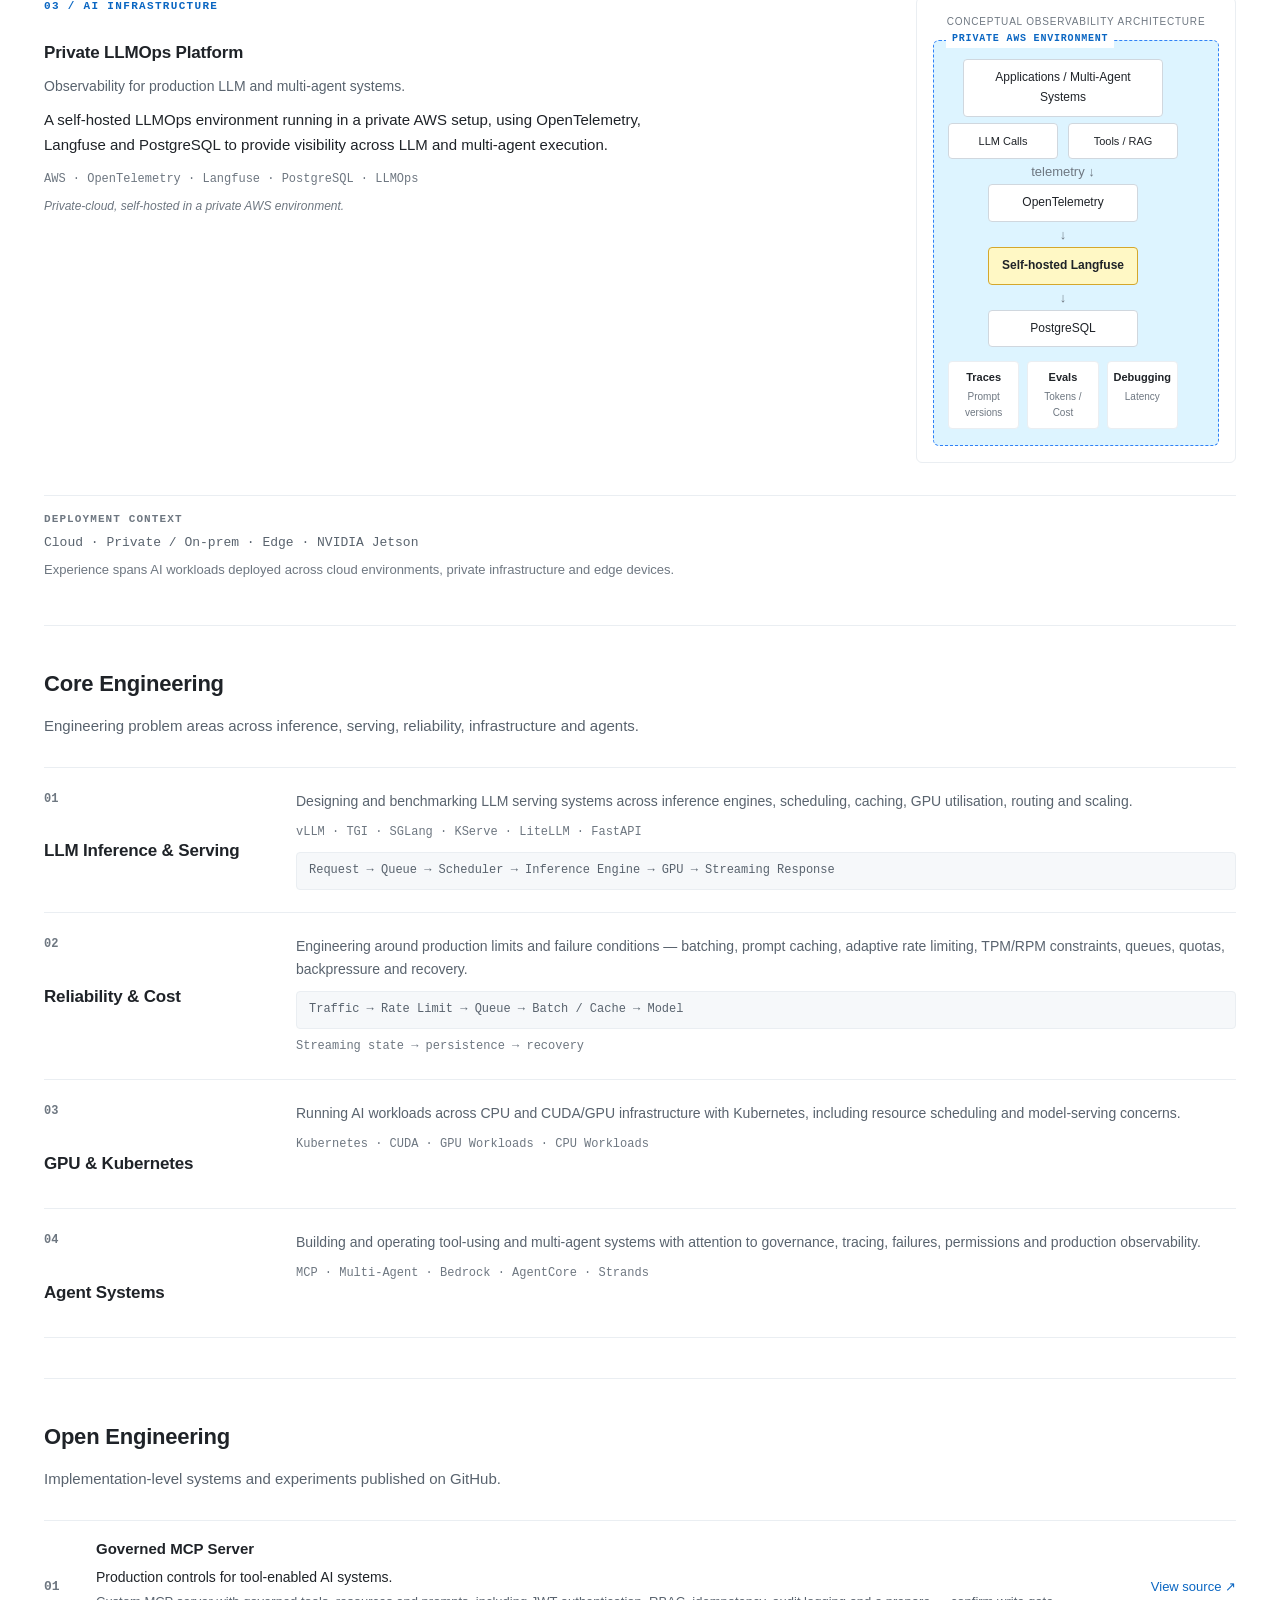
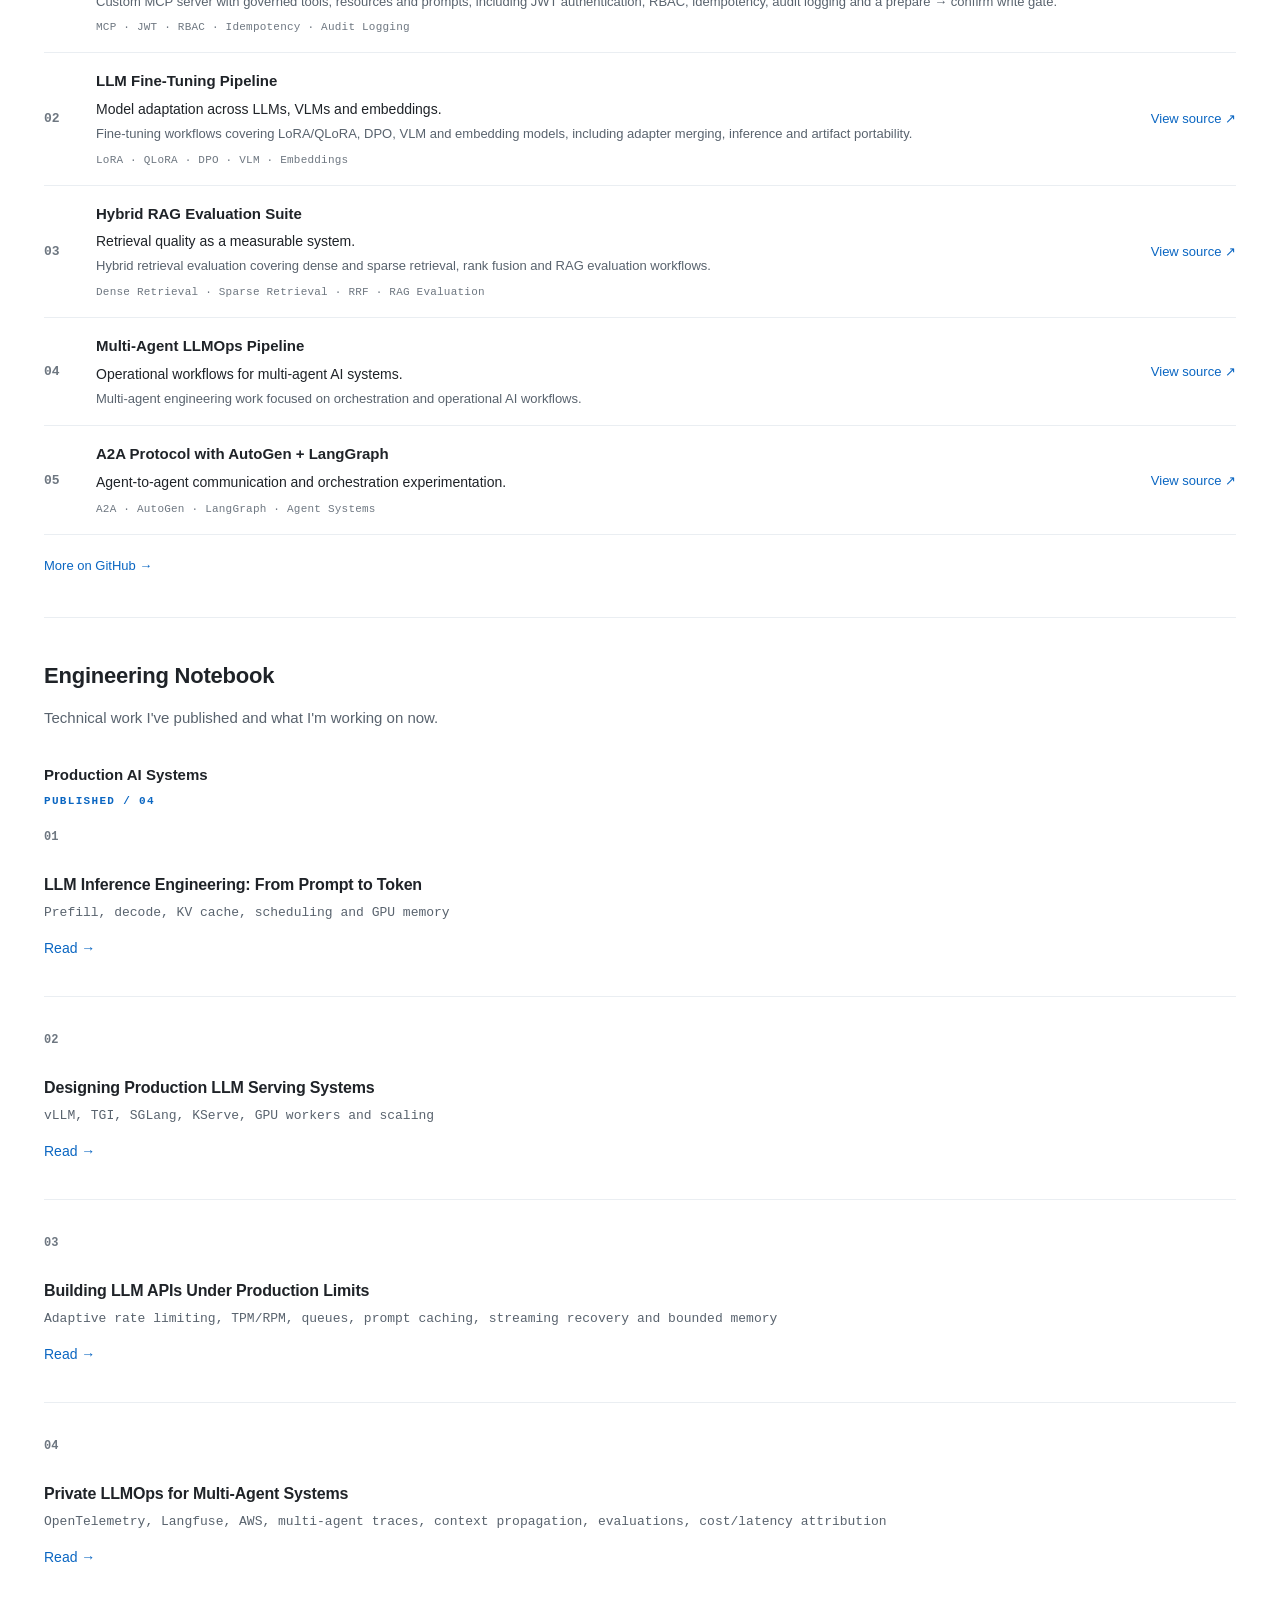
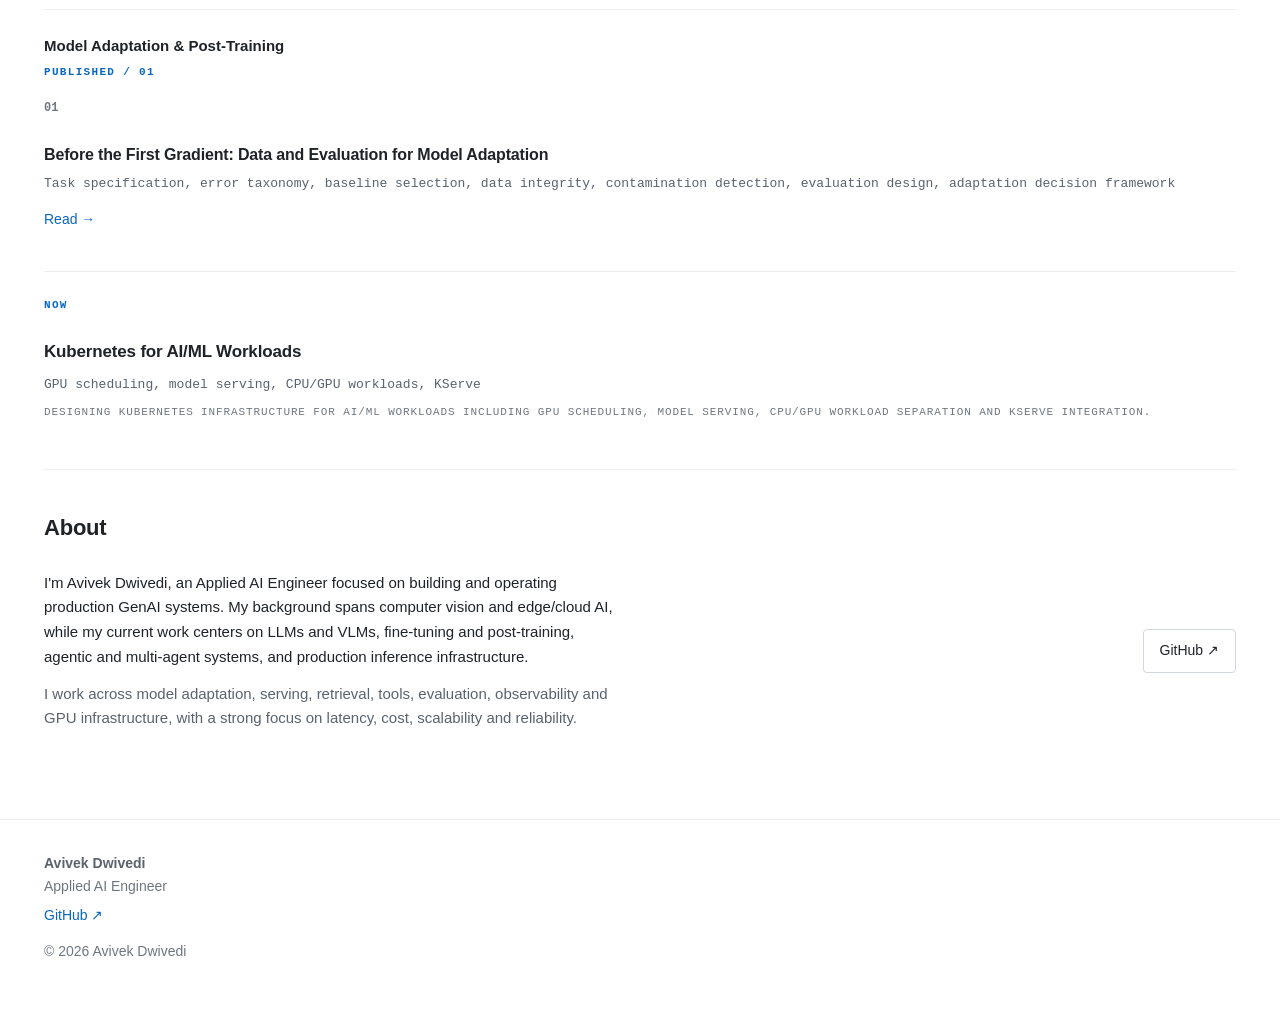
==== commit 6178313c: "Publish Series 02 Article 01: Before the First Gradient - New article: articles/before-the-first-gra" ====
--- a/index.html
+++ b/index.html
@@ -316,6 +316,20 @@
         <hr class="div">
 
         <div class="notebook-block">
+          <p class="notebook-series-label">Model Adaptation & Post-Training</p>
+          <p class="notebook-label">Published / 01</p>
+
+          <div class="notebook-pub-item">
+            <span class="notebook-num">01</span>
+            <h3 class="notebook-title">Before the First Gradient: Data and Evaluation for Model Adaptation</h3>
+            <p class="notebook-focus">Task Specification · Error Taxonomy · Baselines · Data Integrity · Contamination · Adaptation Decision</p>
+            <a class="notebook-link" href="/articles/before-the-first-gradient.html">Read →</a>
+          </div>
+        </div>
+
+        <hr class="div">
+
+        <div class="notebook-block">
           <p class="notebook-label">Now</p>
           <h3 class="notebook-title">Kubernetes for AI/ML Workloads</h3>
           <p class="notebook-focus">GPU Scheduling · Model Serving · CPU/GPU Workloads · KServe</p>
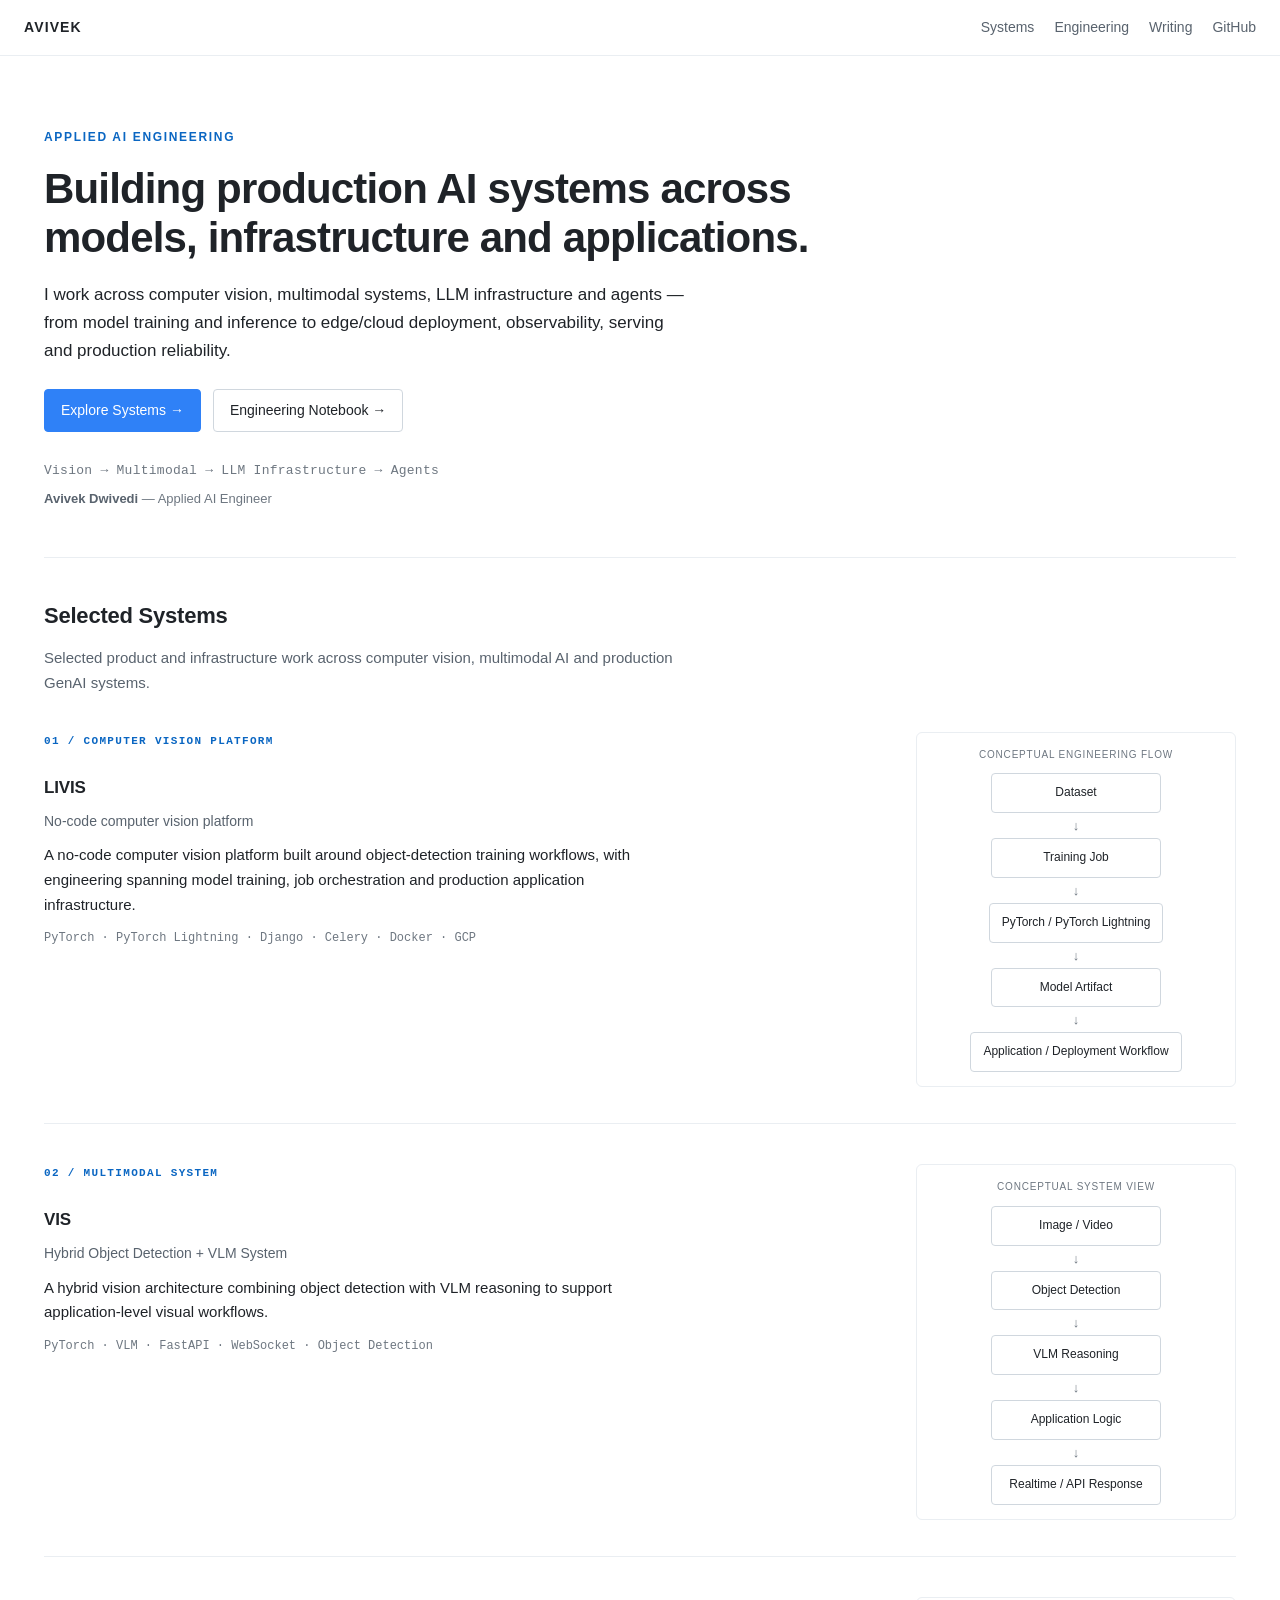
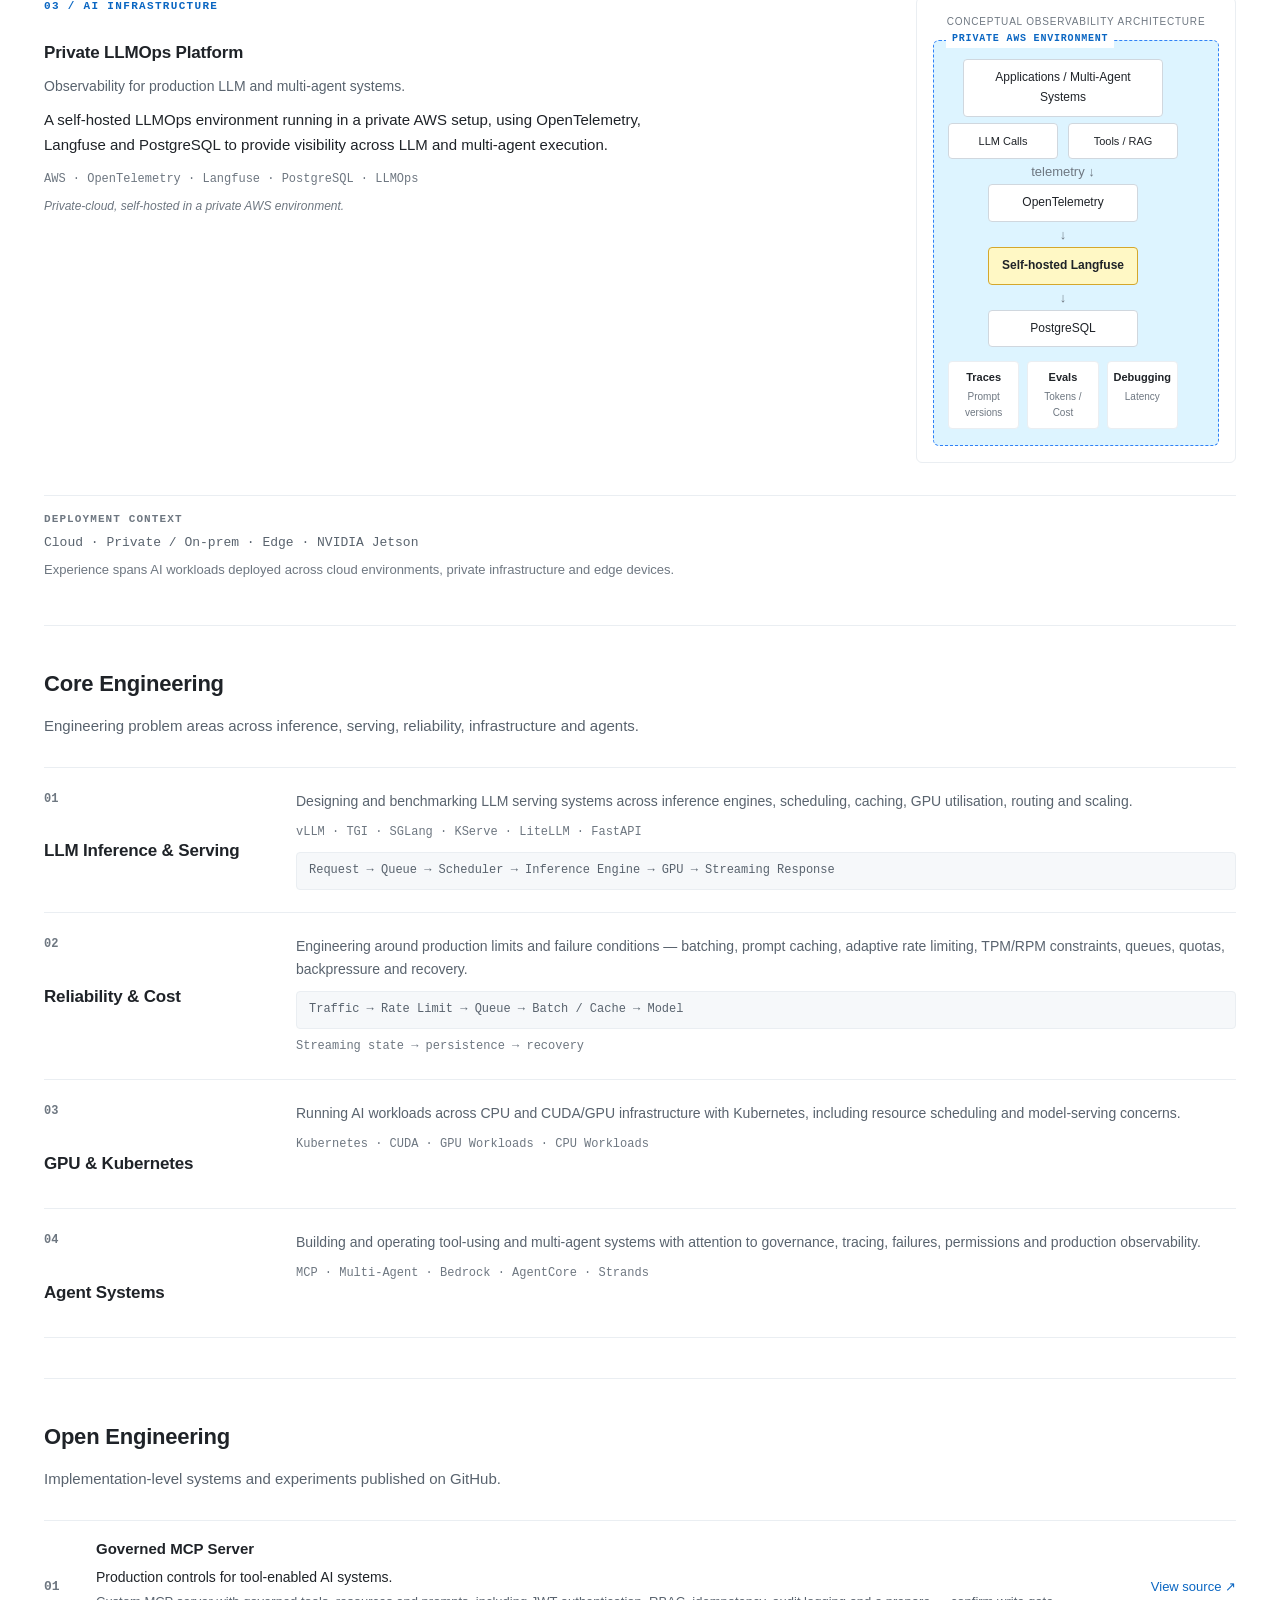
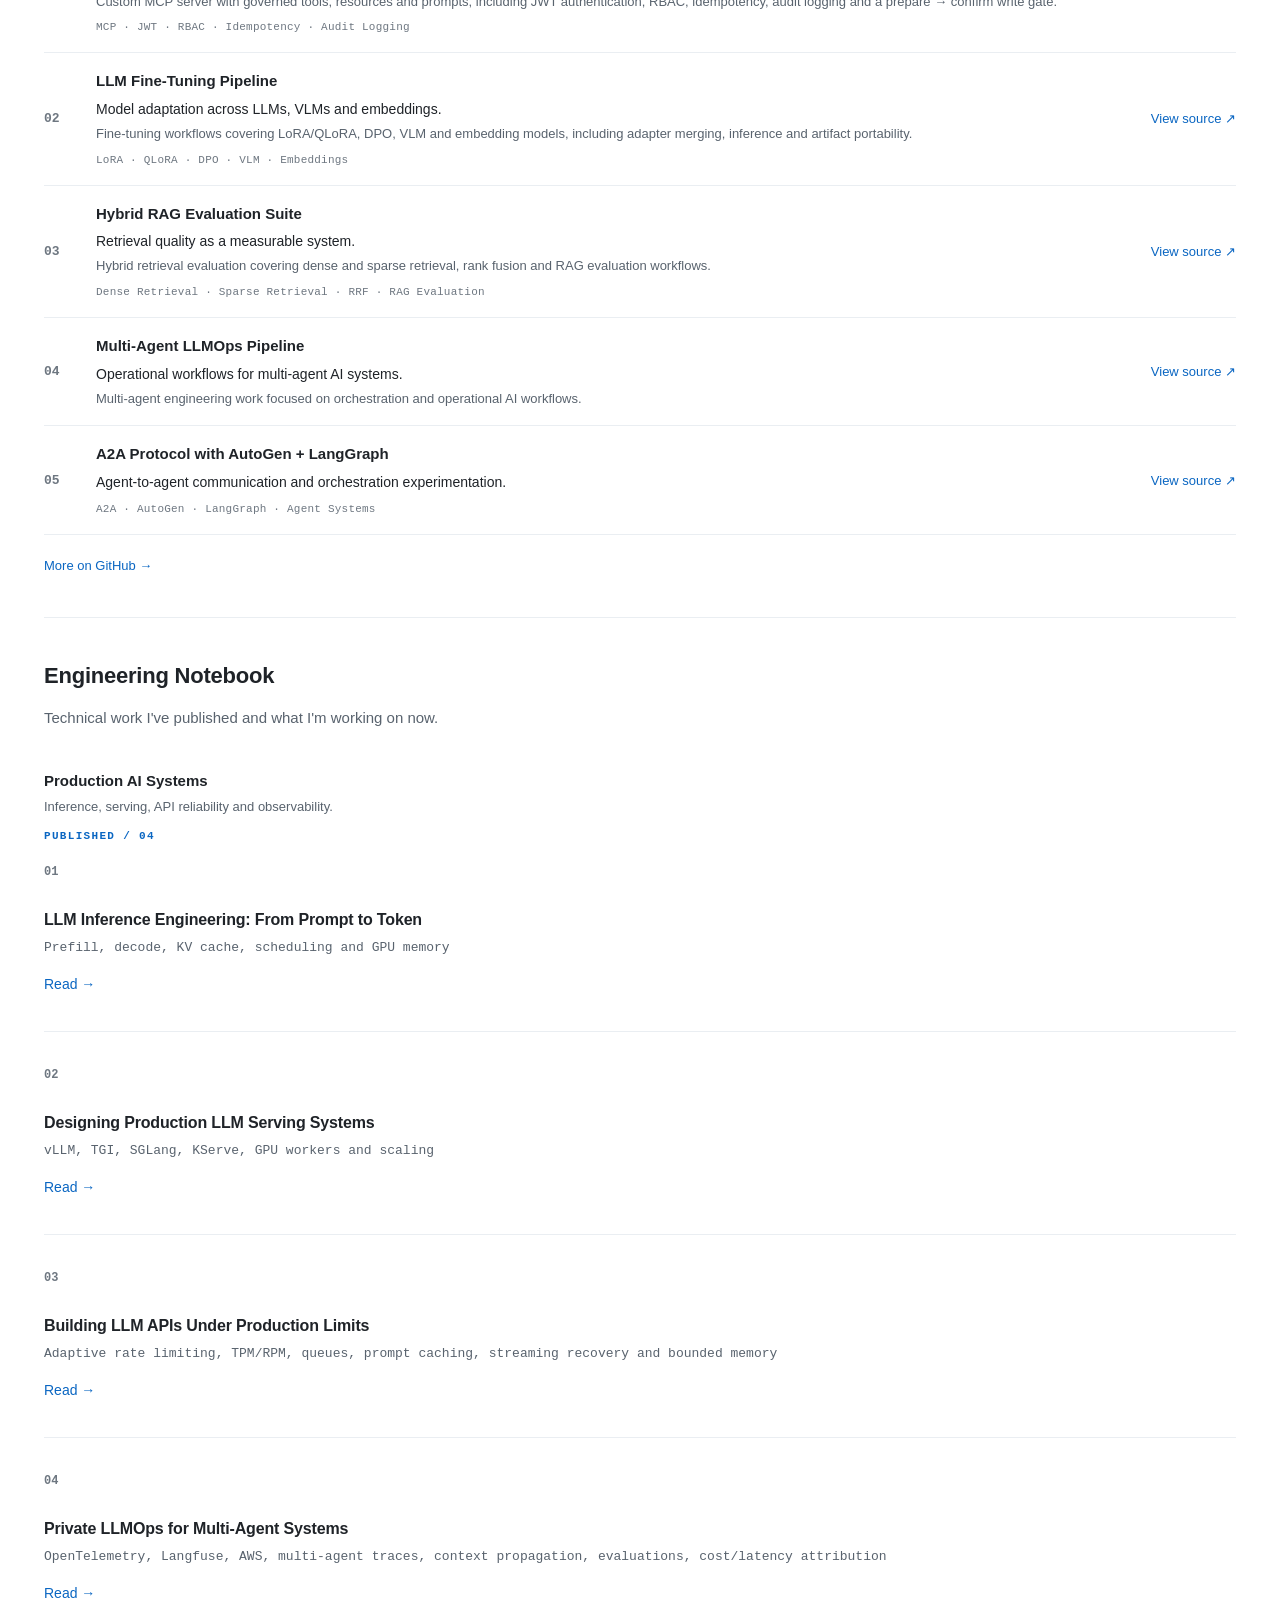
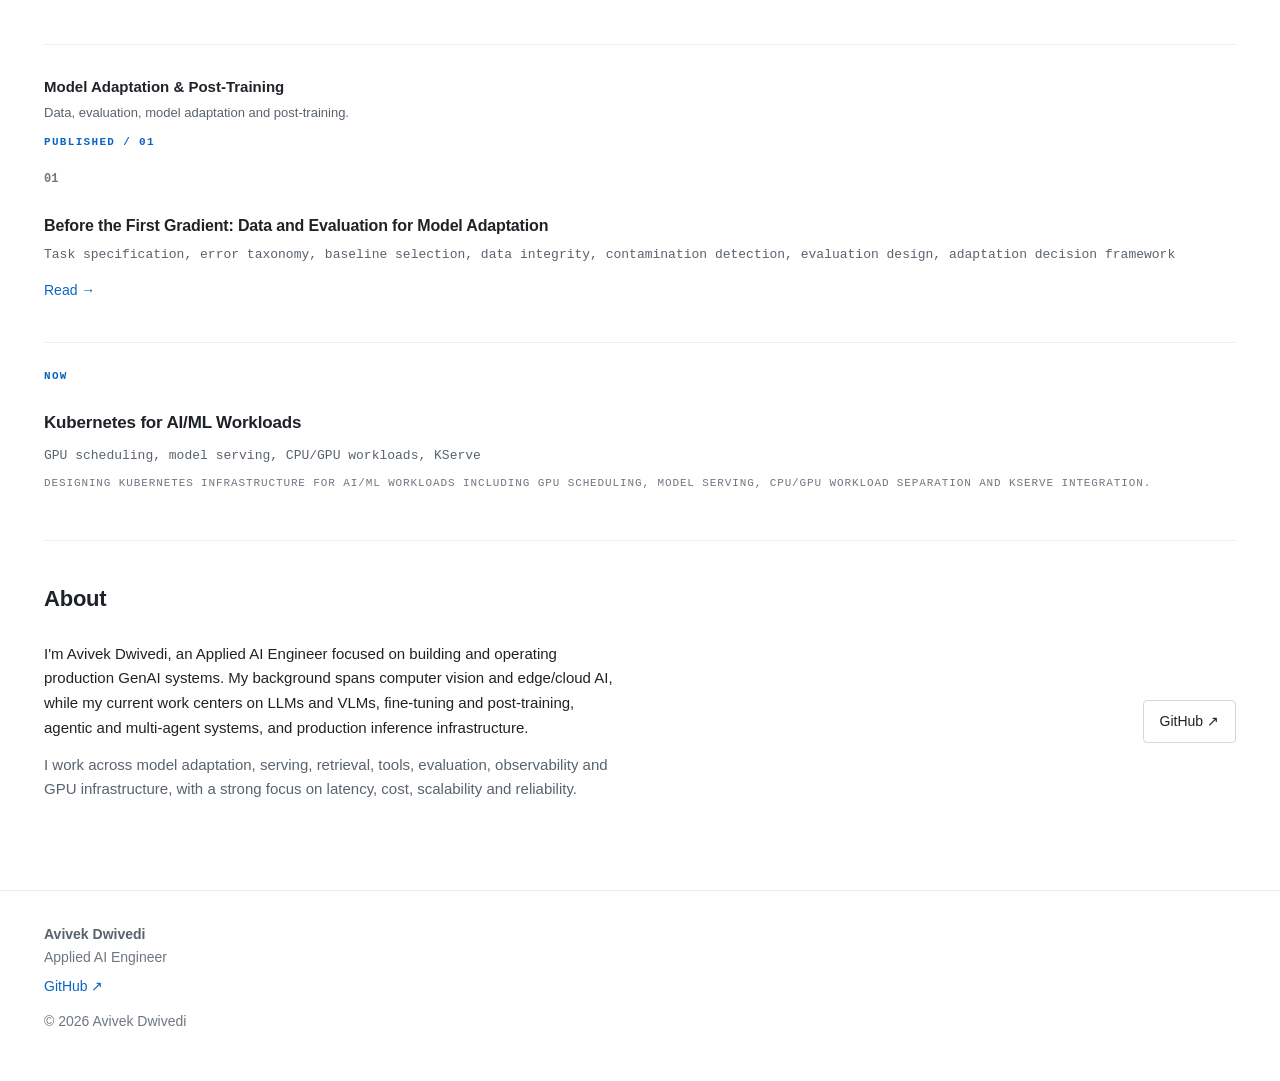
==== commit 22decacc: "Fix Engineering Notebook series hierarchy and article navigation - Add series descriptions to JS ren" ====
--- a/index.html
+++ b/index.html
@@ -276,6 +276,7 @@
         <!-- Static fallback (replaced by JS if fetch succeeds) -->
         <div class="notebook-block">
           <p class="notebook-series-label">Production AI Systems</p>
+          <p class="notebook-series-desc">Inference, serving, API reliability and observability.</p>
           <p class="notebook-label">Published / 04</p>
 
           <div class="notebook-pub-item">
@@ -317,6 +318,7 @@
 
         <div class="notebook-block">
           <p class="notebook-series-label">Model Adaptation & Post-Training</p>
+          <p class="notebook-series-desc">Data, evaluation, model adaptation and post-training.</p>
           <p class="notebook-label">Published / 01</p>
 
           <div class="notebook-pub-item">
--- a/styles.css
+++ b/styles.css
@@ -1691,5 +1691,14 @@
   font-size: 15px;
   font-weight: 700;
   color: var(--text);
-  margin: 0 0 4px;
+  margin: 0 0 2px;
+}
+.notebook-series-desc {
+  font-size: 13px;
+  color: var(--text-soft);
+  margin: 0 0 10px;
+  max-width: 480px;
+}
+.notebook-block:has(.notebook-series-label) {
+  padding-top: 10px;
 }
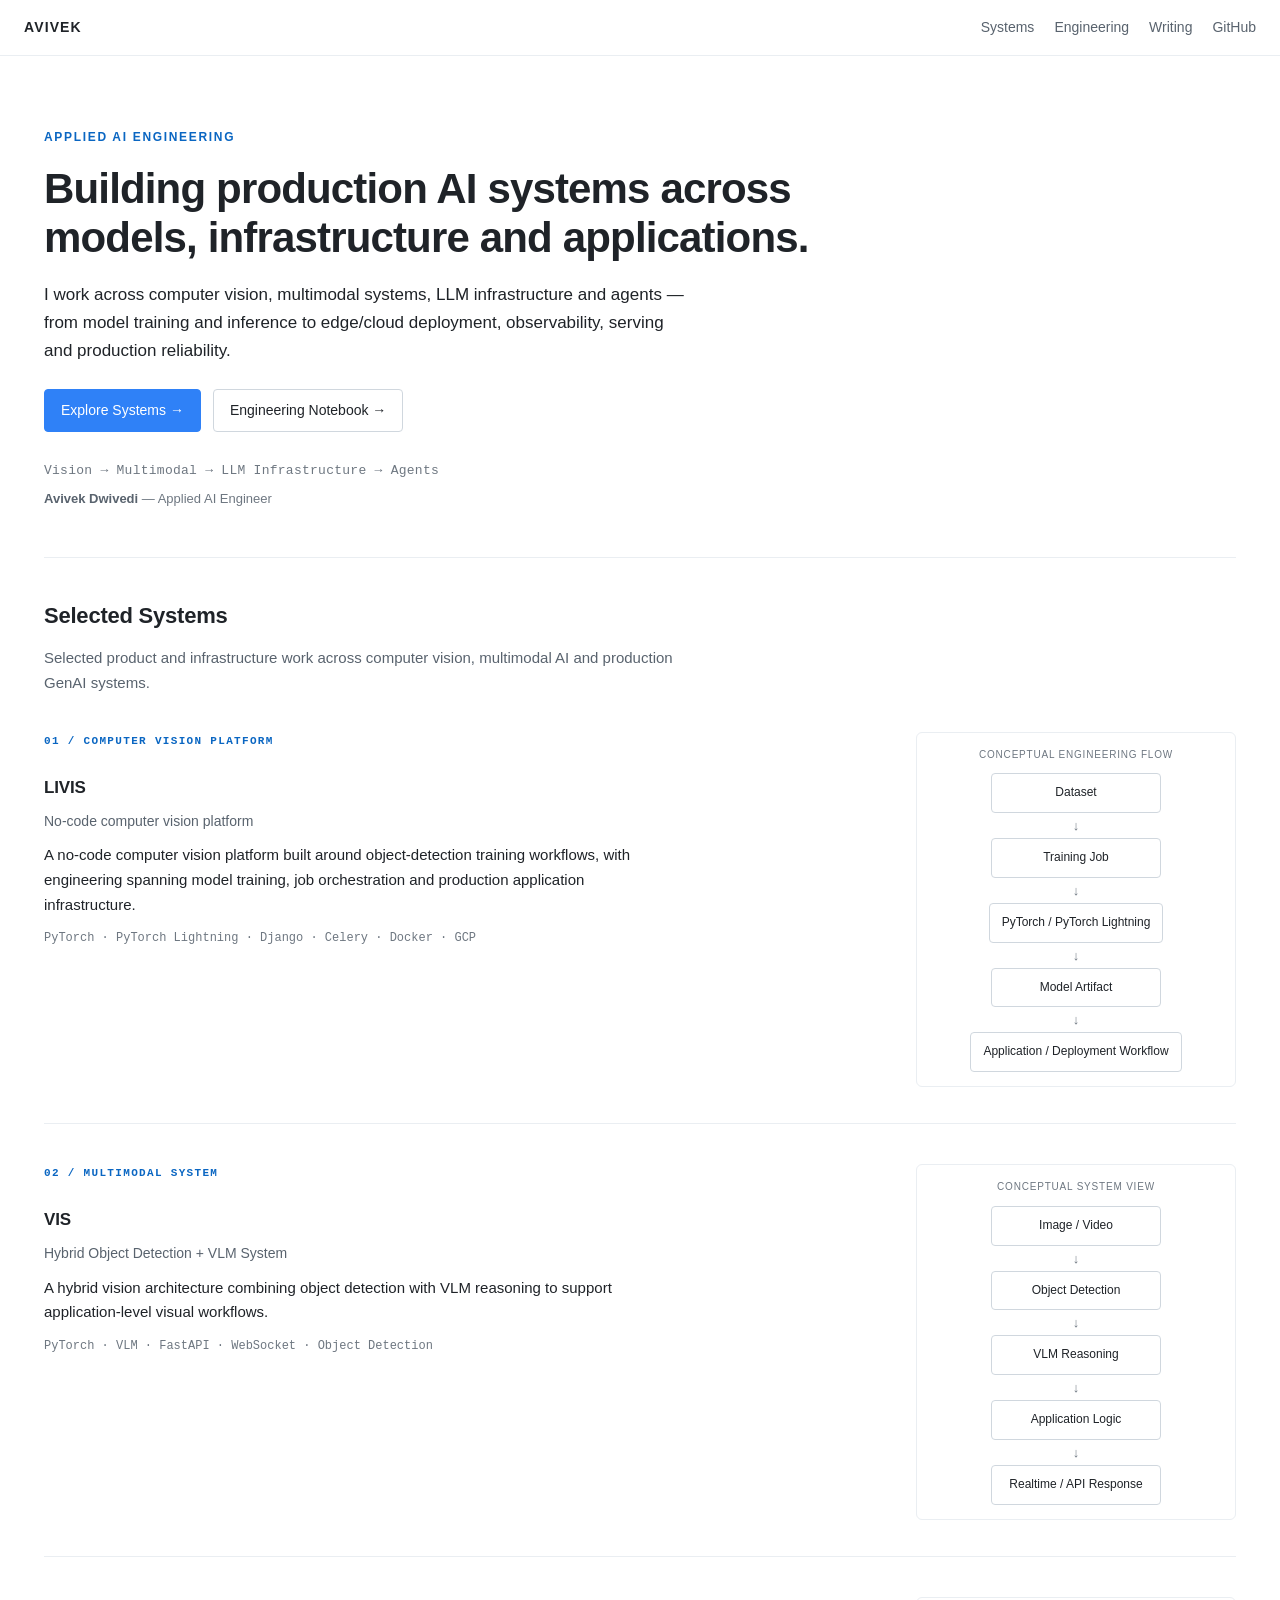
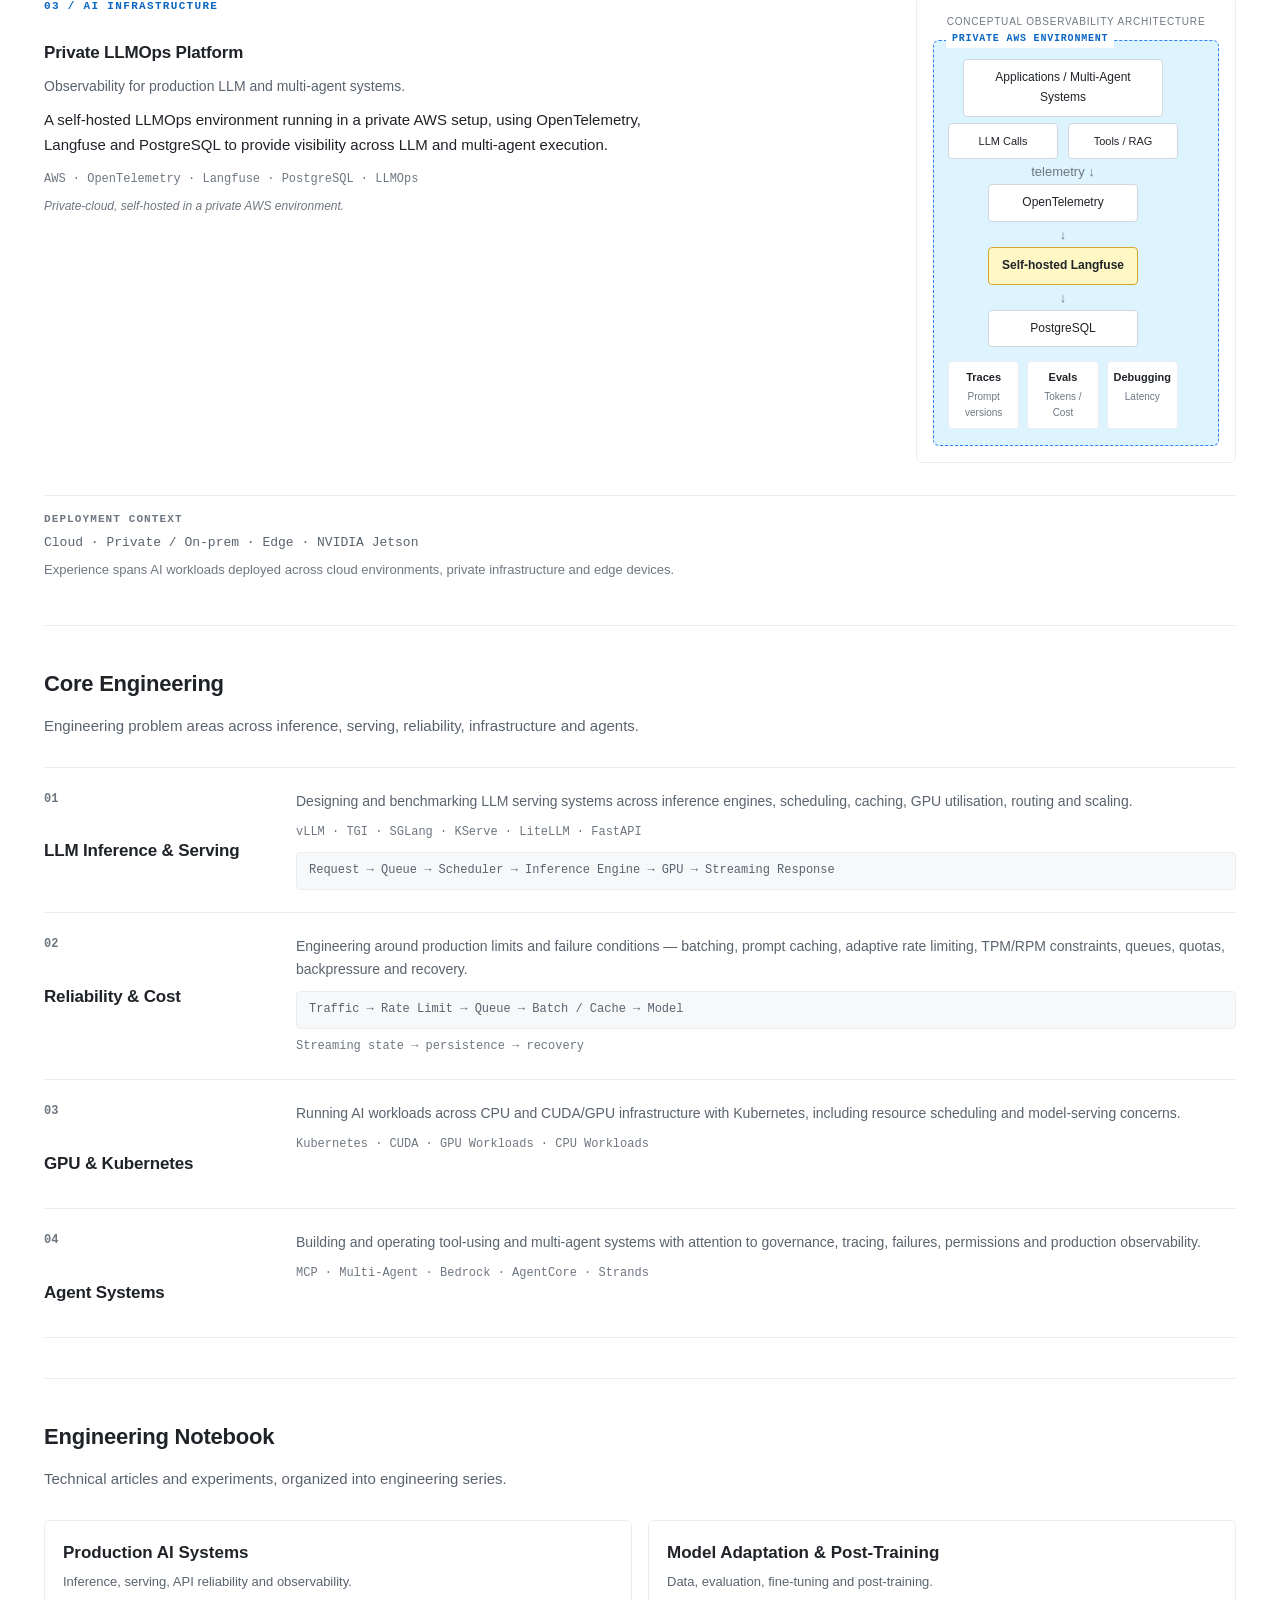
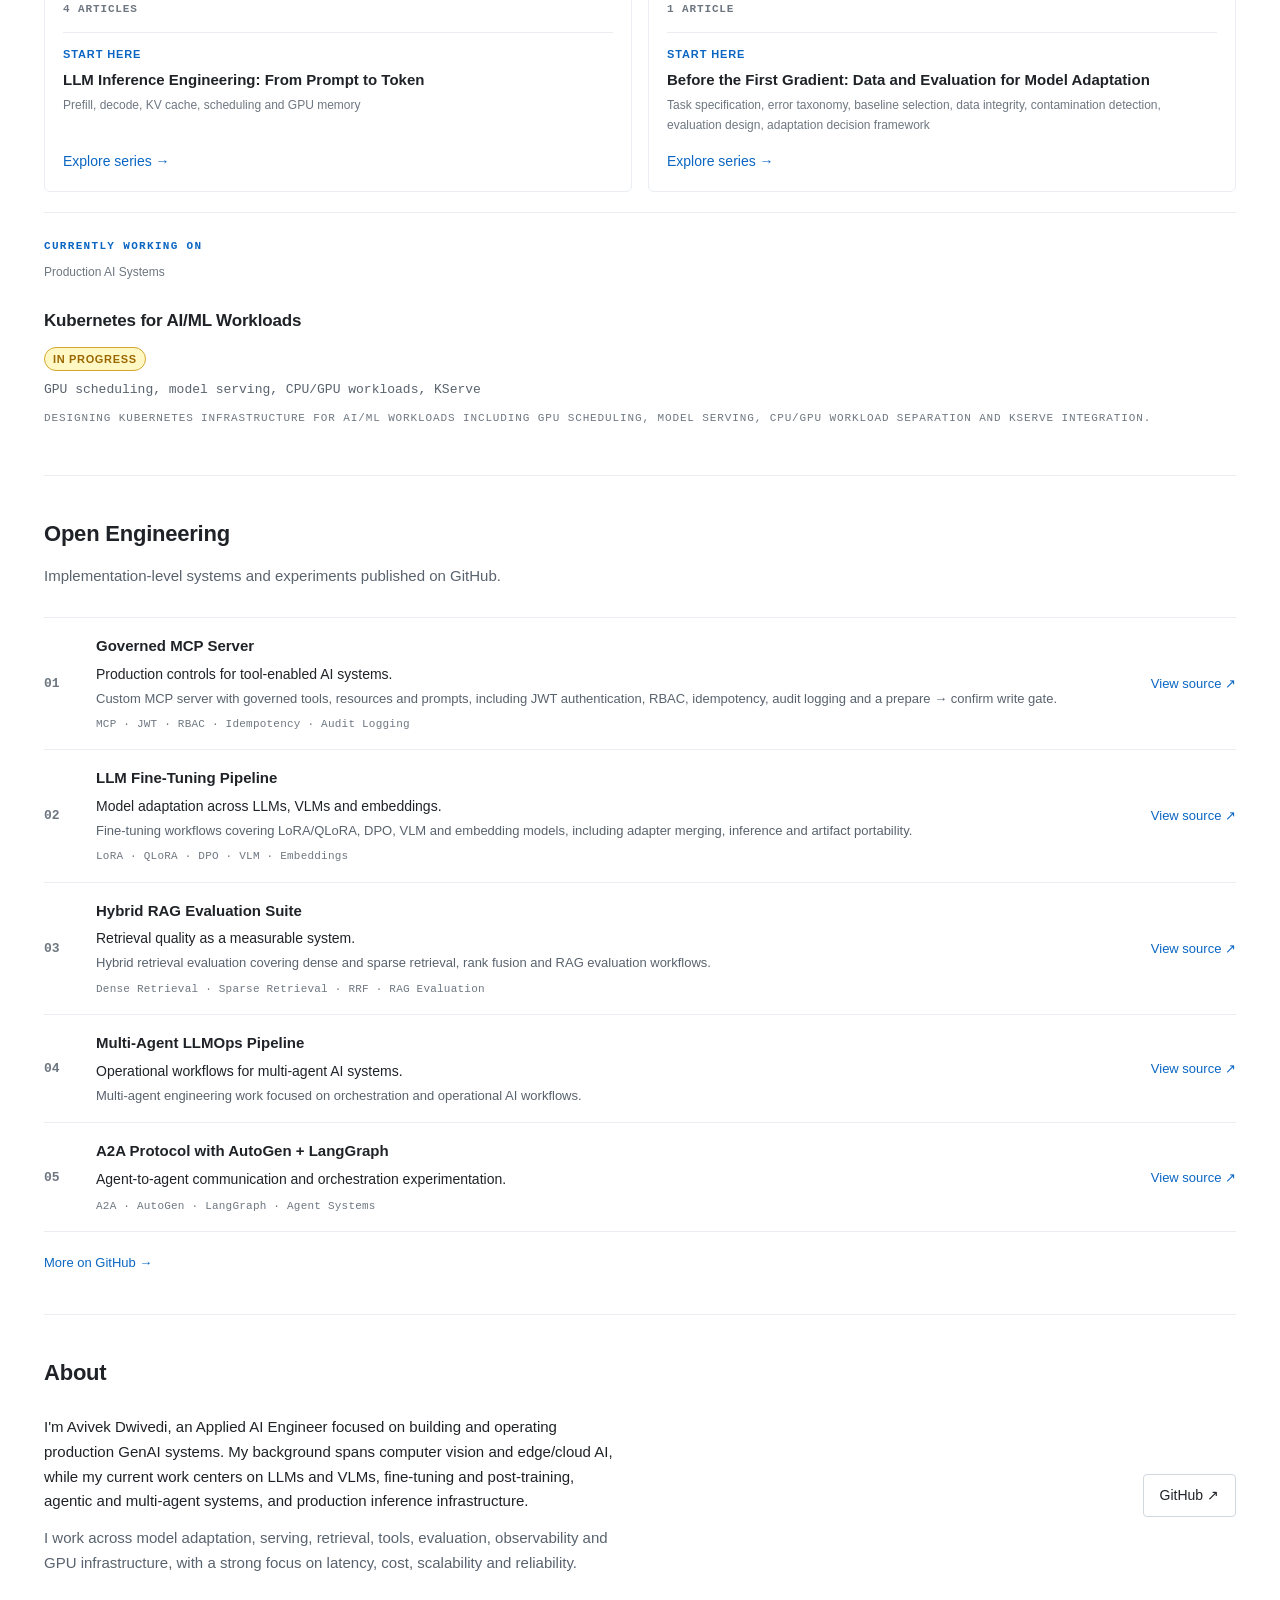
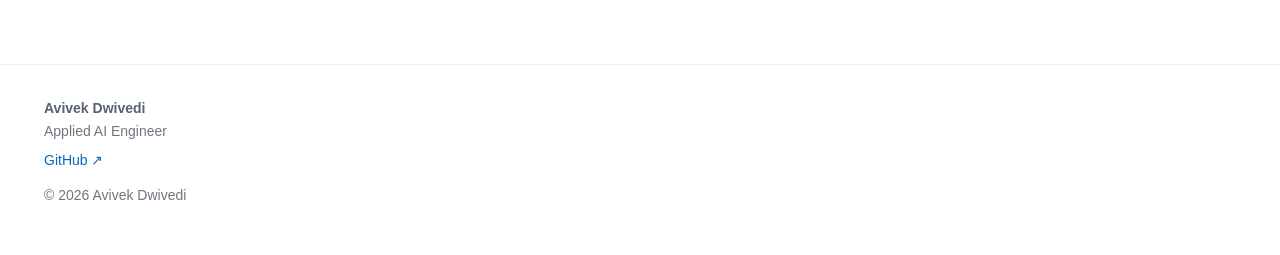
==== commit b180ca32: "Compact series cards on homepage, article index page, series navigation - Homepage: replace full art" ====
--- a/index.html
+++ b/index.html
@@ -204,6 +204,52 @@
       </div>
     </section>
 
+    <!-- Engineering Notebook -->
+    <section class="section" id="writing">
+      <h2>Engineering Notebook</h2>
+      <p class="section-intro">Technical articles and experiments, organized into engineering series.</p>
+
+      <div id="writing-plan" class="notebook">
+        <!-- Static fallback (replaced by JS if fetch succeeds) -->
+        <div class="series-card-grid">
+          <div class="series-card">
+            <p class="series-card-title">Production AI Systems</p>
+            <p class="series-card-desc">Inference, serving, API reliability and observability.</p>
+            <p class="series-card-count">4 articles</p>
+            <div class="series-card-preview">
+              <p class="series-card-preview-label">Start here</p>
+              <a class="series-card-preview-title" href="/articles/llm-inference-engineering.html">LLM Inference Engineering: From Prompt to Token</a>
+              <p class="series-card-preview-focus">Prefill, decode, KV cache, scheduling and GPU memory</p>
+            </div>
+            <a class="series-card-explore" href="/articles/#production-ai-systems">Explore series →</a>
+          </div>
+
+          <div class="series-card">
+            <p class="series-card-title">Model Adaptation & Post-Training</p>
+            <p class="series-card-desc">Data, evaluation, fine-tuning and post-training.</p>
+            <p class="series-card-count">1 article</p>
+            <div class="series-card-preview">
+              <p class="series-card-preview-label">Start here</p>
+              <a class="series-card-preview-title" href="/articles/before-the-first-gradient.html">Before the First Gradient: Data and Evaluation for Model Adaptation</a>
+              <p class="series-card-preview-focus">Task specification, error taxonomy, baseline selection, data integrity, contamination detection, evaluation design, adaptation decision framework</p>
+            </div>
+            <a class="series-card-explore" href="/articles/#model-adaptation">Explore series →</a>
+          </div>
+        </div>
+
+        <hr class="div">
+
+        <div class="notebook-block">
+          <p class="notebook-label">Currently working on</p>
+          <p class="notebook-series-ref">Production AI Systems</p>
+          <h3 class="notebook-title">Kubernetes for AI/ML Workloads</h3>
+          <span class="tag tag-status">In progress</span>
+          <p class="notebook-focus">GPU Scheduling · Model Serving · CPU/GPU Workloads · KServe</p>
+          <p class="notebook-working">Designing Kubernetes infrastructure for AI/ML workloads including GPU scheduling, model serving, CPU/GPU workload separation and KServe integration.</p>
+        </div>
+      </div>
+    </section>
+
     <!-- Open Engineering -->
     <section class="section" id="open-engineering">
       <h2>Open Engineering</h2>
@@ -265,79 +311,6 @@
       </div>
 
       <p class="more-github"><a href="https://github.com/avivek-dwivedi" rel="noopener">More on GitHub →</a></p>
-    </section>
-
-    <!-- Engineering Notebook -->
-    <section class="section" id="writing">
-      <h2>Engineering Notebook</h2>
-      <p class="section-intro">Technical work I've published and what I'm working on now.</p>
-
-      <div id="writing-plan" class="notebook">
-        <!-- Static fallback (replaced by JS if fetch succeeds) -->
-        <div class="notebook-block">
-          <p class="notebook-series-label">Production AI Systems</p>
-          <p class="notebook-series-desc">Inference, serving, API reliability and observability.</p>
-          <p class="notebook-label">Published / 04</p>
-
-          <div class="notebook-pub-item">
-            <span class="notebook-num">01</span>
-            <h3 class="notebook-title">LLM Inference Engineering: From Prompt to Token</h3>
-            <p class="notebook-focus">Prefill · Decode · KV Cache · Scheduling · GPU Memory</p>
-            <a class="notebook-link" href="/articles/llm-inference-engineering.html">Read →</a>
-          </div>
-
-          <hr class="div">
-
-          <div class="notebook-pub-item">
-            <span class="notebook-num">02</span>
-            <h3 class="notebook-title">Designing Production LLM Serving Systems</h3>
-            <p class="notebook-focus">vLLM · TGI · SGLang · KServe · GPU Workers · Scaling</p>
-            <a class="notebook-link" href="/articles/production-llm-serving.html">Read →</a>
-          </div>
-
-          <hr class="div">
-
-          <div class="notebook-pub-item">
-            <span class="notebook-num">03</span>
-            <h3 class="notebook-title">Building LLM APIs Under Production Limits</h3>
-            <p class="notebook-focus">Adaptive Rate Limiting · TPM/RPM · Queues · Prompt Caching · Streaming Recovery · Bounded Memory</p>
-            <a class="notebook-link" href="/articles/llm-api-production-limits.html">Read →</a>
-          </div>
-
-          <hr class="div">
-
-          <div class="notebook-pub-item">
-            <span class="notebook-num">04</span>
-            <h3 class="notebook-title">Private LLMOps for Multi-Agent Systems</h3>
-            <p class="notebook-focus">OpenTelemetry · Langfuse · AWS · Multi-Agent Traces · Context Propagation · Evaluations · Cost/Latency Attribution</p>
-            <a class="notebook-link" href="/articles/private-llmops-multi-agent.html">Read →</a>
-          </div>
-        </div>
-
-        <hr class="div">
-
-        <div class="notebook-block">
-          <p class="notebook-series-label">Model Adaptation & Post-Training</p>
-          <p class="notebook-series-desc">Data, evaluation, model adaptation and post-training.</p>
-          <p class="notebook-label">Published / 01</p>
-
-          <div class="notebook-pub-item">
-            <span class="notebook-num">01</span>
-            <h3 class="notebook-title">Before the First Gradient: Data and Evaluation for Model Adaptation</h3>
-            <p class="notebook-focus">Task Specification · Error Taxonomy · Baselines · Data Integrity · Contamination · Adaptation Decision</p>
-            <a class="notebook-link" href="/articles/before-the-first-gradient.html">Read →</a>
-          </div>
-        </div>
-
-        <hr class="div">
-
-        <div class="notebook-block">
-          <p class="notebook-label">Now</p>
-          <h3 class="notebook-title">Kubernetes for AI/ML Workloads</h3>
-          <p class="notebook-focus">GPU Scheduling · Model Serving · CPU/GPU Workloads · KServe</p>
-          <p class="notebook-working">Designing Kubernetes infrastructure for AI/ML workloads including GPU scheduling, model serving, CPU/GPU workload separation and KServe integration.</p>
-        </div>
-      </div>
     </section>
 
     <!-- About -->
--- a/styles.css
+++ b/styles.css
@@ -1701,4 +1701,188 @@
 }
 .notebook-block:has(.notebook-series-label) {
   padding-top: 10px;
+}
+
+/* --- Series summary cards (homepage Engineering Notebook) --- */
+.series-card-grid {
+  display: grid;
+  grid-template-columns: repeat(auto-fit, minmax(280px, 1fr));
+  gap: 16px;
+}
+.series-card {
+  border: 1px solid var(--border-soft);
+  border-radius: var(--radius);
+  padding: 18px;
+  background: var(--bg);
+  display: flex;
+  flex-direction: column;
+}
+.series-card-title {
+  font-size: 17px;
+  font-weight: 700;
+  color: var(--text);
+  margin: 0 0 4px;
+}
+.series-card-desc {
+  font-size: 13px;
+  color: var(--text-soft);
+  margin: 0 0 8px;
+}
+.series-card-count {
+  font-family: ui-monospace, SFMono-Regular, Menlo, Consolas, monospace;
+  font-size: 11px;
+  font-weight: 600;
+  text-transform: uppercase;
+  letter-spacing: 0.08em;
+  color: var(--text-mute);
+  margin: 0 0 14px;
+}
+.series-card-preview {
+  border-top: 1px solid var(--border-soft);
+  padding-top: 12px;
+  margin-bottom: 14px;
+  flex-grow: 1;
+}
+.series-card-preview-label {
+  font-size: 11px;
+  font-weight: 600;
+  text-transform: uppercase;
+  letter-spacing: 0.08em;
+  color: var(--accent-text);
+  margin: 0 0 4px;
+}
+.series-card-preview-title {
+  display: block;
+  font-size: 15px;
+  font-weight: 600;
+  color: var(--text);
+  text-decoration: none;
+  margin: 0 0 4px;
+}
+.series-card-preview-title:hover { color: var(--accent-text); }
+.series-card-preview-focus {
+  font-size: 12px;
+  color: var(--text-mute);
+  margin: 0;
+}
+.series-card-explore {
+  font-size: 14px;
+  font-weight: 500;
+  color: var(--accent-text);
+  text-decoration: none;
+  display: inline-block;
+}
+.series-card-explore:hover { text-decoration: underline; }
+
+/* Current work block in notebook */
+.notebook-series-ref {
+  font-size: 12px;
+  color: var(--text-mute);
+  margin: 0 0 4px;
+}
+.tag-status {
+  display: inline-block;
+  font-size: 11px;
+  font-weight: 600;
+  text-transform: uppercase;
+  letter-spacing: 0.06em;
+  color: #9a6700;
+  background: var(--warn-bg);
+  border: 1px solid var(--warn-border);
+  padding: 2px 8px;
+  border-radius: 999px;
+  margin: 4px 0 8px;
+}
+@media (prefers-color-scheme: dark) {
+  .tag-status { color: #d4a72c; }
+}
+
+/* --- Article index page --- */
+.article-index { display: flex; flex-direction: column; gap: 32px; }
+.index-jump-links {
+  display: flex;
+  gap: 12px;
+  flex-wrap: wrap;
+  align-items: center;
+  padding-bottom: 16px;
+  border-bottom: 1px solid var(--border-soft);
+}
+.index-jump-label {
+  font-size: 12px;
+  font-weight: 600;
+  text-transform: uppercase;
+  letter-spacing: 0.08em;
+  color: var(--text-mute);
+}
+.index-jump-link {
+  font-size: 14px;
+  color: var(--accent-text);
+  text-decoration: none;
+}
+.index-jump-link:hover { text-decoration: underline; }
+
+.index-series-section {
+  scroll-margin-top: calc(var(--nav-h) + 16px);
+}
+.index-series-title {
+  font-size: 22px;
+  font-weight: 700;
+  color: var(--text);
+  margin: 0 0 4px;
+}
+.index-series-desc {
+  font-size: 14px;
+  color: var(--text-soft);
+  margin: 0 0 4px;
+}
+.index-series-count {
+  font-family: ui-monospace, SFMono-Regular, Menlo, Consolas, monospace;
+  font-size: 11px;
+  font-weight: 600;
+  text-transform: uppercase;
+  letter-spacing: 0.08em;
+  color: var(--text-mute);
+  margin: 0 0 16px;
+}
+
+.index-article-row {
+  display: grid;
+  grid-template-columns: 36px 1fr;
+  gap: 12px;
+  padding: 10px 0;
+  border-top: 1px solid var(--border-soft);
+}
+.index-article-row:first-of-type { border-top: none; }
+.index-article-num {
+  font-family: ui-monospace, SFMono-Regular, Menlo, Consolas, monospace;
+  font-size: 13px;
+  font-weight: 600;
+  color: var(--text-mute);
+}
+.index-article-body { min-width: 0; }
+.index-article-title {
+  display: block;
+  font-size: 15px;
+  font-weight: 600;
+  color: var(--text);
+  text-decoration: none;
+  margin-bottom: 2px;
+}
+.index-article-title:hover { color: var(--accent-text); }
+.index-article-focus {
+  font-size: 13px;
+  color: var(--text-soft);
+  margin: 0;
+}
+.index-current-row { padding-top: 14px; border-top: 1px dashed var(--border); margin-top: 4px; }
+.index-current-title {
+  font-size: 15px;
+  font-weight: 600;
+  color: var(--text);
+  margin-right: 8px;
+}
+.index-current-working {
+  font-size: 12px;
+  color: var(--text-mute);
+  margin: 4px 0 0;
 }
